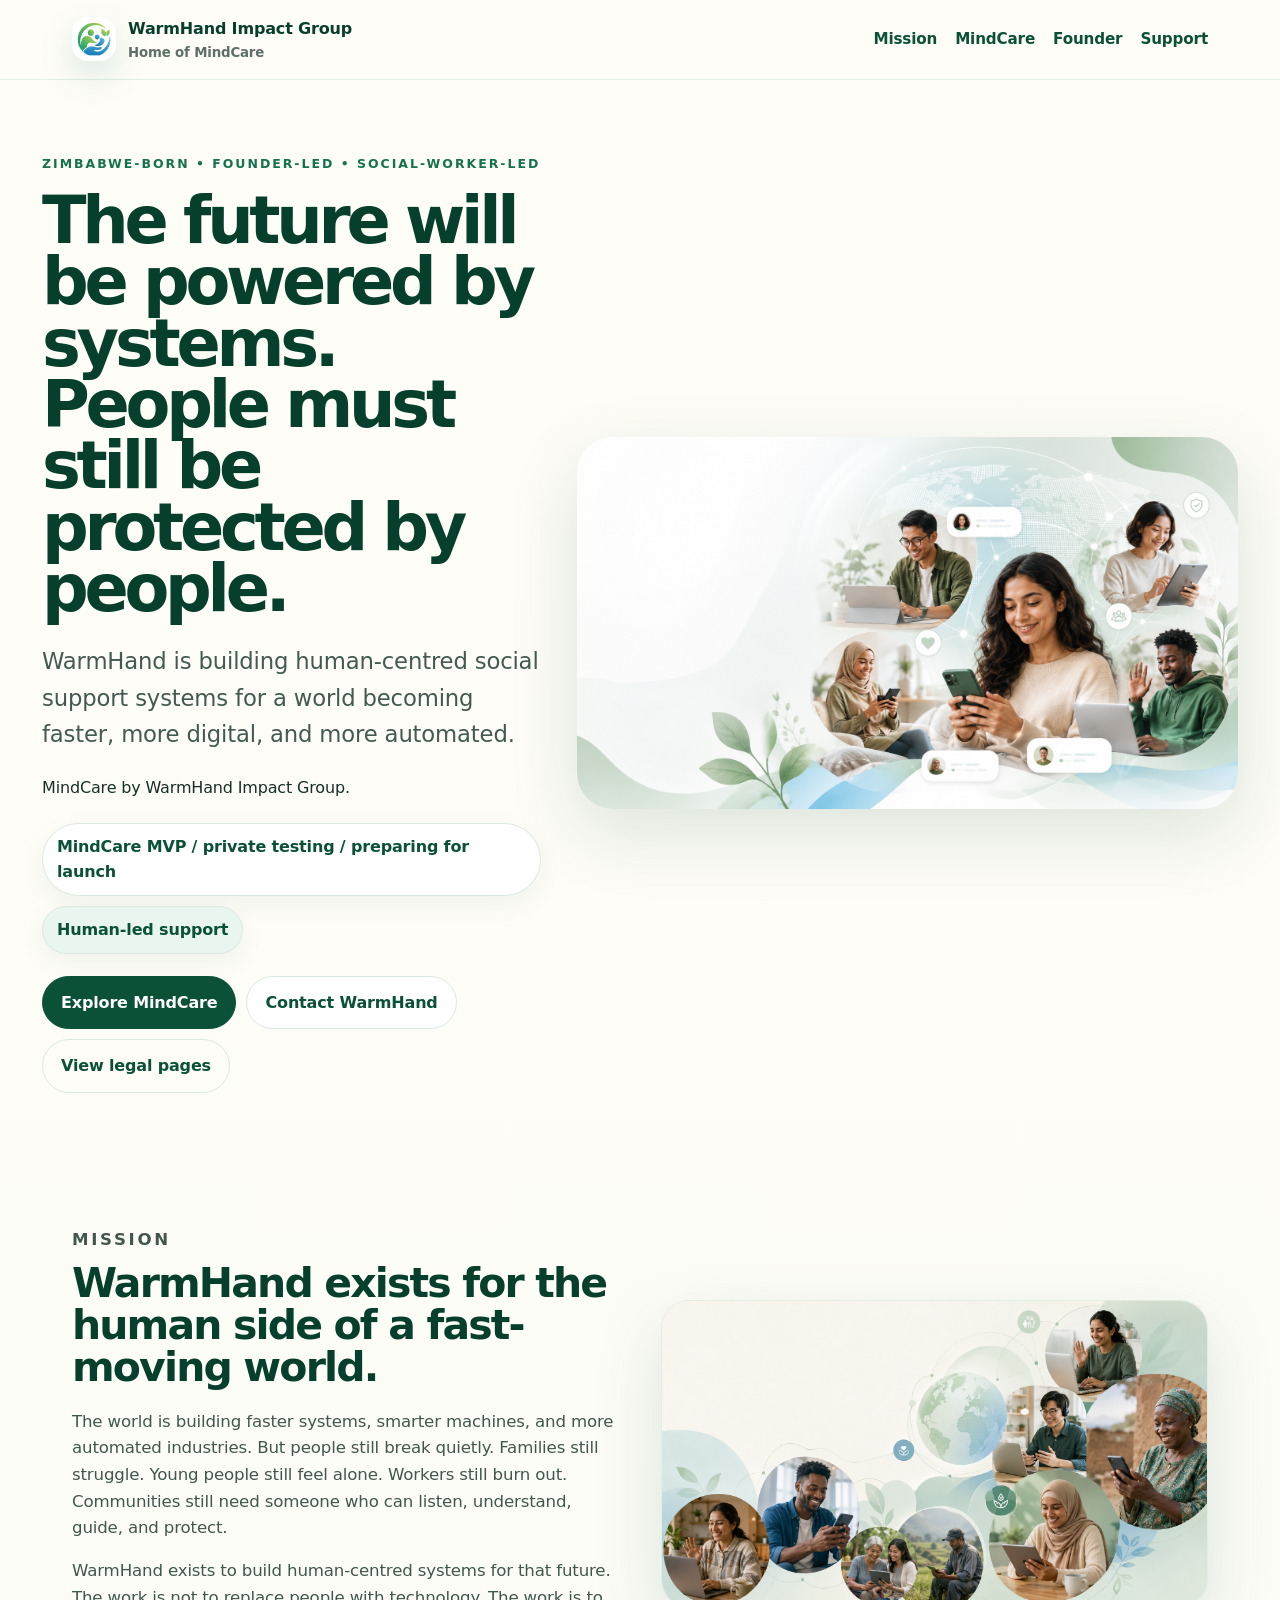
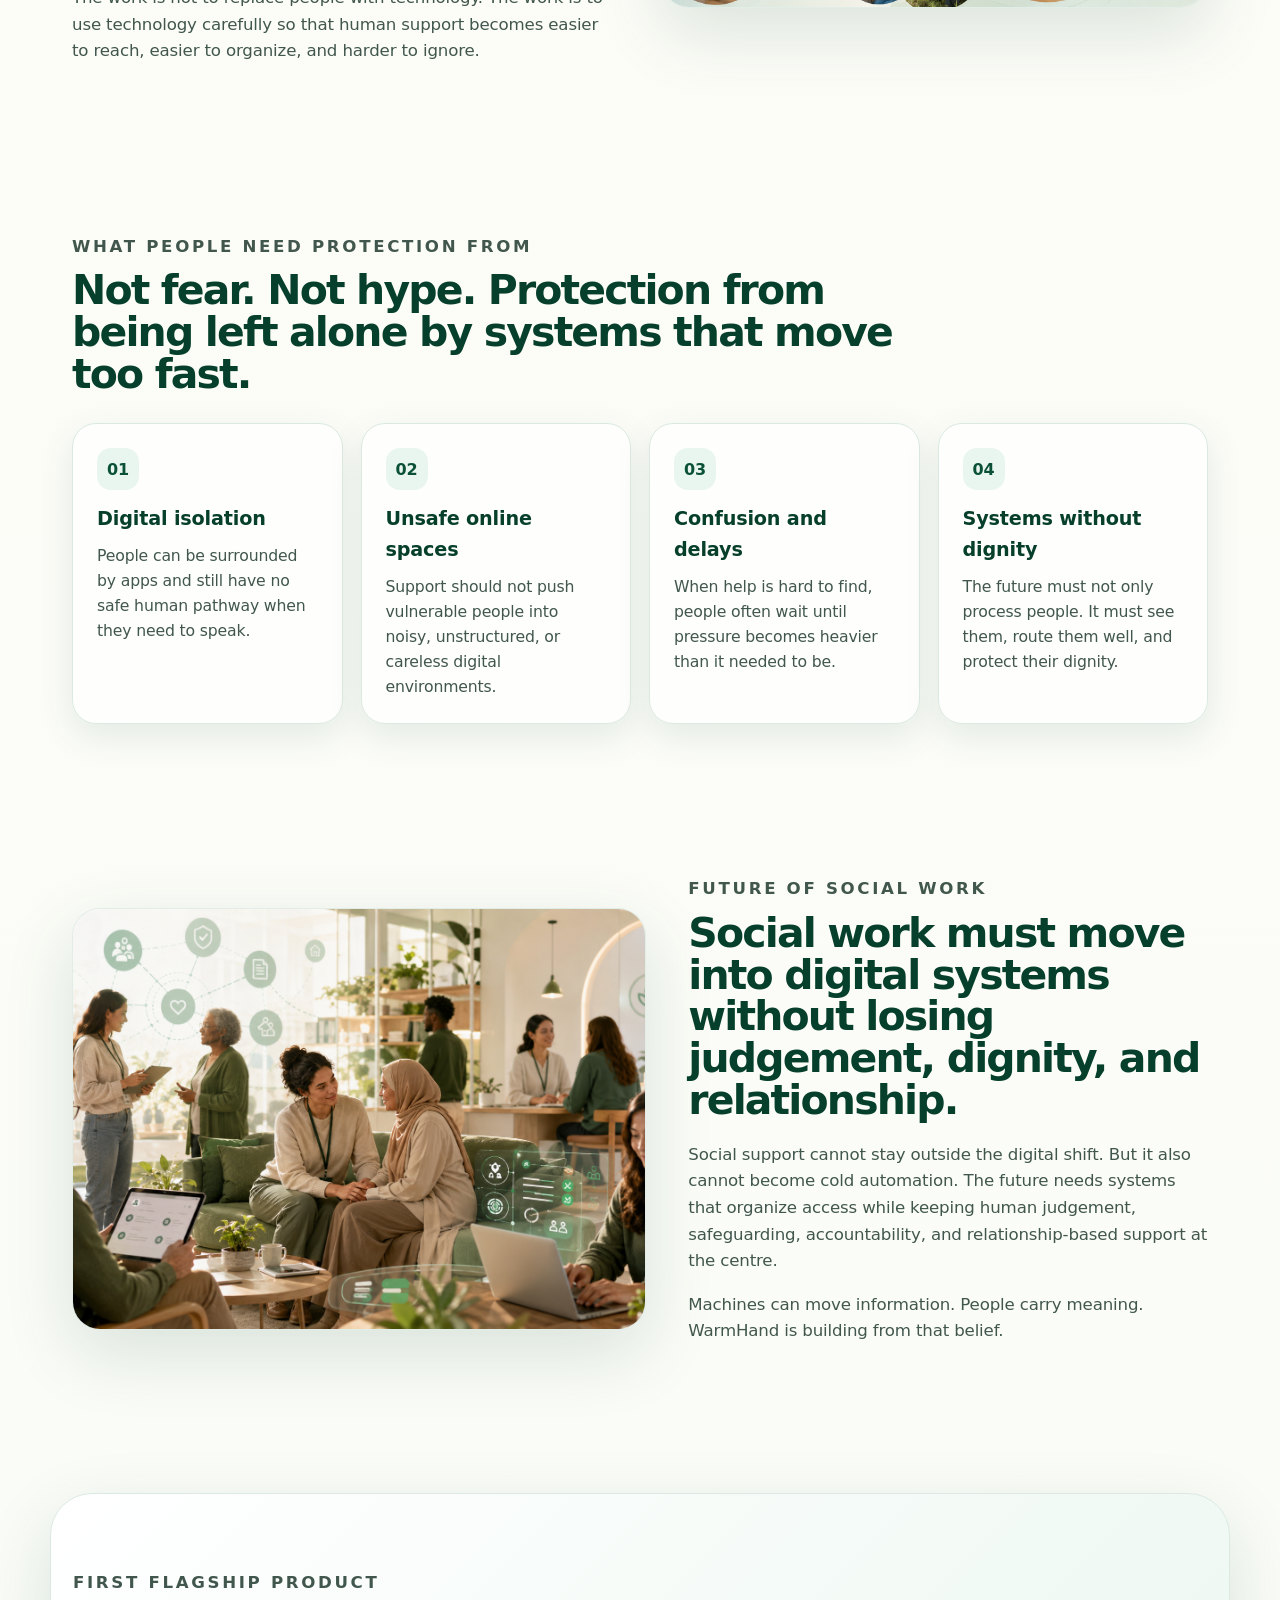
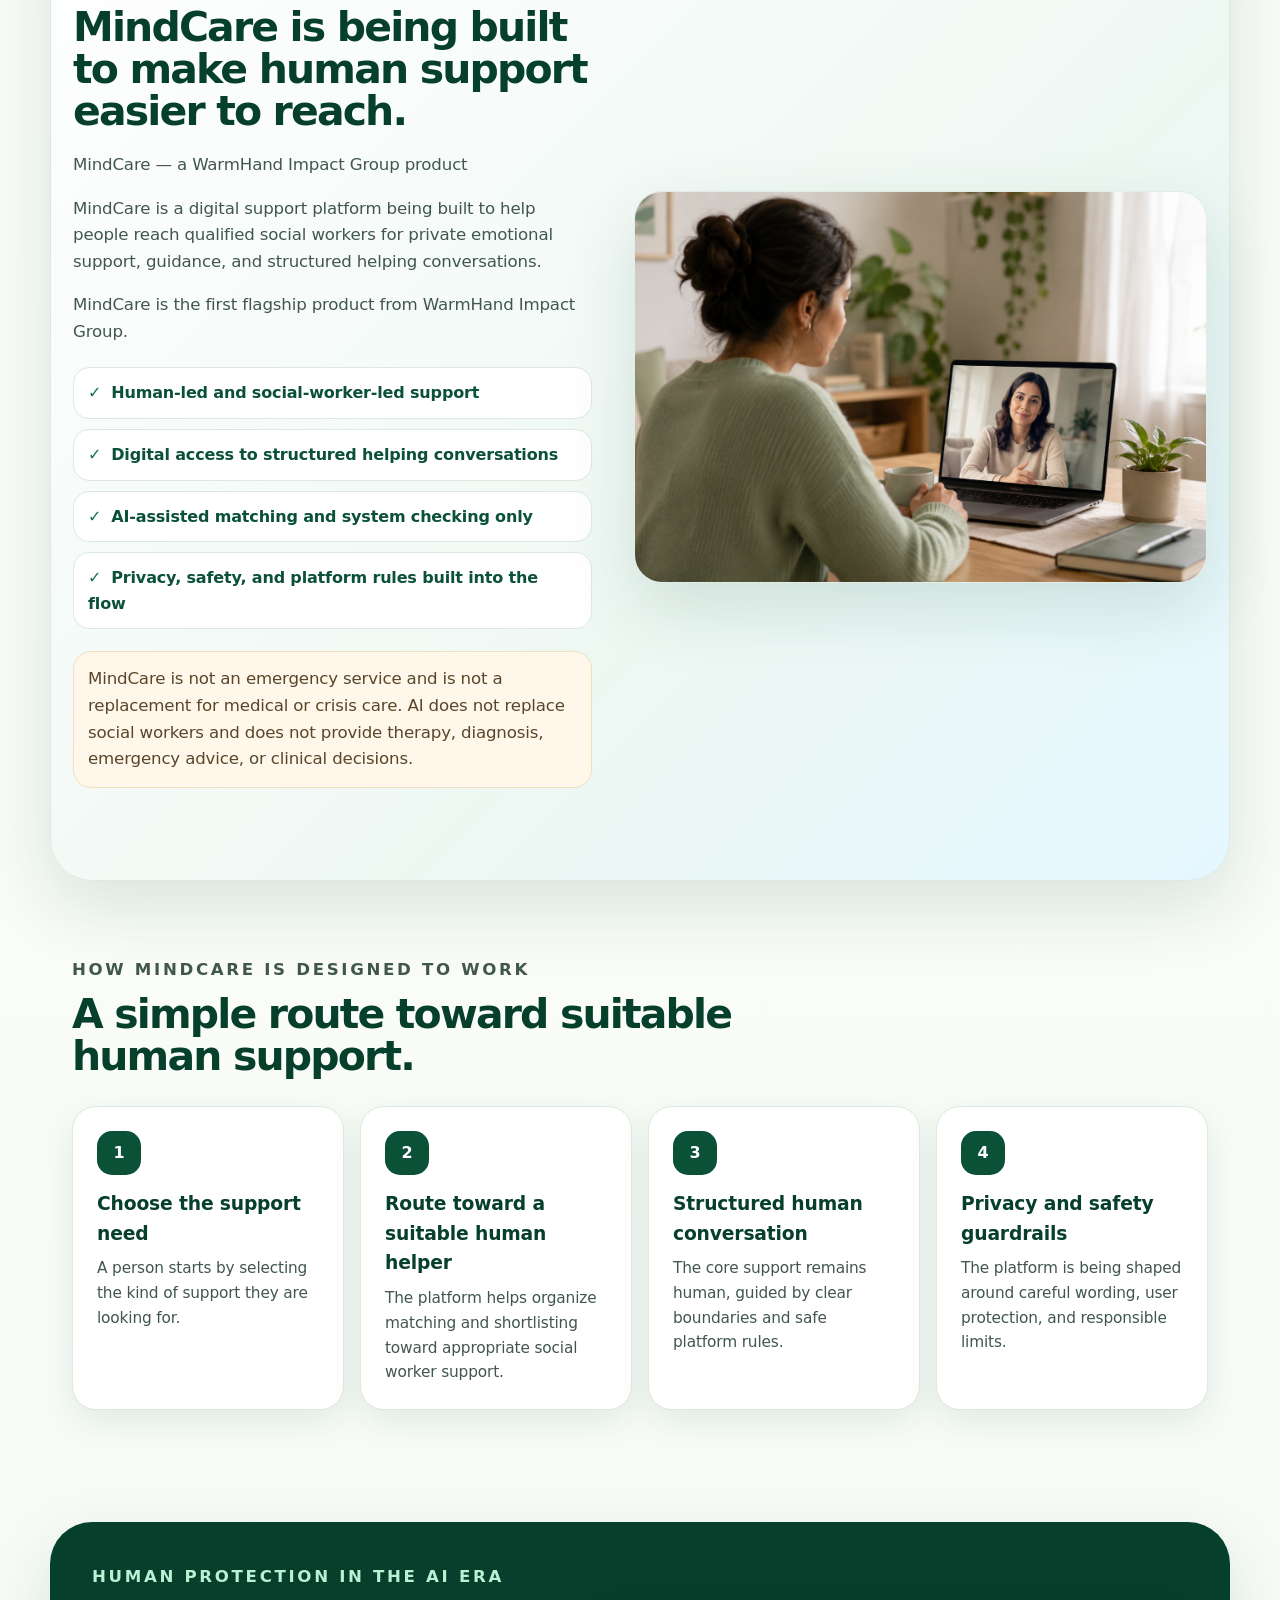
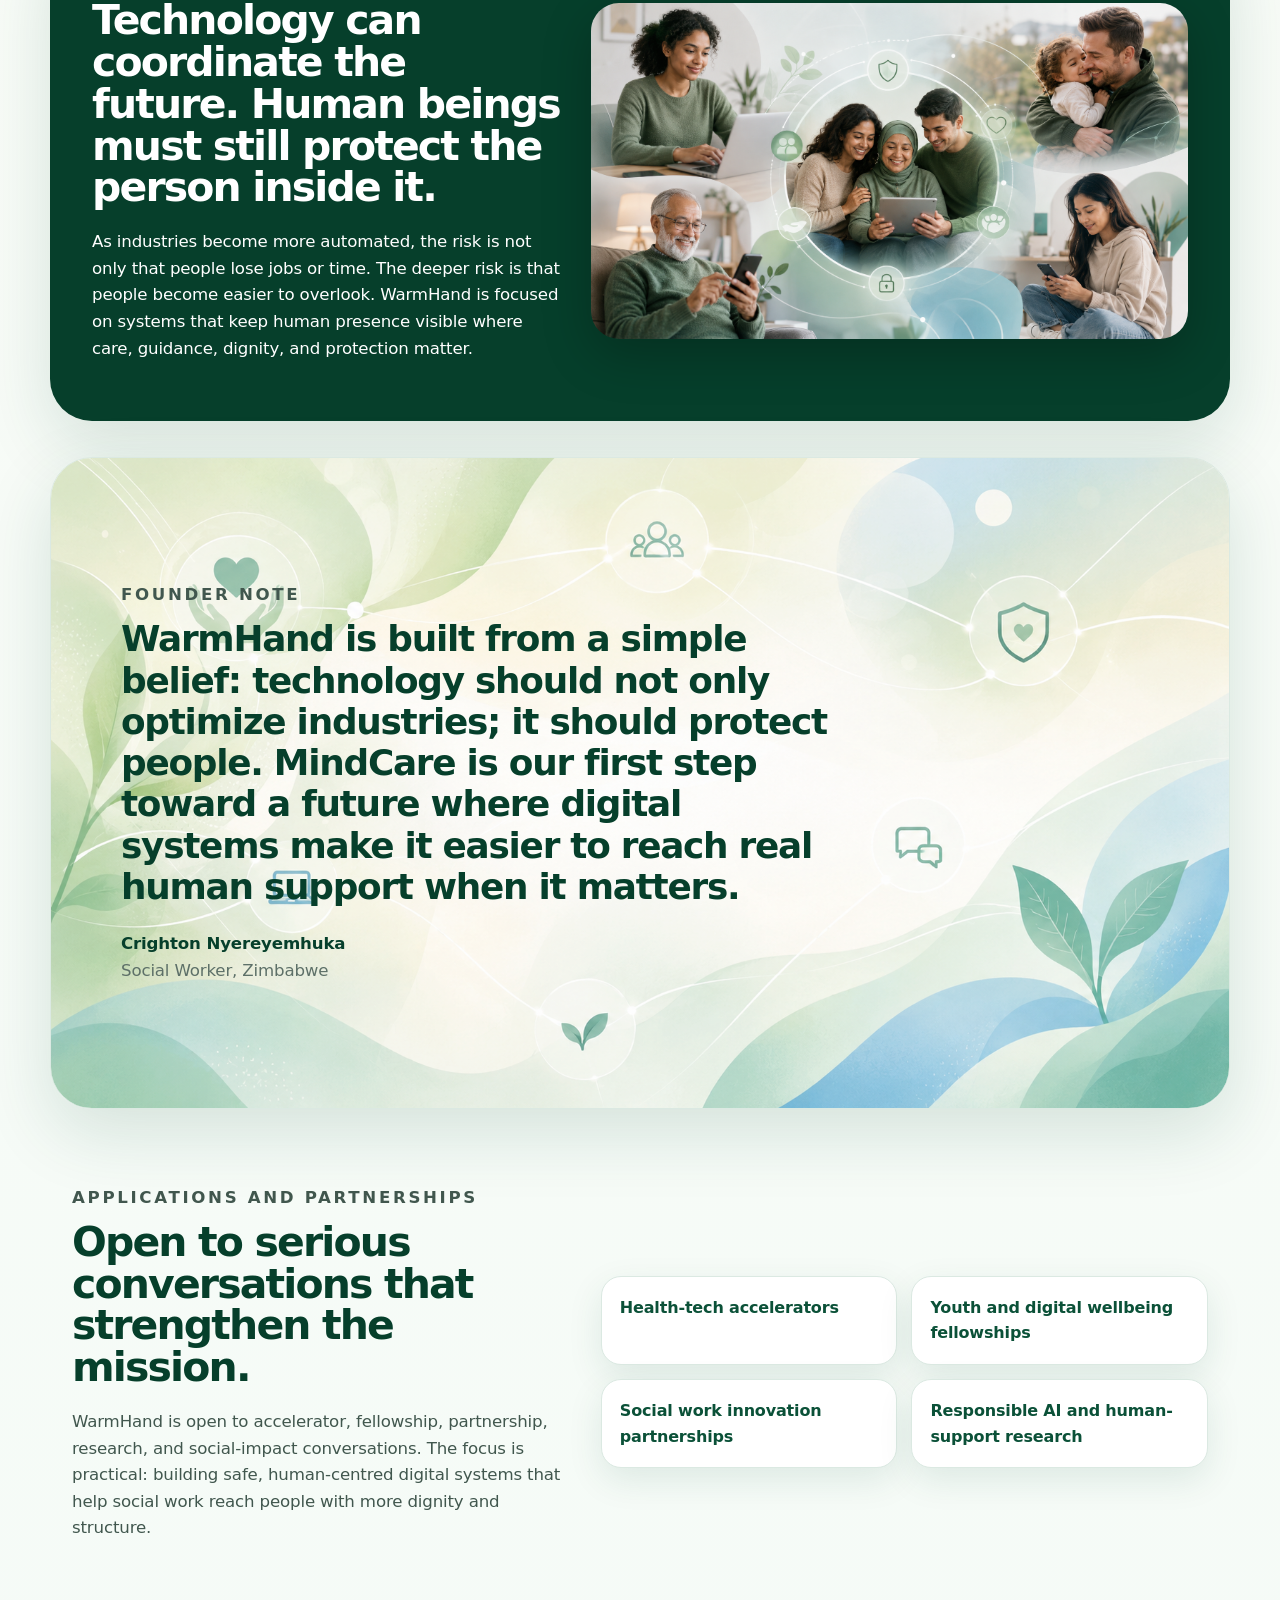
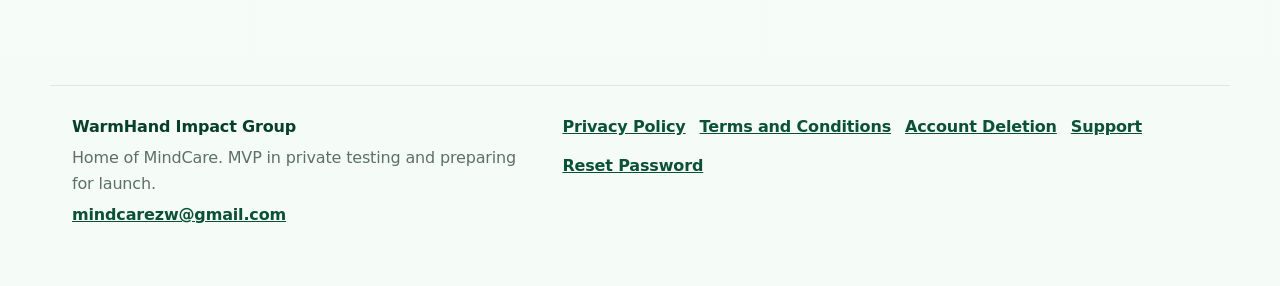
==== index.html @ 27d3b157 "StageWEB_18 logo font mojibake website fix" ====
<!doctype html>
<html lang="en">
<head>
  <meta charset="utf-8">
  <meta name="viewport" content="width=device-width, initial-scale=1">
  <meta name="description" content="WarmHand Impact Group is the mission brand and home of MindCare, its first flagship digital support product. MindCare is an MVP in private testing and preparing for launch.">
  <title>WarmHand Impact Group | Home of MindCare</title>
  <link rel="stylesheet" href="assets/styles.css">
</head>
<body>
  <a class="skip-link" href="#main">Skip to content</a>
  <header class="site-header">
    <nav class="nav-shell" aria-label="Primary navigation">
      <a class="brand" href="index.html" aria-label="WarmHand Impact Group home">
        <img class="brand-logo" src="assets/images/warmhand-logo-mark.png" alt="WarmHand Impact Group logo" />
        <span>
          <strong>WarmHand Impact Group</strong>
          <small>Home of MindCare</small>
        </span>
      </a>
      <div class="nav-links">
        <a href="#mission">Mission</a>
        <a href="#mindcare">MindCare</a>
        <a href="#founder">Founder</a>
        <a href="support.html">Support</a>
      </div>
    </nav>
  </header>

  <main id="main">
    <section class="hero-section">
      <div class="hero-copy">
        <p class="eyebrow">Zimbabwe-born &bull; founder-led &bull; social-worker-led</p>
        <h1>The future will be powered by systems. People must still be protected by people.</h1>
        <p class="hero-lead">WarmHand is building human-centred social support systems for a world becoming faster, more digital, and more automated.</p>
        <p class="brand-product-line">MindCare by WarmHand Impact Group.</p>
        <div class="badge-row">
          <span class="status-badge">MindCare MVP / private testing / preparing for launch</span>
          <span class="soft-badge">Human-led support</span>
        </div>
        <div class="cta-row">
          <a class="button primary" href="#mindcare">Explore MindCare</a>
          <a class="button secondary" href="mailto:mindcarezw@gmail.com">Contact WarmHand</a>
          <a class="button ghost" href="#legal">View legal pages</a>
        </div>
      </div>
      <div class="hero-visual" aria-label="People using digital support tools">
        <img src="assets/images/hero-human-systems.png" alt="Diverse people connecting through digital support systems">
      </div>
    </section>

    <section id="mission" class="section split-section">
      <div>
        <p class="eyebrow">Mission</p>
        <h2>WarmHand exists for the human side of a fast-moving world.</h2>
        <p>The world is building faster systems, smarter machines, and more automated industries. But people still break quietly. Families still struggle. Young people still feel alone. Workers still burn out. Communities still need someone who can listen, understand, guide, and protect.</p>
        <p>WarmHand exists to build human-centred systems for that future. The work is not to replace people with technology. The work is to use technology carefully so that human support becomes easier to reach, easier to organize, and harder to ignore.</p>
      </div>
      <div class="image-card">
        <img src="assets/images/global-support-network.png" alt="Global digital support network connecting people in everyday settings">
      </div>
    </section>

    <section class="section card-grid-section">
      <div class="section-heading">
        <p class="eyebrow">What people need protection from</p>
        <h2>Not fear. Not hype. Protection from being left alone by systems that move too fast.</h2>
      </div>
      <div class="cards four">
        <article class="info-card"><span>01</span><h3>Digital isolation</h3><p>People can be surrounded by apps and still have no safe human pathway when they need to speak.</p></article>
        <article class="info-card"><span>02</span><h3>Unsafe online spaces</h3><p>Support should not push vulnerable people into noisy, unstructured, or careless digital environments.</p></article>
        <article class="info-card"><span>03</span><h3>Confusion and delays</h3><p>When help is hard to find, people often wait until pressure becomes heavier than it needed to be.</p></article>
        <article class="info-card"><span>04</span><h3>Systems without dignity</h3><p>The future must not only process people. It must see them, route them well, and protect their dignity.</p></article>
      </div>
    </section>

    <section class="section split-section reverse">
      <div class="image-card tall">
        <img src="assets/images/future-social-work.png" alt="Future social work supported by digital systems and human judgement">
      </div>
      <div>
        <p class="eyebrow">Future of social work</p>
        <h2>Social work must move into digital systems without losing judgement, dignity, and relationship.</h2>
        <p>Social support cannot stay outside the digital shift. But it also cannot become cold automation. The future needs systems that organize access while keeping human judgement, safeguarding, accountability, and relationship-based support at the centre.</p>
        <p>Machines can move information. People carry meaning. WarmHand is building from that belief.</p>
      </div>
    </section>

    <section id="mindcare" class="section product-spotlight">
      <div class="spotlight-copy">
        <p class="eyebrow">First flagship product</p>
        <h2>MindCare is being built to make human support easier to reach.</h2>
        <p class="product-line">MindCare — a WarmHand Impact Group product</p>
        <p>MindCare is a digital support platform being built to help people reach qualified social workers for private emotional support, guidance, and structured helping conversations.</p>
        <p class="brand-explainer">MindCare is the first flagship product from WarmHand Impact Group.</p>
        <ul class="check-list">
          <li>Human-led and social-worker-led support</li>
          <li>Digital access to structured helping conversations</li>
          <li>AI-assisted matching and system checking only</li>
          <li>Privacy, safety, and platform rules built into the flow</li>
        </ul>
        <p class="safe-note">MindCare is not an emergency service and is not a replacement for medical or crisis care. AI does not replace social workers and does not provide therapy, diagnosis, emergency advice, or clinical decisions.</p>
      </div>
      <div class="image-card product-image">
        <img src="assets/images/mindcare-human-support.png" alt="Adult receiving human-led online support through a laptop">
      </div>
    </section>

    <section class="section timeline-section">
      <div class="section-heading">
        <p class="eyebrow">How MindCare is designed to work</p>
        <h2>A simple route toward suitable human support.</h2>
      </div>
      <div class="steps">
        <article><strong>1</strong><h3>Choose the support need</h3><p>A person starts by selecting the kind of support they are looking for.</p></article>
        <article><strong>2</strong><h3>Route toward a suitable human helper</h3><p>The platform helps organize matching and shortlisting toward appropriate social worker support.</p></article>
        <article><strong>3</strong><h3>Structured human conversation</h3><p>The core support remains human, guided by clear boundaries and safe platform rules.</p></article>
        <article><strong>4</strong><h3>Privacy and safety guardrails</h3><p>The platform is being shaped around careful wording, user protection, and responsible limits.</p></article>
      </div>
    </section>

    <section class="section full-bleed-card">
      <div>
        <p class="eyebrow">Human protection in the AI era</p>
        <h2>Technology can coordinate the future. Human beings must still protect the person inside it.</h2>
        <p>As industries become more automated, the risk is not only that people lose jobs or time. The deeper risk is that people become easier to overlook. WarmHand is focused on systems that keep human presence visible where care, guidance, dignity, and protection matter.</p>
      </div>
      <img src="assets/images/protection-and-dignity.png" alt="Everyday people connected by safe digital support systems">
    </section>

    <section id="founder" class="section founder-note">
      <div class="founder-bg" aria-hidden="true"></div>
      <div class="founder-content">
        <p class="eyebrow">Founder note</p>
        <blockquote>WarmHand is built from a simple belief: technology should not only optimize industries; it should protect people. MindCare is our first step toward a future where digital systems make it easier to reach real human support when it matters.</blockquote>
        <p class="founder-name">Crighton Nyereyemhuka</p>
        <p class="founder-role">Social Worker, Zimbabwe</p>
      </div>
    </section>

    <section class="section partnership-section">
      <div>
        <p class="eyebrow">Applications and partnerships</p>
        <h2>Open to serious conversations that strengthen the mission.</h2>
        <p>WarmHand is open to accelerator, fellowship, partnership, research, and social-impact conversations. The focus is practical: building safe, human-centred digital systems that help social work reach people with more dignity and structure.</p>
      </div>
      <div class="partner-cards">
        <span>Health-tech accelerators</span>
        <span>Youth and digital wellbeing fellowships</span>
        <span>Social work innovation partnerships</span>
        <span>Responsible AI and human-support research</span>
      </div>
    </section>
  </main>

  <footer id="legal" class="site-footer">
    <div>
      <strong>WarmHand Impact Group</strong>
      <p>Home of MindCare. MVP in private testing and preparing for launch.</p>
      <p><a href="mailto:mindcarezw@gmail.com">mindcarezw@gmail.com</a></p>
    </div>
    <nav aria-label="Legal and support links">
      <a href="privacy.html">Privacy Policy</a>
      <a href="terms.html">Terms and Conditions</a>
      <a href="delete-account.html">Account Deletion</a>
      <a href="support.html">Support</a>
      <a href="reset-password.html">Reset Password</a>
    </nav>
  </footer>
</body>
</html>
---- assets/styles.css ----
:root{
  --green-950:#063f2b; --green-900:#0b5138; --green-700:#14724e; --green-100:#e9f6ef; --green-50:#f5fbf7;
  --sky:#dff4ff; --sky-deep:#3e9ac4; --cream:#fffdf7; --ink:#163027; --muted:#5d7068; --line:#dbe9e2;
  --shadow:0 24px 70px rgba(11,81,56,.14); --soft-shadow:0 12px 35px rgba(11,81,56,.10); --radius:28px;
}
*{box-sizing:border-box} html{scroll-behavior:smooth} body{margin:0;font-family:Inter,ui-sans-serif,system-ui,-apple-system,BlinkMacSystemFont,"Segoe UI",Arial,sans-serif;color:var(--ink);background:linear-gradient(180deg,var(--cream),var(--green-50));line-height:1.6} img{max-width:100%;display:block} a{color:inherit}.skip-link{position:absolute;left:-999px;top:0;background:#fff;padding:10px 14px;z-index:20}.skip-link:focus{left:12px}.site-header{position:sticky;top:0;z-index:10;background:rgba(255,253,247,.84);backdrop-filter:blur(18px);border-bottom:1px solid rgba(219,233,226,.75)}.nav-shell{max-width:1180px;margin:auto;padding:16px 22px;display:flex;align-items:center;justify-content:space-between;gap:18px}.brand{display:flex;align-items:center;gap:12px;text-decoration:none}.brand-mark{width:48px;height:48px;border-radius:16px;background:linear-gradient(135deg,var(--green-900),var(--green-700));color:white;display:grid;place-items:center;font-weight:900;letter-spacing:-1px;box-shadow:var(--soft-shadow)}.brand strong{display:block;color:var(--green-950);font-size:1rem}.brand small{display:block;color:var(--muted);font-weight:650}.nav-links{display:flex;gap:18px;align-items:center}.nav-links a{text-decoration:none;font-weight:750;color:var(--green-900);font-size:.95rem}.hero-section{max-width:1240px;margin:0 auto;padding:74px 22px 58px;display:grid;grid-template-columns:minmax(0,0.86fr) minmax(320px,1.14fr);gap:36px;align-items:center}.hero-copy h1{font-size:clamp(2.45rem,5.1vw,5.8rem);line-height:.94;margin:16px 0 24px;letter-spacing:-.065em;color:var(--green-950)}.hero-lead{font-size:clamp(1.08rem,2vw,1.42rem);color:#425a51;max-width:650px}.eyebrow{text-transform:uppercase;letter-spacing:.16em;color:var(--green-700);font-size:.78rem;font-weight:900;margin:0 0 10px}.badge-row,.cta-row{display:flex;flex-wrap:wrap;gap:10px;margin-top:22px}.status-badge,.soft-badge{border:1px solid var(--line);background:white;border-radius:999px;padding:10px 14px;font-weight:850;color:var(--green-900);box-shadow:0 8px 24px rgba(11,81,56,.06)}.soft-badge{background:var(--green-100)}.button{display:inline-flex;align-items:center;justify-content:center;border-radius:999px;padding:13px 18px;text-decoration:none;font-weight:900;border:1px solid var(--line);transition:.2s ease}.button.primary{background:var(--green-900);color:white;border-color:var(--green-900)}.button.secondary{background:white;color:var(--green-900)}.button.ghost{background:transparent;color:var(--green-900)}.button:hover{transform:translateY(-2px);box-shadow:var(--soft-shadow)}.hero-visual{border-radius:36px;overflow:hidden;box-shadow:var(--shadow);background:white}.hero-visual img{width:100%;height:100%;object-fit:cover}.section{max-width:1180px;margin:0 auto;padding:76px 22px}.split-section{display:grid;grid-template-columns:1fr 1fr;gap:42px;align-items:center}.split-section.reverse{grid-template-columns:1.05fr .95fr}.section h2{font-size:clamp(2rem,3.2vw,3.75rem);line-height:1.02;letter-spacing:-.045em;color:var(--green-950);margin:0 0 20px}.section p{font-size:1.04rem;color:#41574e}.image-card{border-radius:var(--radius);overflow:hidden;background:#fff;box-shadow:var(--shadow);border:1px solid rgba(219,233,226,.8)}.image-card img{width:100%;height:100%;object-fit:cover}.image-card.tall img{min-height:420px}.section-heading{max-width:820px;margin-bottom:28px}.cards{display:grid;gap:18px}.cards.four{grid-template-columns:repeat(4,1fr)}.info-card{background:rgba(255,255,255,.82);border:1px solid var(--line);border-radius:24px;padding:24px;box-shadow:var(--soft-shadow)}.info-card span{display:inline-grid;place-items:center;width:42px;height:42px;border-radius:14px;background:var(--green-100);color:var(--green-900);font-weight:900;margin-bottom:14px}.info-card h3{margin:0 0 8px;color:var(--green-950);font-size:1.2rem}.info-card p{font-size:.98rem;margin:0}.product-spotlight{display:grid;grid-template-columns:.95fr 1.05fr;gap:42px;align-items:center;background:linear-gradient(135deg,#ffffff,#eef8f3 62%,#e5f7ff);border:1px solid var(--line);border-radius:42px;margin-top:56px;box-shadow:var(--shadow)}.check-list{list-style:none;padding:0;margin:22px 0;display:grid;gap:10px}.check-list li{background:white;border:1px solid var(--line);border-radius:16px;padding:12px 14px;font-weight:800;color:var(--green-900)}.check-list li:before{content:"✓";display:inline-block;margin-right:10px;color:var(--green-700)}.safe-note{font-size:.95rem;background:#fff7e9;border:1px solid #f1dfbd;border-radius:18px;padding:14px;color:#59462b!important}.product-image img{min-height:390px}.steps{display:grid;grid-template-columns:repeat(4,1fr);gap:16px}.steps article{background:white;border:1px solid var(--line);border-radius:24px;padding:24px;box-shadow:var(--soft-shadow)}.steps strong{display:grid;place-items:center;width:44px;height:44px;border-radius:15px;background:var(--green-900);color:white;margin-bottom:14px}.steps h3{margin:0 0 8px;color:var(--green-950)}.steps p{font-size:.96rem;margin:0}.full-bleed-card{background:var(--green-950);color:white;border-radius:42px;display:grid;grid-template-columns:.88fr 1.12fr;gap:30px;align-items:center;box-shadow:var(--shadow);padding:42px;margin-top:36px}.full-bleed-card .eyebrow{color:#b8f1d4}.full-bleed-card h2,.full-bleed-card p{color:white}.full-bleed-card img{border-radius:28px;box-shadow:0 16px 50px rgba(0,0,0,.24)}.founder-note{position:relative;border-radius:42px;overflow:hidden;margin-top:36px;border:1px solid var(--line);box-shadow:var(--shadow);min-height:360px;display:grid;align-items:center}.founder-bg{position:absolute;inset:0;background:url('images/founder-mission-abstract.png') center/cover no-repeat;opacity:.9}.founder-content{position:relative;max-width:820px;padding:48px}.founder-content blockquote{font-size:clamp(1.45rem,2.8vw,2.55rem);line-height:1.15;letter-spacing:-.035em;color:var(--green-950);margin:0 0 24px;font-weight:900}.founder-name{font-weight:900;color:var(--green-950)!important;margin:0}.founder-role{margin:0;color:var(--muted)!important}.partnership-section{display:grid;grid-template-columns:.9fr 1.1fr;gap:32px;align-items:center}.partner-cards{display:grid;grid-template-columns:1fr 1fr;gap:14px}.partner-cards span{background:white;border:1px solid var(--line);border-radius:20px;padding:18px;font-weight:850;color:var(--green-900);box-shadow:var(--soft-shadow)}.site-footer{max-width:1180px;margin:50px auto 24px;padding:28px 22px;border-top:1px solid var(--line);display:flex;justify-content:space-between;gap:22px;align-items:flex-start}.site-footer strong{color:var(--green-950)}.site-footer p{margin:6px 0;color:var(--muted)}.site-footer nav{display:flex;flex-wrap:wrap;gap:14px}.site-footer a{font-weight:800;color:var(--green-900)}.legal-main{max-width:920px;margin:0 auto;padding:70px 22px}.legal-card{background:white;border:1px solid var(--line);box-shadow:var(--shadow);border-radius:32px;padding:34px}.legal-card h1{color:var(--green-950);font-size:clamp(2rem,4vw,3.3rem);line-height:1;margin-top:0}.legal-card h2{color:var(--green-900);margin-top:30px}.legal-card p,.legal-card li{color:#41574e}.legal-pill{display:inline-flex;border:1px solid var(--line);background:var(--green-100);border-radius:999px;padding:8px 12px;font-weight:850;color:var(--green-900);margin-bottom:16px}
@media(max-width:940px){.nav-shell{align-items:flex-start}.nav-links{display:none}.hero-section,.split-section,.split-section.reverse,.product-spotlight,.full-bleed-card,.partnership-section{grid-template-columns:1fr}.hero-section{padding-top:44px}.cards.four,.steps{grid-template-columns:1fr 1fr}.product-spotlight,.full-bleed-card{border-radius:30px;margin-left:14px;margin-right:14px}.site-footer{flex-direction:column}.founder-content{padding:34px}}
@media(max-width:620px){.hero-copy h1{font-size:2.7rem}.cards.four,.steps,.partner-cards{grid-template-columns:1fr}.section{padding:54px 18px}.hero-section{padding-left:18px;padding-right:18px}.full-bleed-card{padding:24px}.brand small{display:none}.hero-visual,.image-card{border-radius:24px}}

/* StageWEB_18_R8 typography and logo fix */
html {
  -webkit-font-smoothing: antialiased;
  -moz-osx-font-smoothing: grayscale;
  text-rendering: optimizeLegibility;
}

body {
  font-family: Inter, ui-sans-serif, system-ui, -apple-system, BlinkMacSystemFont, "Segoe UI", Arial, sans-serif;
  letter-spacing: -0.01em;
}

.brand-logo {
  width: 44px;
  height: 44px;
  border-radius: 16px;
  object-fit: contain;
  display: block;
  background: #ffffff;
  padding: 4px;
  box-shadow: 0 14px 34px rgba(15, 118, 110, 0.16);
}

@media (max-width: 640px) {
  .brand-logo {
    width: 40px;
    height: 40px;
    border-radius: 14px;
  }
}
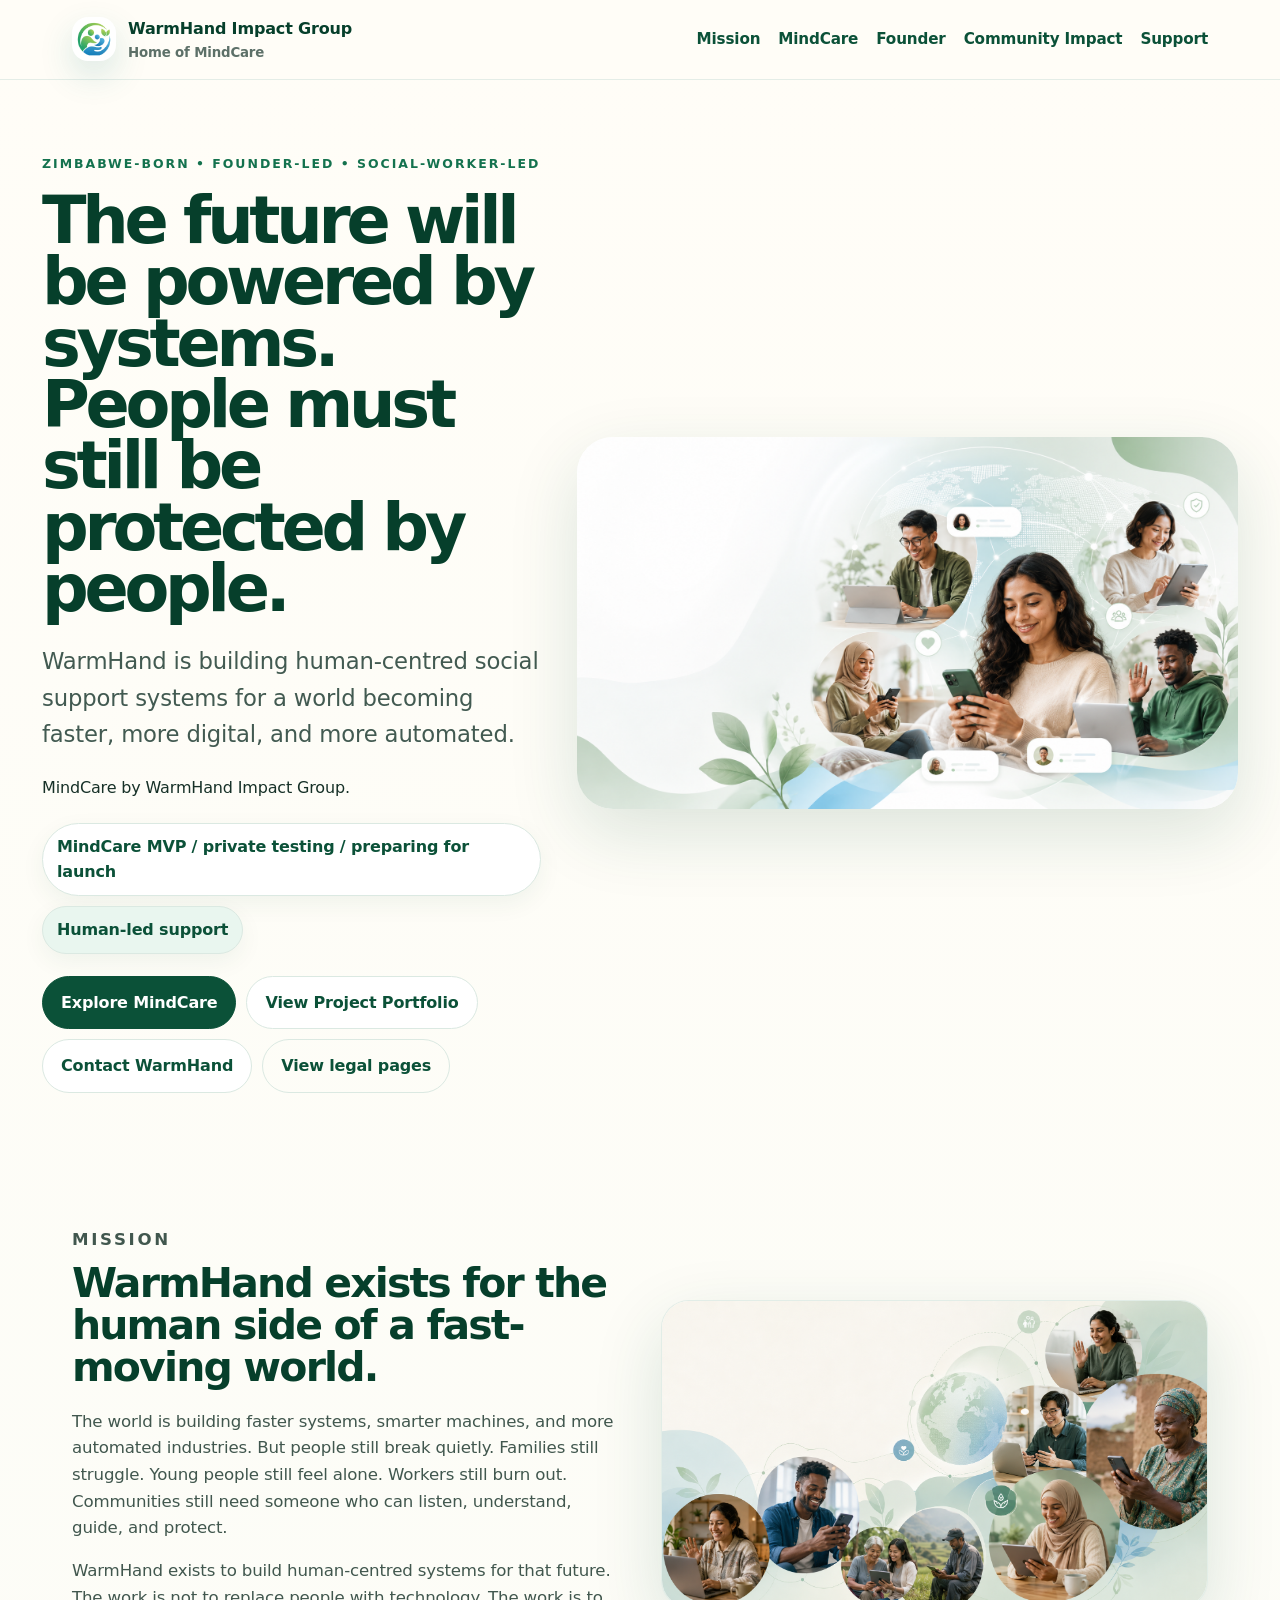
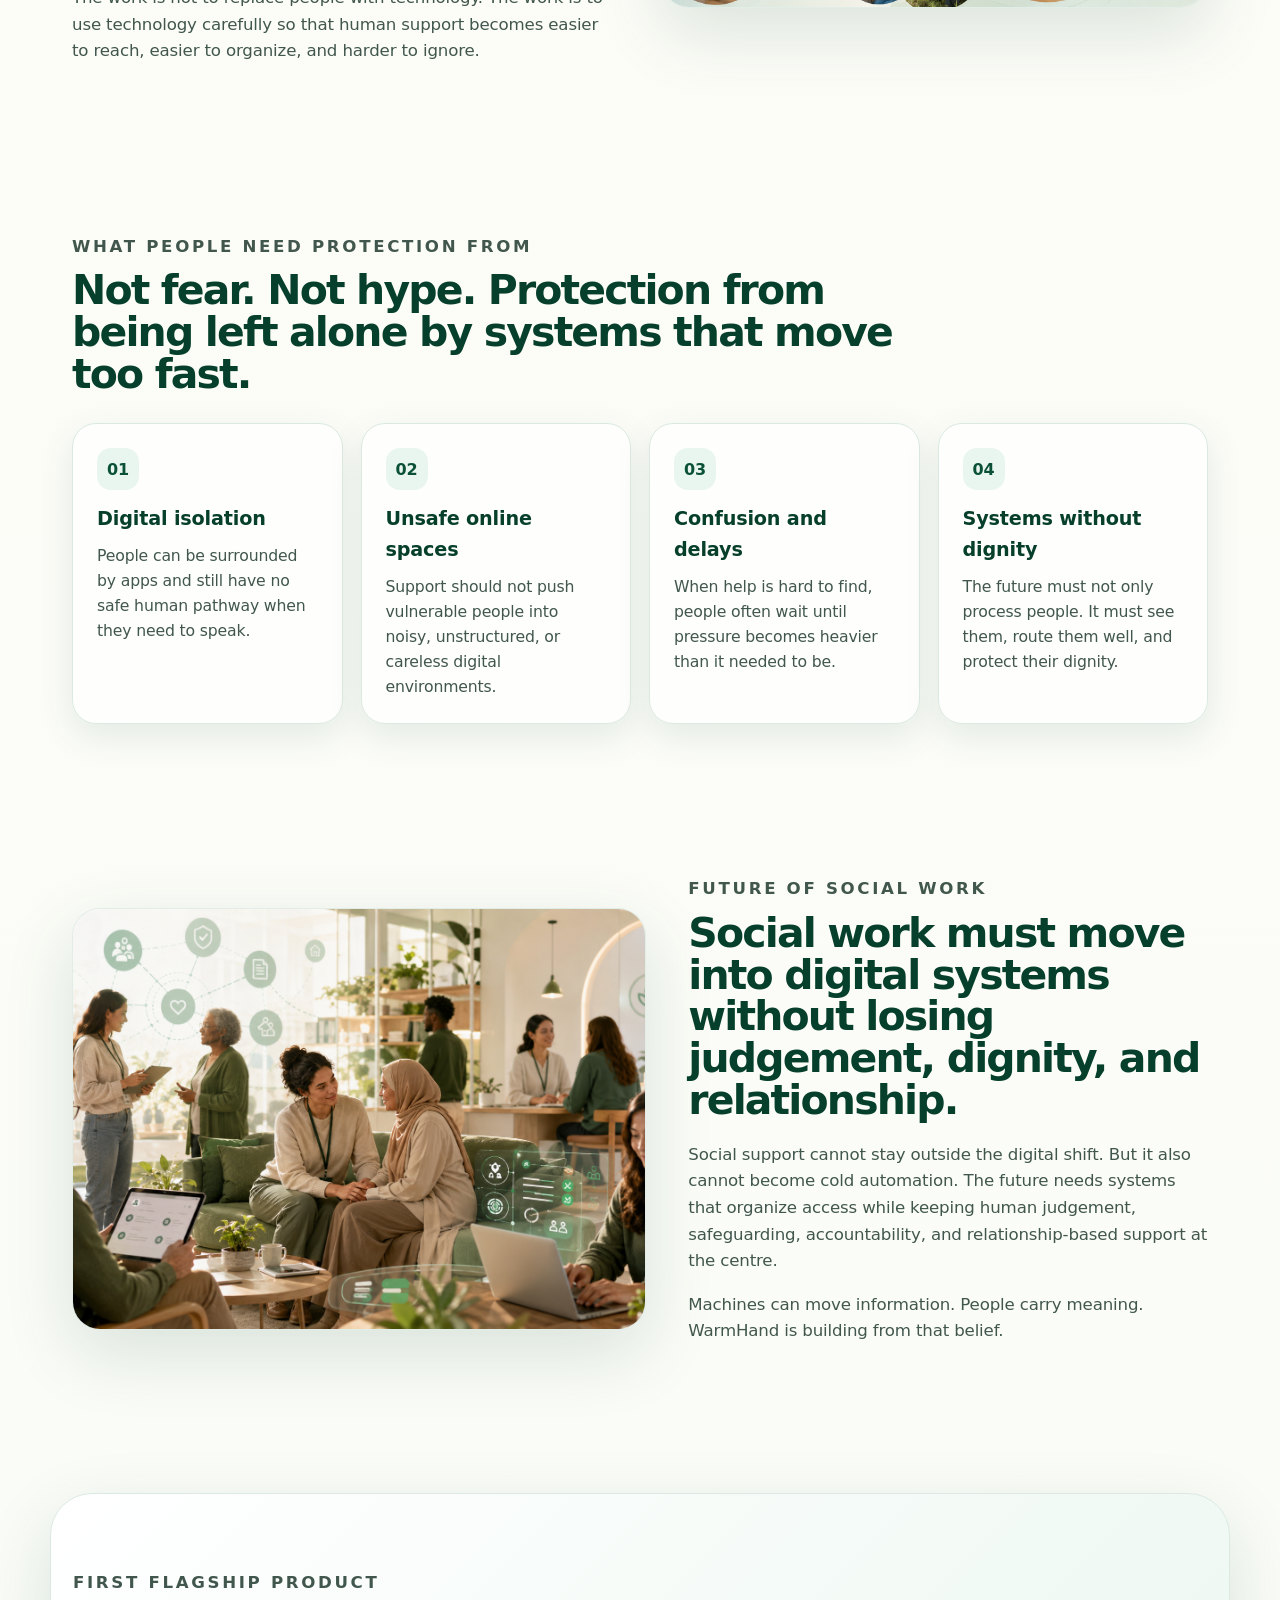
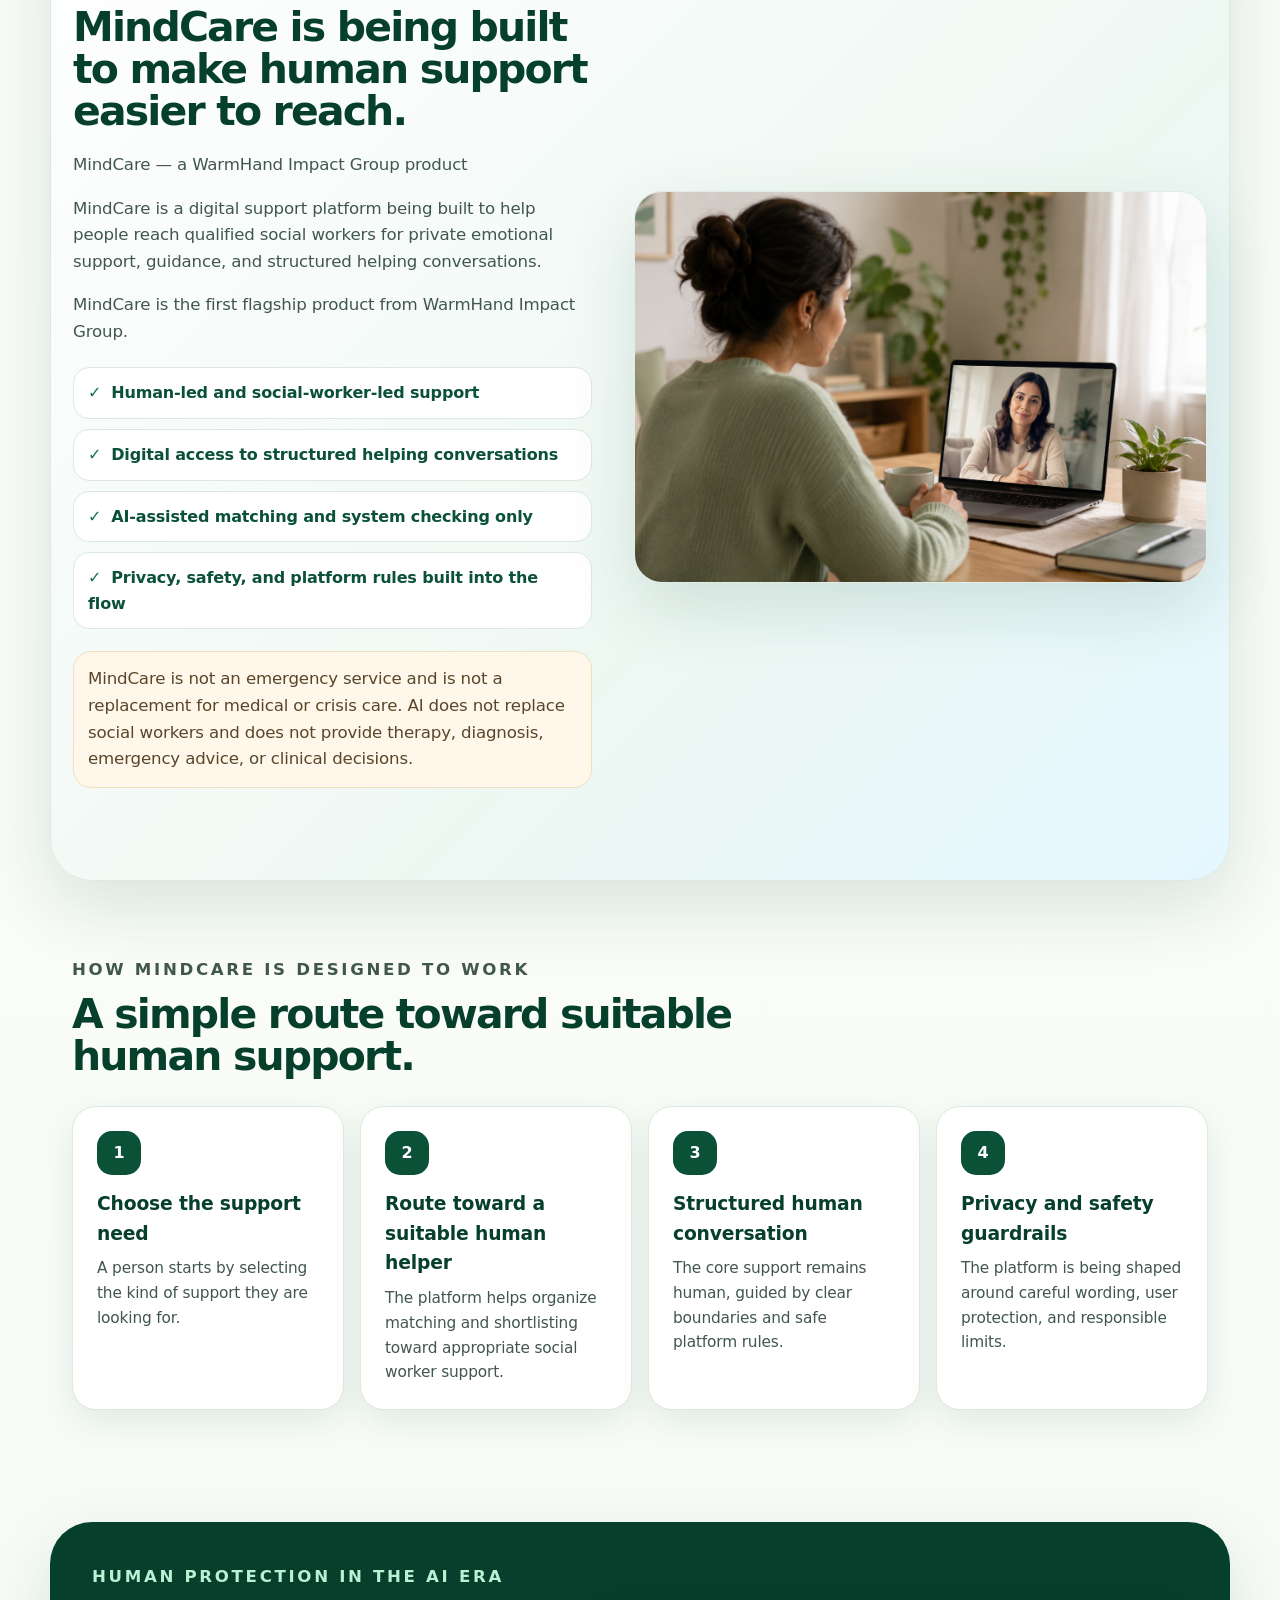
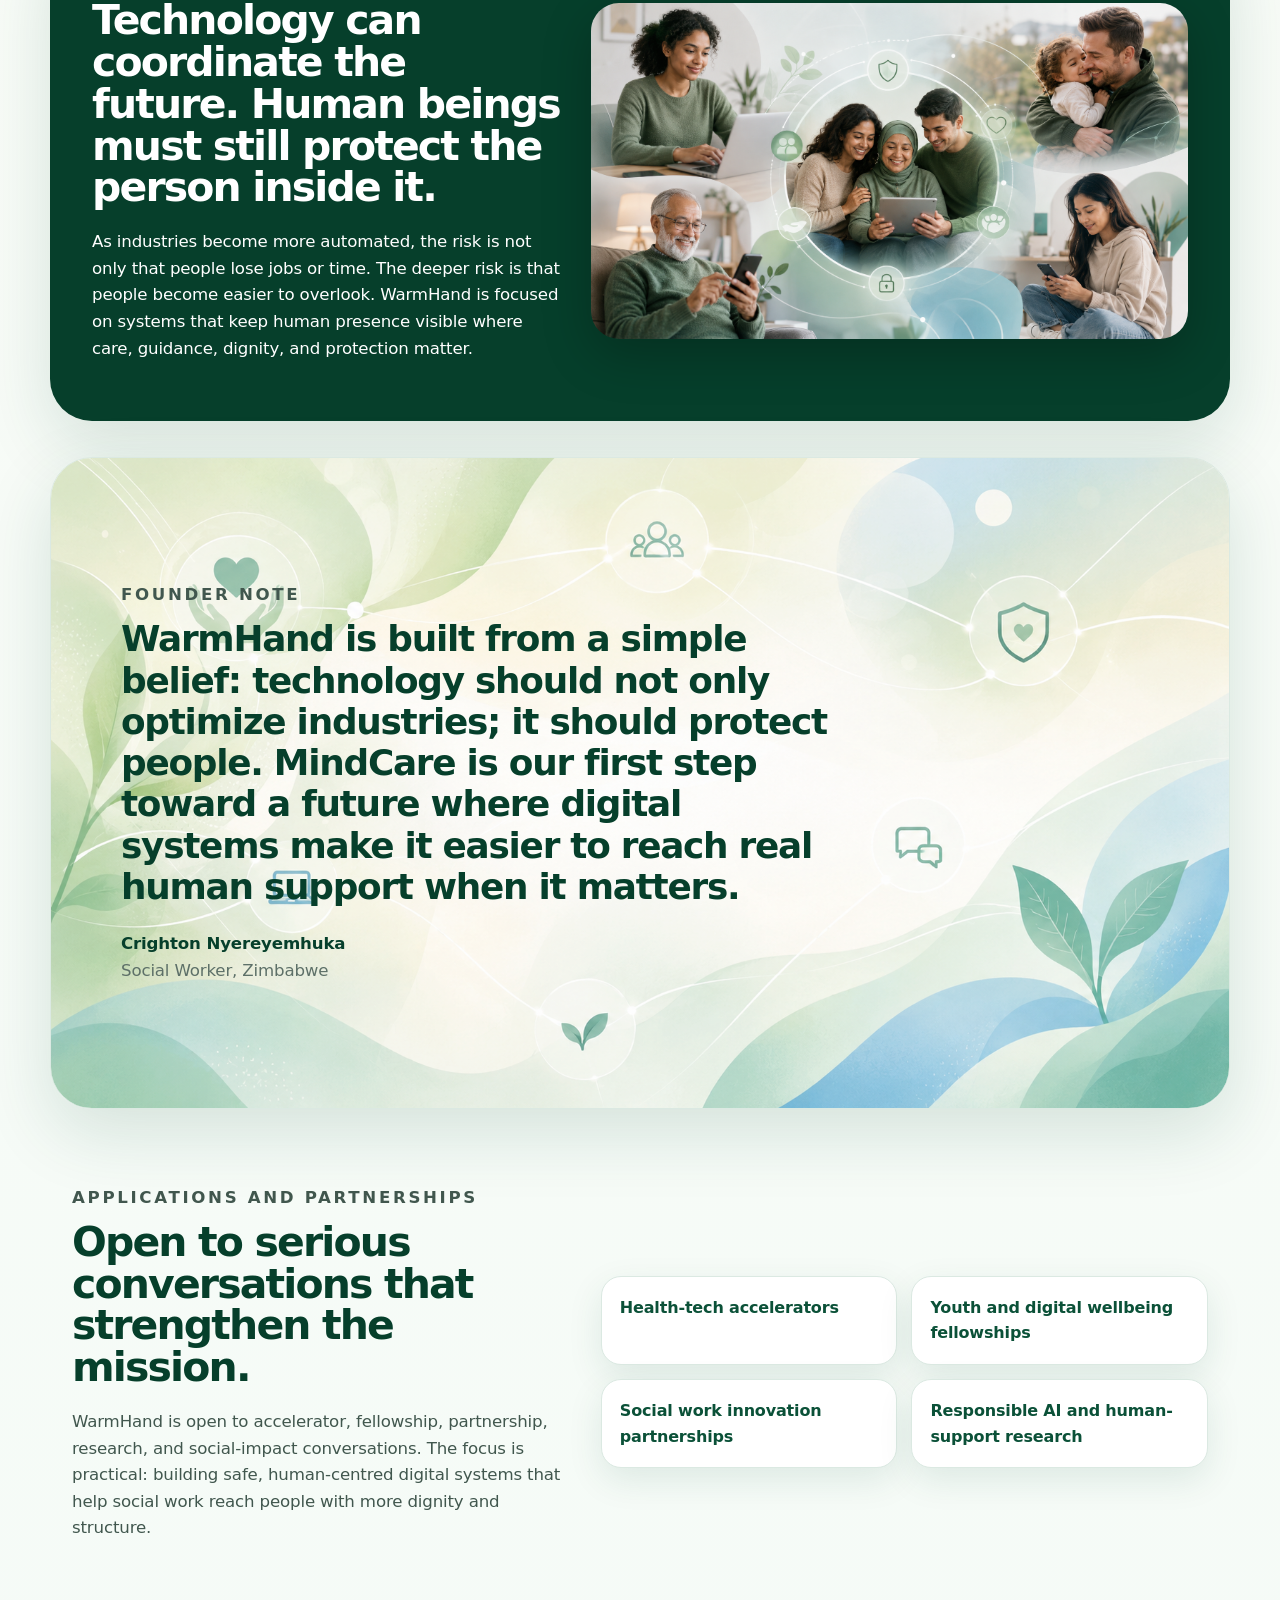
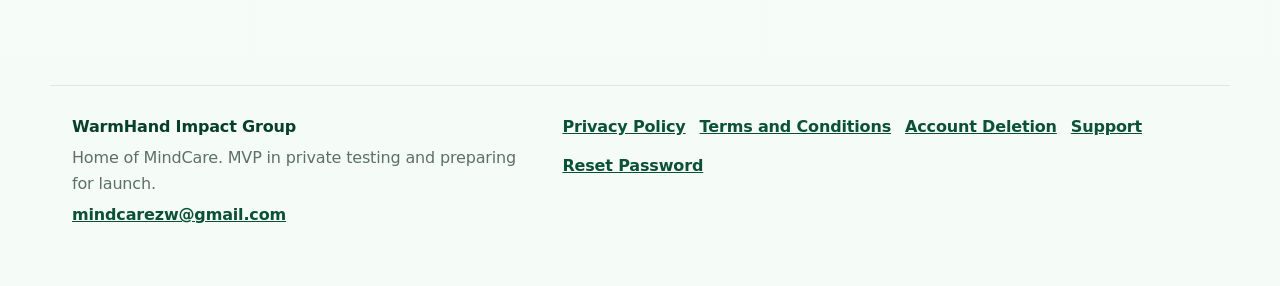
==== commit f1062319: "Link community impact portfolio from home navigation" ====
--- a/index.html
+++ b/index.html
@@ -22,6 +22,7 @@
         <a href="#mission">Mission</a>
         <a href="#mindcare">MindCare</a>
         <a href="#founder">Founder</a>
+        <a href="community-impact.html">Community Impact</a>
         <a href="support.html">Support</a>
       </div>
     </nav>
@@ -40,6 +41,7 @@
         </div>
         <div class="cta-row">
           <a class="button primary" href="#mindcare">Explore MindCare</a>
+          <a class="button secondary" href="community-impact.html">View Project Portfolio</a>
           <a class="button secondary" href="mailto:mindcarezw@gmail.com">Contact WarmHand</a>
           <a class="button ghost" href="#legal">View legal pages</a>
         </div>
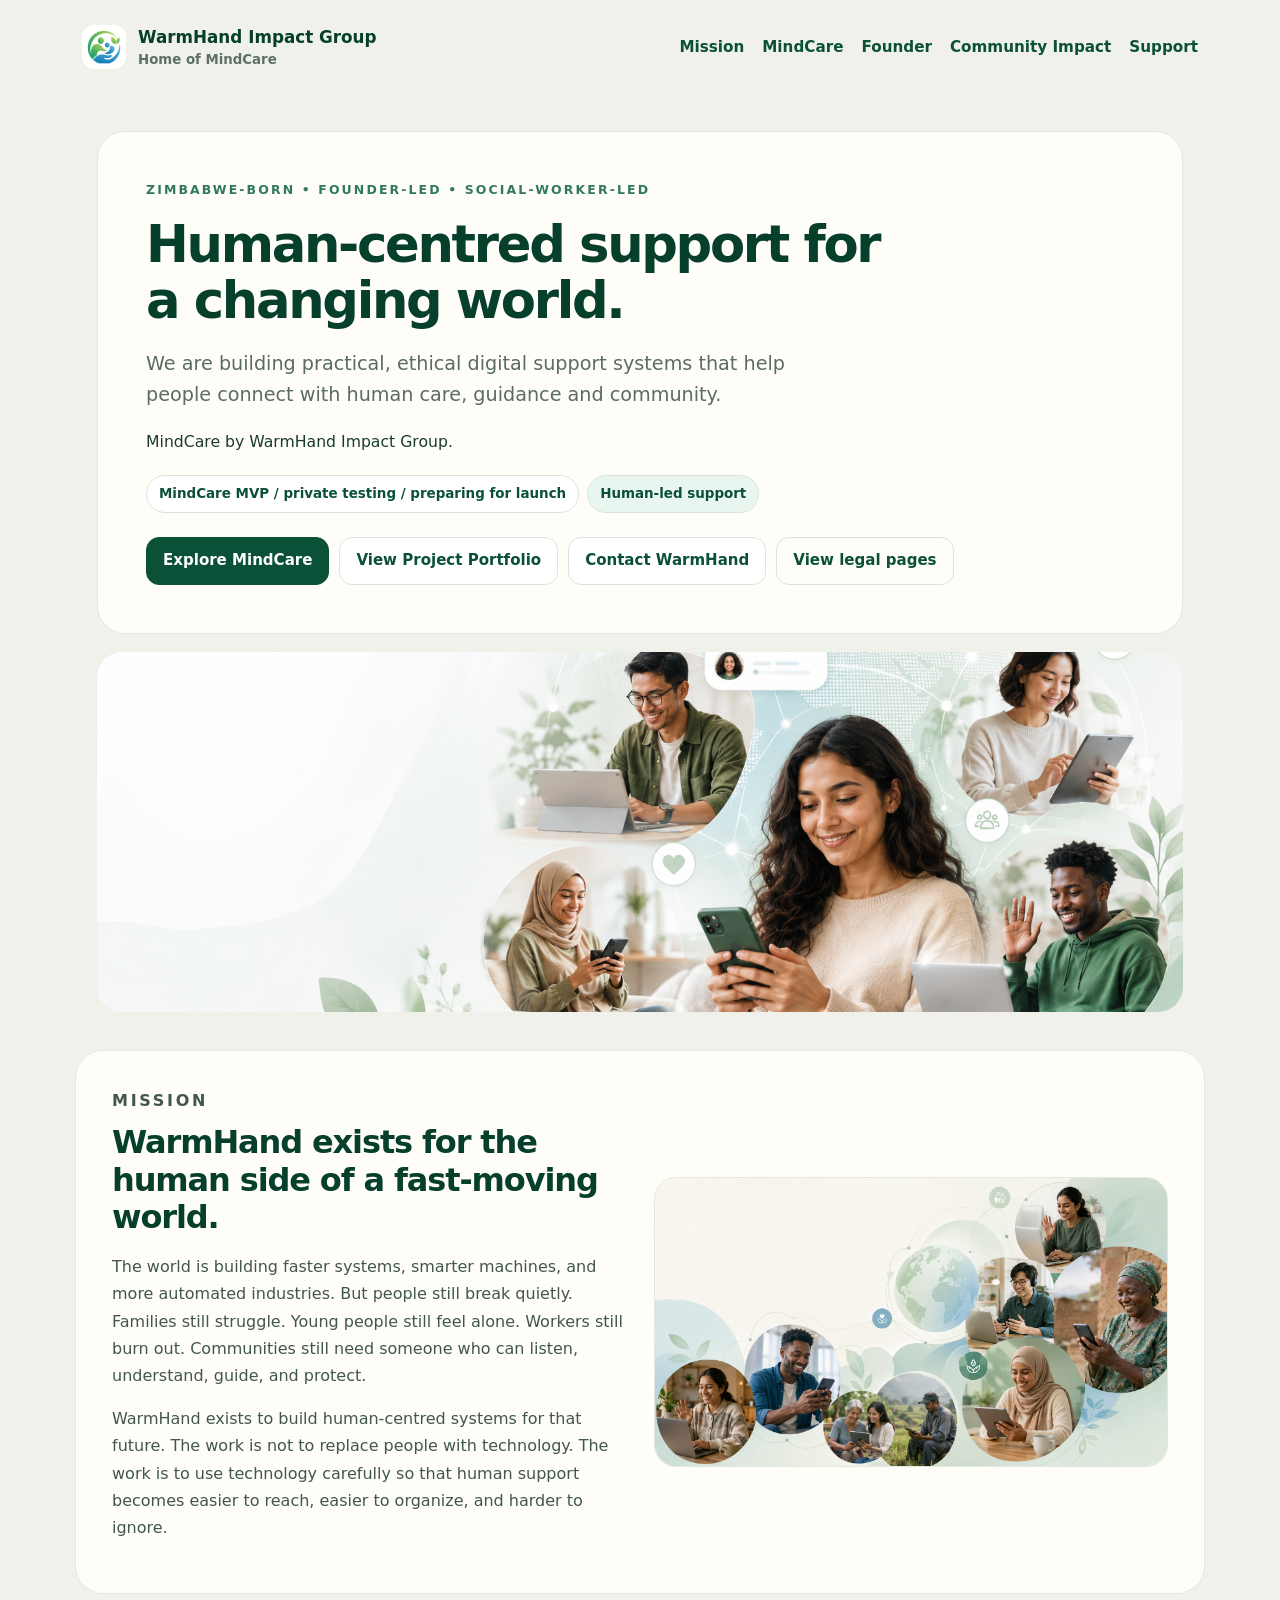
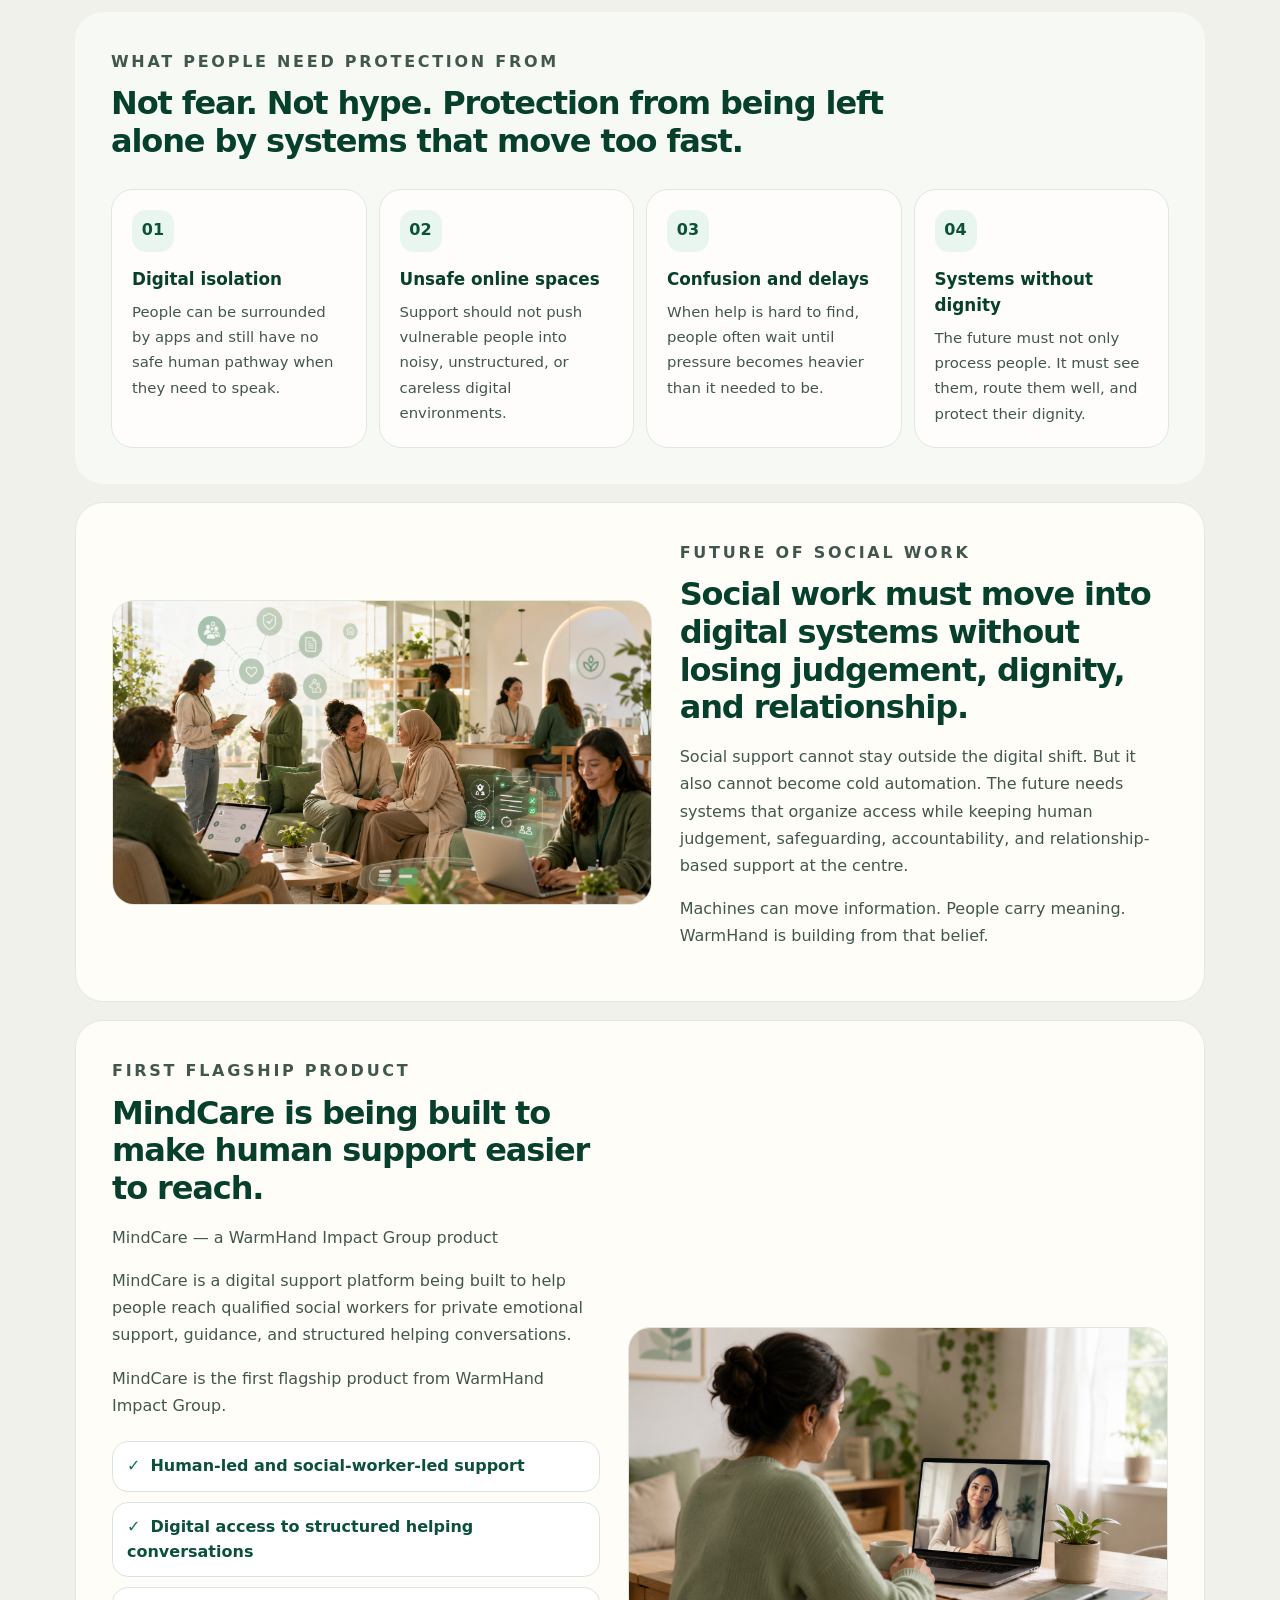
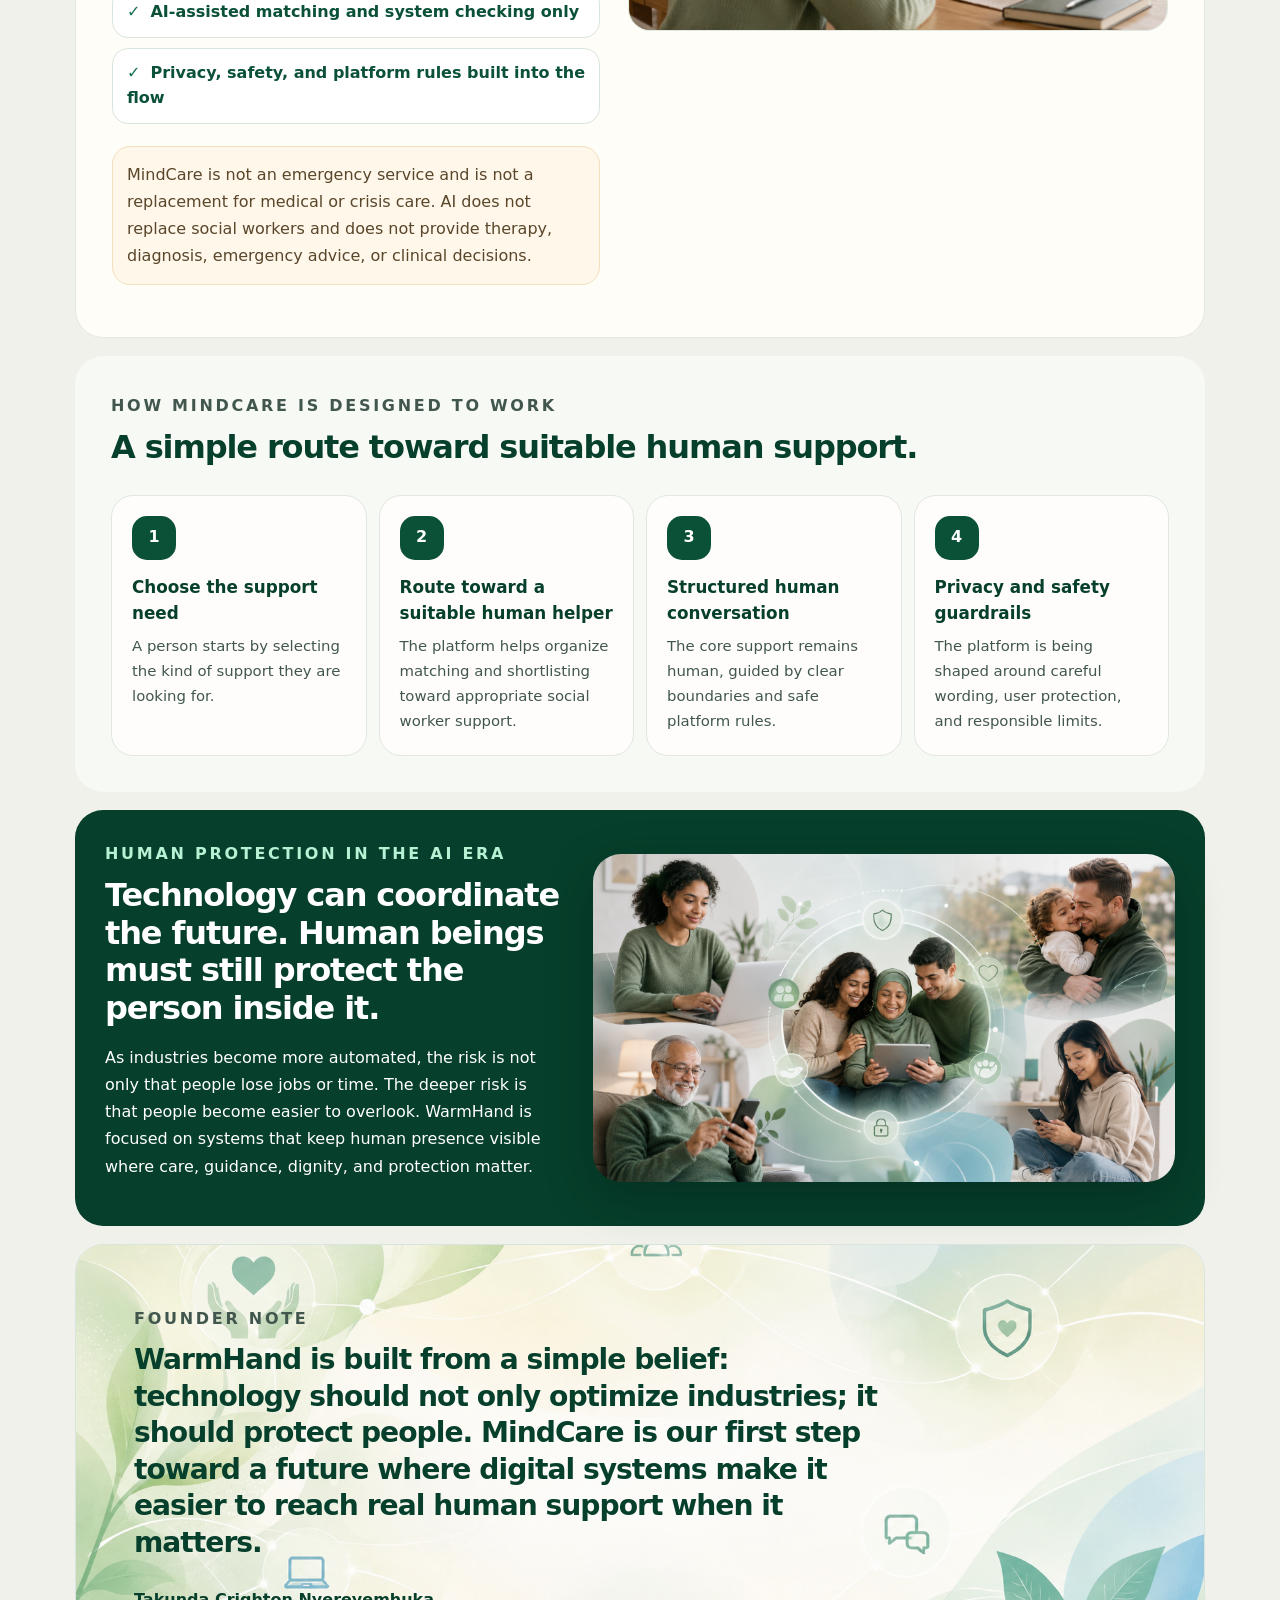
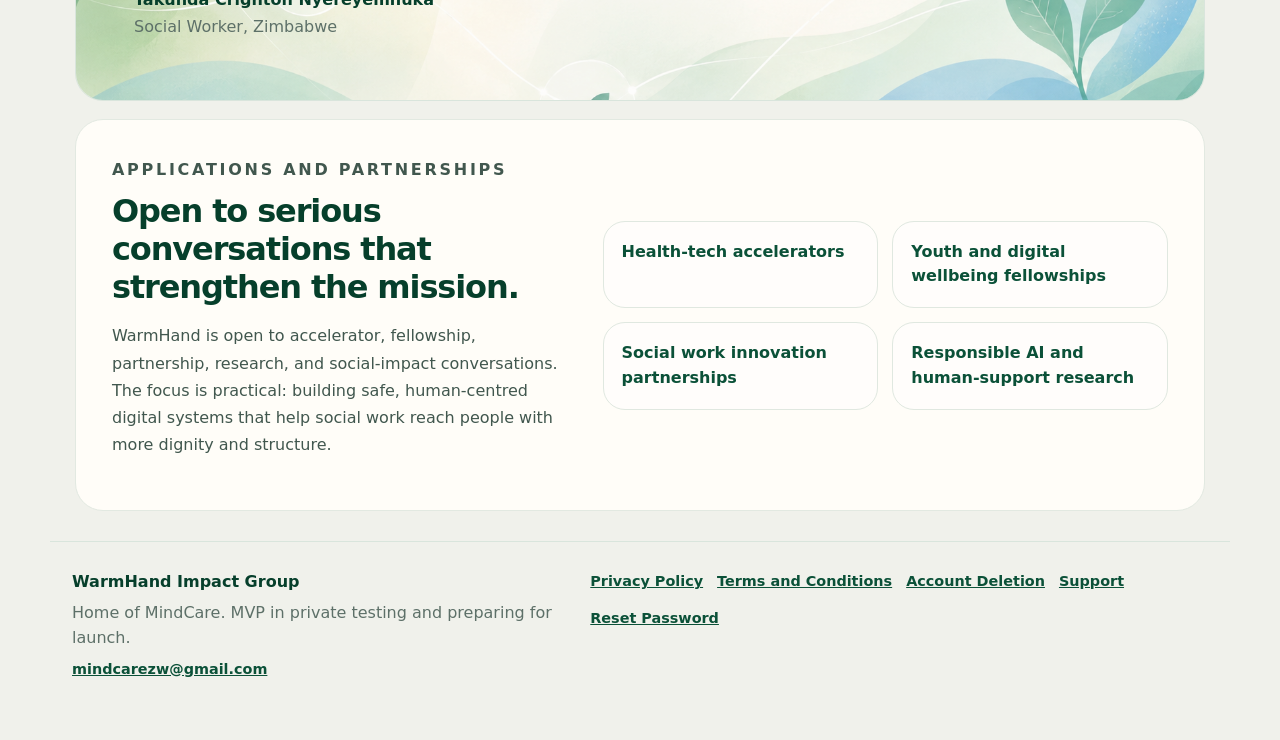
==== commit 78deeb63: "Apply editorial layout and improve mobile navigation" ====
--- a/index.html
+++ b/index.html
@@ -5,7 +5,7 @@
   <meta name="viewport" content="width=device-width, initial-scale=1">
   <meta name="description" content="WarmHand Impact Group is the mission brand and home of MindCare, its first flagship digital support product. MindCare is an MVP in private testing and preparing for launch.">
   <title>WarmHand Impact Group | Home of MindCare</title>
-  <link rel="stylesheet" href="assets/styles.css">
+  <link rel="stylesheet" href="assets/styles.css"><link rel="stylesheet" href="assets/editorial-layout.css">
 </head>
 <body>
   <a class="skip-link" href="#main">Skip to content</a>
@@ -25,6 +25,7 @@
         <a href="community-impact.html">Community Impact</a>
         <a href="support.html">Support</a>
       </div>
+      <details class="mobile-nav"><summary>Menu ☰</summary><div class="mobile-nav-links"><a href="#mission">Mission</a><a href="#mindcare">MindCare</a><a href="#founder">Founder</a><a href="community-impact.html">Portfolio</a><a href="support.html">Support</a></div></details>
     </nav>
   </header>
 
@@ -32,8 +33,8 @@
     <section class="hero-section">
       <div class="hero-copy">
         <p class="eyebrow">Zimbabwe-born &bull; founder-led &bull; social-worker-led</p>
-        <h1>The future will be powered by systems. People must still be protected by people.</h1>
-        <p class="hero-lead">WarmHand is building human-centred social support systems for a world becoming faster, more digital, and more automated.</p>
+        <h1>Human-centred support for a changing world.</h1>
+        <p class="hero-lead">We are building practical, ethical digital support systems that help people connect with human care, guidance and community.</p>
         <p class="brand-product-line">MindCare by WarmHand Impact Group.</p>
         <div class="badge-row">
           <span class="status-badge">MindCare MVP / private testing / preparing for launch</span>
@@ -135,7 +136,7 @@
       <div class="founder-content">
         <p class="eyebrow">Founder note</p>
         <blockquote>WarmHand is built from a simple belief: technology should not only optimize industries; it should protect people. MindCare is our first step toward a future where digital systems make it easier to reach real human support when it matters.</blockquote>
-        <p class="founder-name">Crighton Nyereyemhuka</p>
+        <p class="founder-name">Takunda Crighton Nyereyemhuka</p>
         <p class="founder-role">Social Worker, Zimbabwe</p>
       </div>
     </section>
--- a/assets/editorial-layout.css
+++ b/assets/editorial-layout.css
@@ -0,0 +1,43 @@
+/* WarmHand editorial card layout — informed by the supplied Jue's screenshot, with original WarmHand branding. */
+:root{--cream:#f0f1eb;--line:#d9e5dc;--shadow:0 12px 34px rgba(6,63,43,.055);--soft-shadow:0 7px 20px rgba(6,63,43,.045);--radius:24px}
+body{background:#f0f1eb;color:#193c30;line-height:1.55;letter-spacing:0}
+.site-header{position:relative;background:#f0f1eb;border-bottom:0;backdrop-filter:none}
+.nav-shell{max-width:1160px;padding:24px 22px}
+.brand strong{font-size:1.05rem}.brand-logo{box-shadow:none;border-radius:12px}
+.hero-section{max-width:1130px;display:block;padding:36px 22px 20px}
+.hero-copy{background:#fffdf8;border:1px solid #e2e9e1;border-radius:28px;padding:clamp(24px,4vw,48px);box-shadow:none}
+.hero-copy h1{max-width:760px;font-size:clamp(2.05rem,4vw,3.7rem);line-height:1.09;letter-spacing:-.045em;margin:18px 0}
+.hero-lead{font-size:clamp(1rem,1.6vw,1.2rem);line-height:1.65;color:#5a6c63;max-width:680px}
+.eyebrow{font-size:.78rem;letter-spacing:.17em;font-weight:800;color:#31795c}
+.brand-product-line{margin:14px 0 0;font-size:.98rem}
+.badge-row{gap:8px;margin-top:20px}.status-badge,.soft-badge{font-size:.84rem;font-weight:700;padding:8px 12px;box-shadow:none}
+.cta-row{gap:10px;margin-top:24px}.button{border-radius:13px;padding:11px 16px;font-size:.94rem;font-weight:750;box-shadow:none}
+.hero-visual{max-width:1130px;margin:18px auto 0;border-radius:25px;max-height:360px;box-shadow:none}
+.hero-visual img{width:100%;max-height:360px;object-fit:cover}
+.section{max-width:1130px;padding:24px 22px}
+.section h2{font-size:clamp(1.55rem,2.5vw,2.45rem);line-height:1.18;letter-spacing:-.035em;margin:0 0 14px}
+.section p{font-size:1rem;line-height:1.7}
+.split-section,.split-section.reverse,.partnership-section{background:#fffdf8;border:1px solid #e2e9e1;border-radius:28px;padding:clamp(22px,3vw,36px);gap:28px;margin-top:18px;margin-bottom:18px}
+.image-card,.info-card,.steps article,.partner-cards span{border:1px solid #e0e8e0;border-radius:22px;box-shadow:none;background:#fffdfb}
+.image-card.tall img,.product-image img{min-height:0}
+.card-grid-section,.timeline-section{background:#f7f9f4;border-radius:28px;margin-top:18px;margin-bottom:18px;padding:clamp(22px,3vw,36px)}
+.cards,.steps{gap:12px}.info-card,.steps article{padding:20px}
+.info-card h3,.steps h3{font-size:1.05rem}.info-card p,.steps p{font-size:.93rem}
+.product-spotlight{background:#fffdf8;border:1px solid #e2e9e1;border-radius:28px;margin-top:18px;margin-bottom:18px;box-shadow:none;padding:clamp(22px,3vw,36px);gap:28px}
+.full-bleed-card{border-radius:28px;box-shadow:none;margin-top:18px;margin-bottom:18px;padding:30px}
+.founder-note{min-height:0;border-radius:28px;box-shadow:none;margin-top:18px;margin-bottom:18px}
+.founder-content{padding:36px}.founder-content blockquote{font-size:clamp(1.3rem,2.2vw,2rem);line-height:1.3}
+.site-footer{margin-top:30px}.site-footer a{font-size:.9rem}
+.mobile-nav{display:none}
+@media(max-width:940px){.mobile-nav{display:block;position:relative;margin-left:auto}.mobile-nav summary{cursor:pointer;list-style:none;border:1px solid #d8e5db;border-radius:12px;padding:9px 13px;background:#fffdf8;color:var(--green-900);font-weight:750}.mobile-nav summary::-webkit-details-marker{display:none}.mobile-nav[open] .mobile-nav-links{display:flex;position:absolute;right:0;top:calc(100% + 8px);flex-direction:column;min-width:190px;background:#fffdf8;border:1px solid #d8e5db;border-radius:16px;padding:10px;box-shadow:var(--soft-shadow);z-index:50}.mobile-nav-links a{padding:10px;color:var(--green-900);font-weight:700;text-decoration:none}.nav-shell{align-items:center}.hero-section{padding-top:16px}.split-section,.split-section.reverse,.product-spotlight,.full-bleed-card,.partnership-section{grid-template-columns:1fr}}
+@media(max-width:620px){.nav-shell{padding:16px 18px}.hero-section{padding:10px 14px 14px}.hero-copy{padding:24px 20px;border-radius:24px}.hero-copy h1{font-size:clamp(2rem,8vw,2.6rem);line-height:1.12}.hero-lead{font-size:1rem}.hero-visual{margin:12px 14px 0}.hero-visual img{max-height:230px}.section{padding:20px 14px}.split-section,.split-section.reverse,.partnership-section,.product-spotlight,.card-grid-section,.timeline-section{padding:22px 20px;margin-top:10px;margin-bottom:10px}.section h2{font-size:1.7rem}.section p{font-size:.97rem}.cards.four,.steps,.partner-cards{grid-template-columns:1fr}.info-card,.steps article{padding:18px}.cta-row{gap:8px}.button{padding:11px 13px;font-size:.9rem}.founder-content{padding:24px}.full-bleed-card{margin-left:14px;margin-right:14px;padding:22px}}
+/* Community Impact page: same contained-panel language */
+.portfolio-wrap{max-width:1130px!important;padding:0 14px!important}
+.portfolio-hero{background:#fffdf8;border:1px solid #e2e9e1;border-radius:26px;padding:clamp(24px,4vw,44px)!important;margin:14px 0 18px}
+.portfolio-hero h1{font-size:clamp(2rem,4vw,3.4rem)!important;line-height:1.12!important;letter-spacing:-.045em!important}
+.portfolio-wrap .section{padding:24px!important;margin:12px 0!important;background:#fffdf8;border:1px solid #e2e9e1;border-radius:26px}
+.portfolio-wrap .section h2{font-size:clamp(1.55rem,2.5vw,2.4rem)!important;line-height:1.2}
+.portfolio-panel{border-radius:18px!important;box-shadow:none!important;padding:18px!important}
+.portfolio-grid{gap:12px!important;margin:16px 0!important}
+.portfolio-note{font-size:.9rem}.portfolio-dashboard{display:grid;grid-template-columns:repeat(3,minmax(0,1fr));gap:10px;margin:14px 0}.portfolio-dashboard .portfolio-panel{padding:12px!important}.portfolio-dashboard strong{display:block;color:var(--green-950);font-size:1.3rem}.portfolio-dashboard small{font-size:.8rem;color:var(--muted)}
+@media(max-width:620px){.portfolio-wrap .section{padding:20px!important}.portfolio-hero{margin-top:8px}.portfolio-hero h1{font-size:2.15rem!important}}
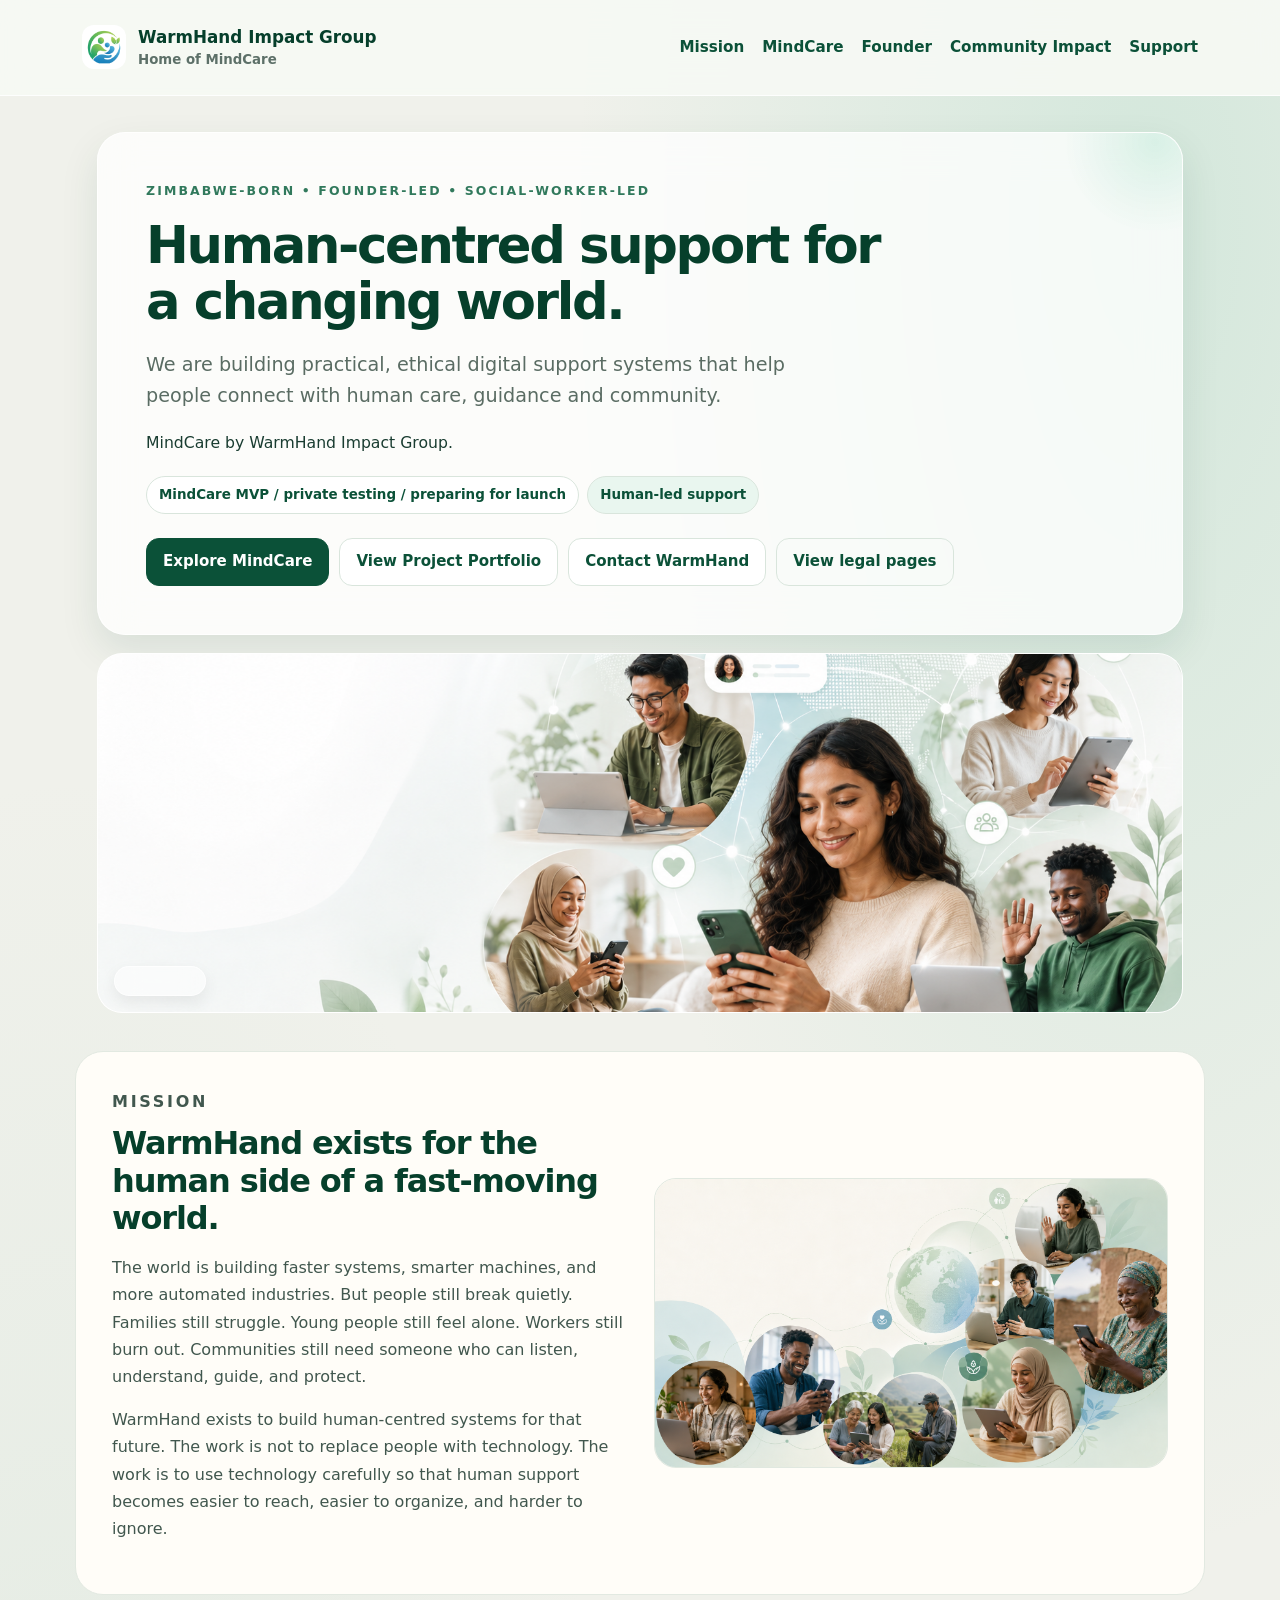
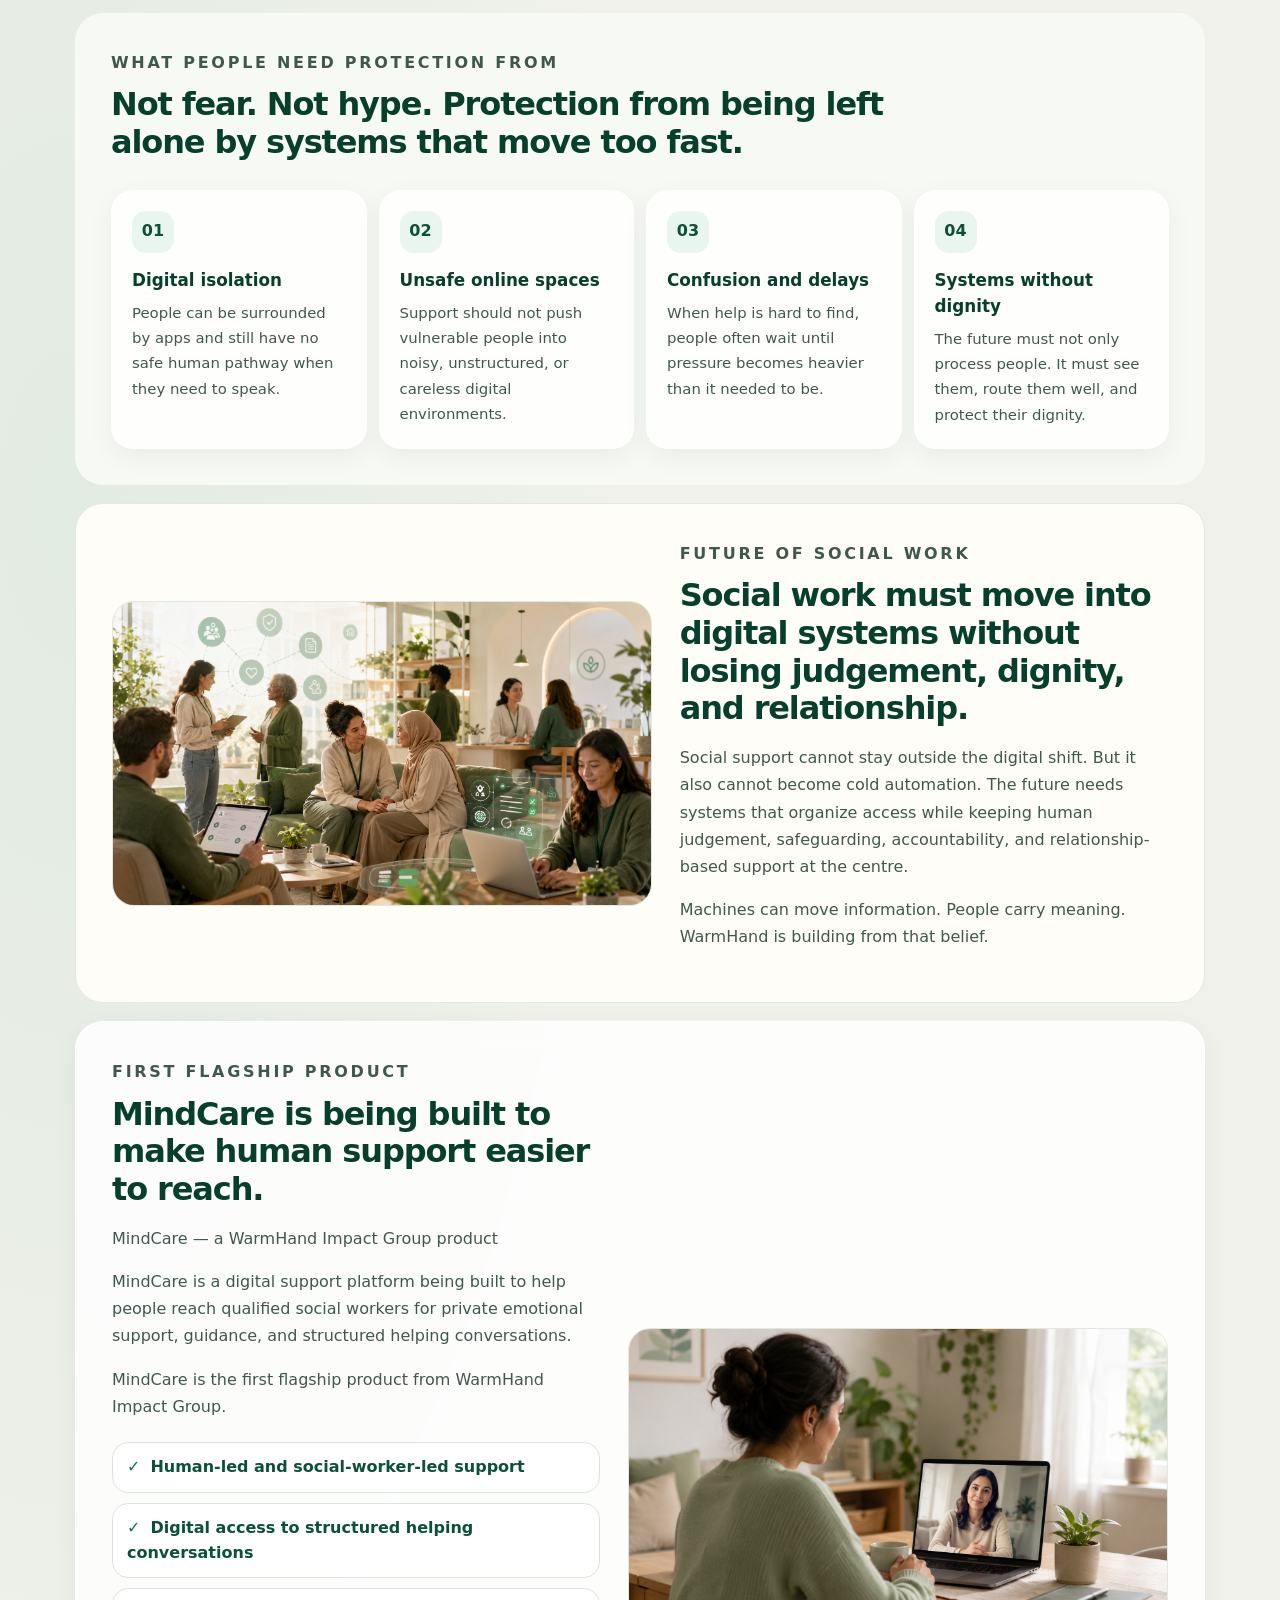
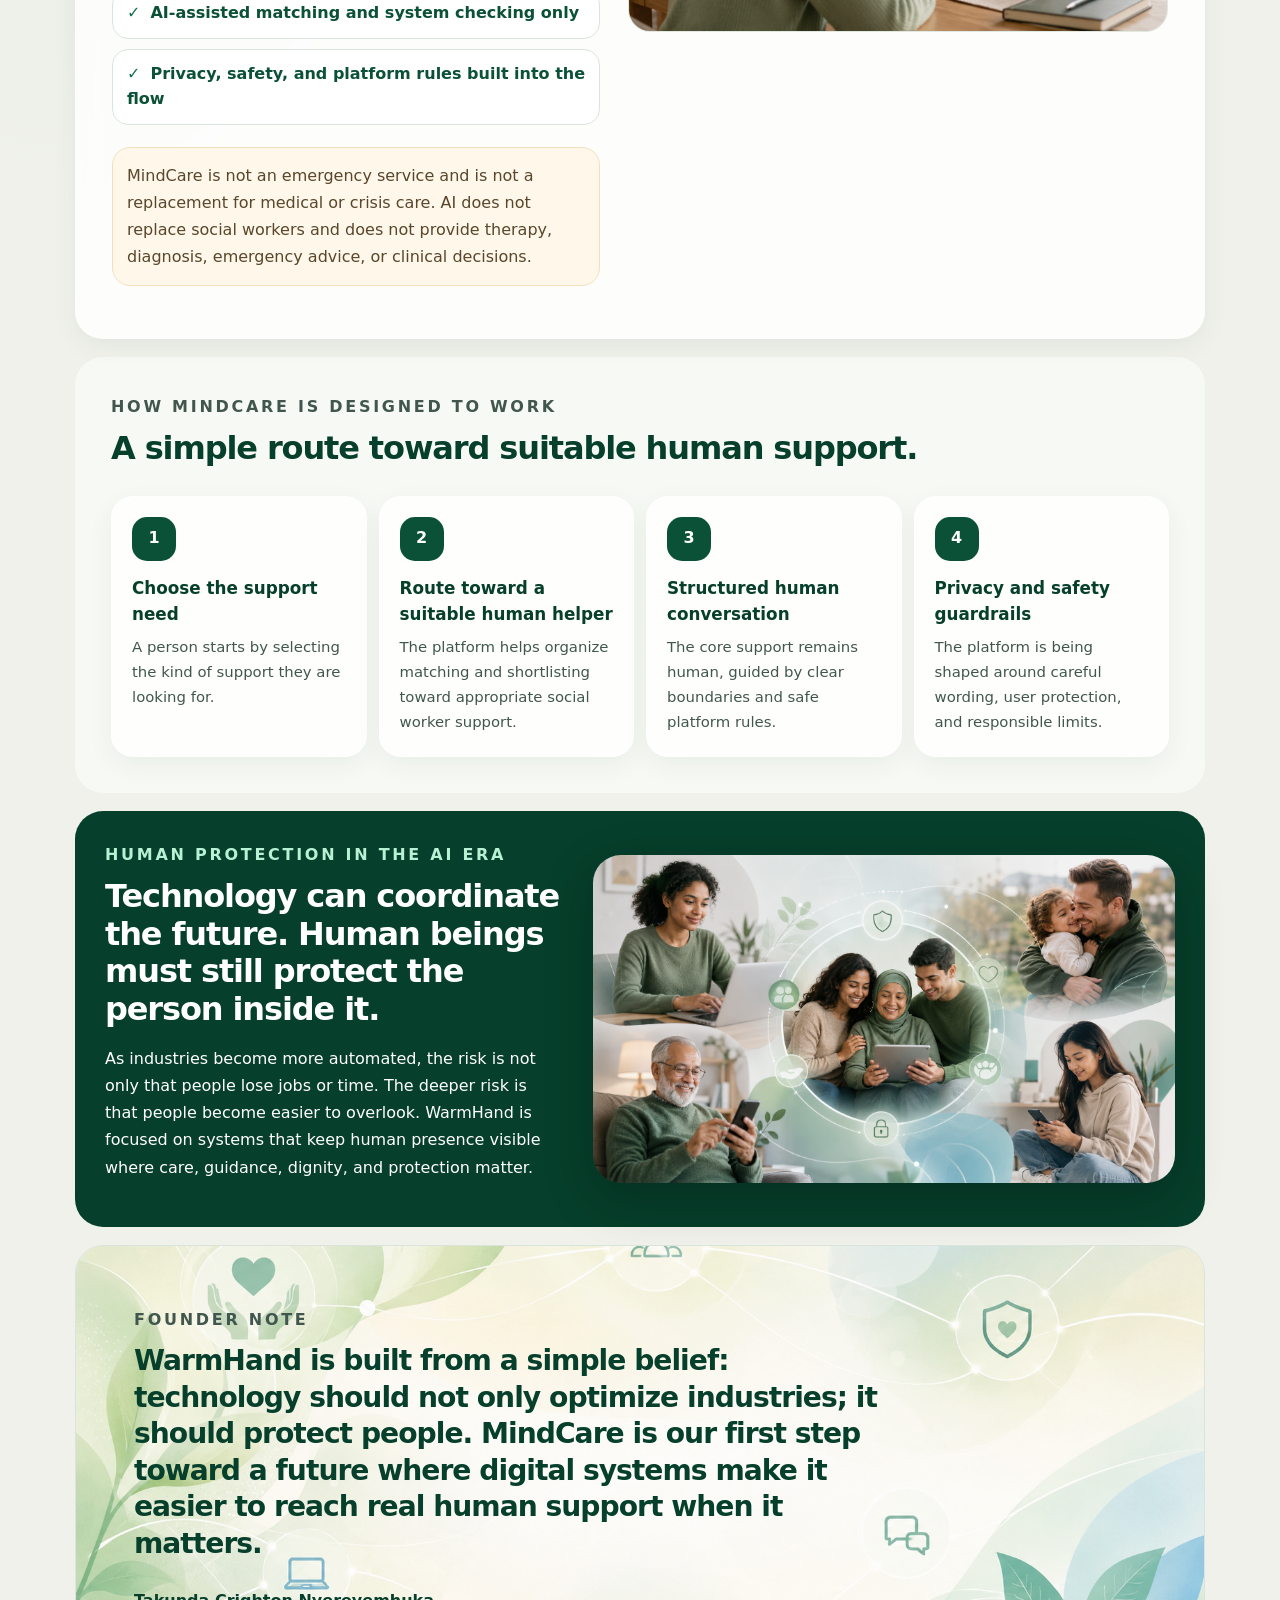
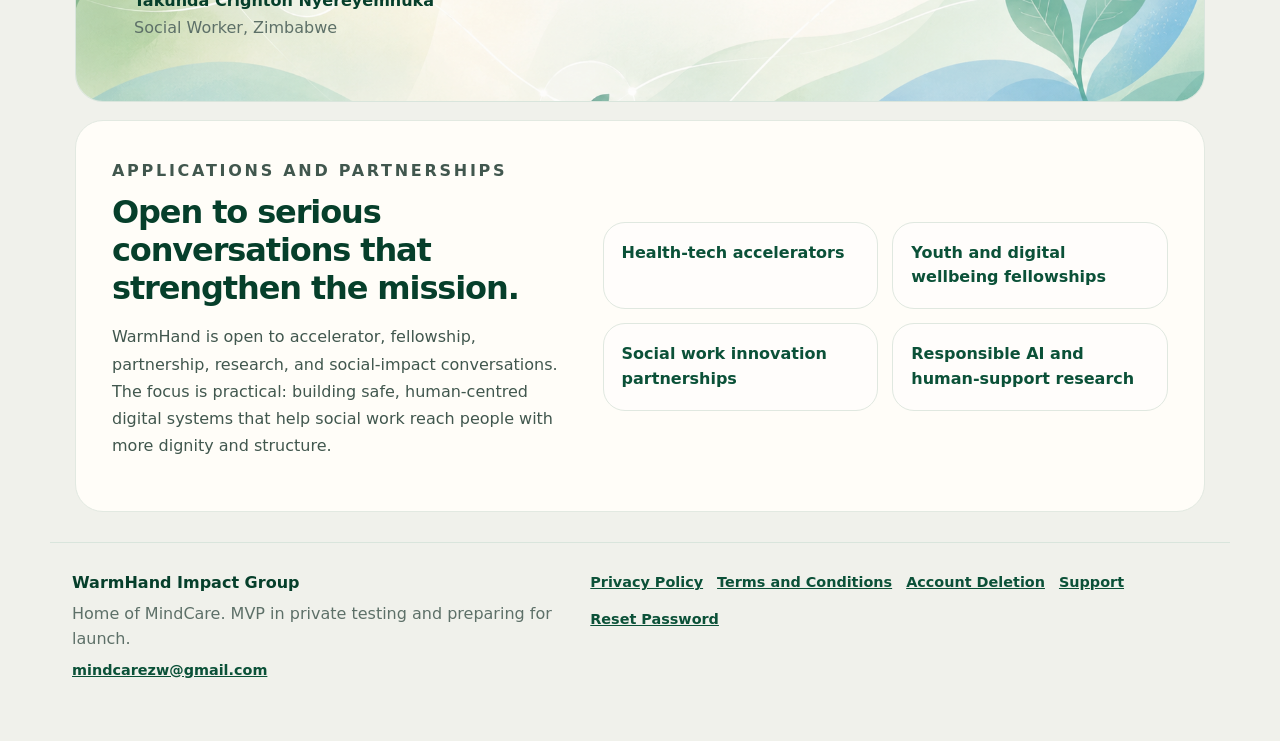
==== commit 11c38689: "Load subtle glass effects" ====
--- a/index.html
+++ b/index.html
@@ -5,7 +5,7 @@
   <meta name="viewport" content="width=device-width, initial-scale=1">
   <meta name="description" content="WarmHand Impact Group is the mission brand and home of MindCare, its first flagship digital support product. MindCare is an MVP in private testing and preparing for launch.">
   <title>WarmHand Impact Group | Home of MindCare</title>
-  <link rel="stylesheet" href="assets/styles.css"><link rel="stylesheet" href="assets/editorial-layout.css">
+  <link rel="stylesheet" href="assets/styles.css"><link rel="stylesheet" href="assets/editorial-layout.css"><link rel="stylesheet" href="assets/glass-effects.css">
 </head>
 <body>
   <a class="skip-link" href="#main">Skip to content</a>
--- a/assets/glass-effects.css
+++ b/assets/glass-effects.css
@@ -0,0 +1,14 @@
+/* Subtle WarmHand glass surfaces, with readable solid fallbacks. */
+:root{--glass-stroke:rgba(255,255,255,.78);--glass-shadow:0 16px 38px rgba(13,66,47,.10)}
+body{background:radial-gradient(ellipse 60% 32% at 90% 4%,rgba(126,202,173,.25),transparent 75%),radial-gradient(ellipse 55% 30% at 5% 38%,rgba(181,215,198,.24),transparent 80%),#f0f1eb}
+.site-header{background:rgba(246,249,244,.94);border-bottom:1px solid rgba(255,255,255,.8)}
+.hero-copy{background:rgba(255,255,255,.90);border:1px solid var(--glass-stroke);box-shadow:var(--glass-shadow);position:relative;overflow:hidden}
+.hero-copy::before{content:"";position:absolute;inset:0 0 auto auto;width:180px;height:180px;transform:translate(35%,-45%);background:radial-gradient(circle,rgba(123,209,173,.23),transparent 72%);pointer-events:none}
+.hero-copy>*{position:relative}
+.hero-visual{position:relative;overflow:hidden;border:1px solid rgba(255,255,255,.85)}
+.hero-visual::after{content:"";position:absolute;left:16px;bottom:16px;width:90px;height:28px;border-radius:15px;background:rgba(255,255,255,.5);border:1px solid rgba(255,255,255,.7);box-shadow:0 6px 16px rgba(0,0,0,.07);pointer-events:none}
+.info-card,.steps article,.product-spotlight{background:rgba(255,255,255,.91);border:1px solid rgba(255,255,255,.82);box-shadow:0 8px 26px rgba(13,66,47,.06)}
+.mobile-nav[open] .mobile-nav-links{background:rgba(255,255,255,.96);border-color:rgba(255,255,255,.85)}
+@supports ((-webkit-backdrop-filter:blur(14px)) or (backdrop-filter:blur(14px))){.site-header{-webkit-backdrop-filter:blur(16px);backdrop-filter:blur(16px)}.hero-copy{-webkit-backdrop-filter:blur(20px);backdrop-filter:blur(20px);background:rgba(255,255,255,.76)}.hero-visual::after{-webkit-backdrop-filter:blur(12px);backdrop-filter:blur(12px)}.info-card,.steps article,.product-spotlight{-webkit-backdrop-filter:blur(12px);backdrop-filter:blur(12px);background:rgba(255,255,255,.82)}.mobile-nav[open] .mobile-nav-links{-webkit-backdrop-filter:blur(18px);backdrop-filter:blur(18px);background:rgba(255,255,255,.86)}}
+@media(prefers-reduced-transparency:reduce){.site-header,.hero-copy,.info-card,.steps article,.product-spotlight,.mobile-nav[open] .mobile-nav-links{background:#fffdf8;-webkit-backdrop-filter:none;backdrop-filter:none}.hero-visual::after{display:none}}
+@media(max-width:620px){.hero-visual::after{left:12px;bottom:12px;width:62px;height:22px}.hero-copy{box-shadow:0 8px 22px rgba(13,66,47,.07)}}
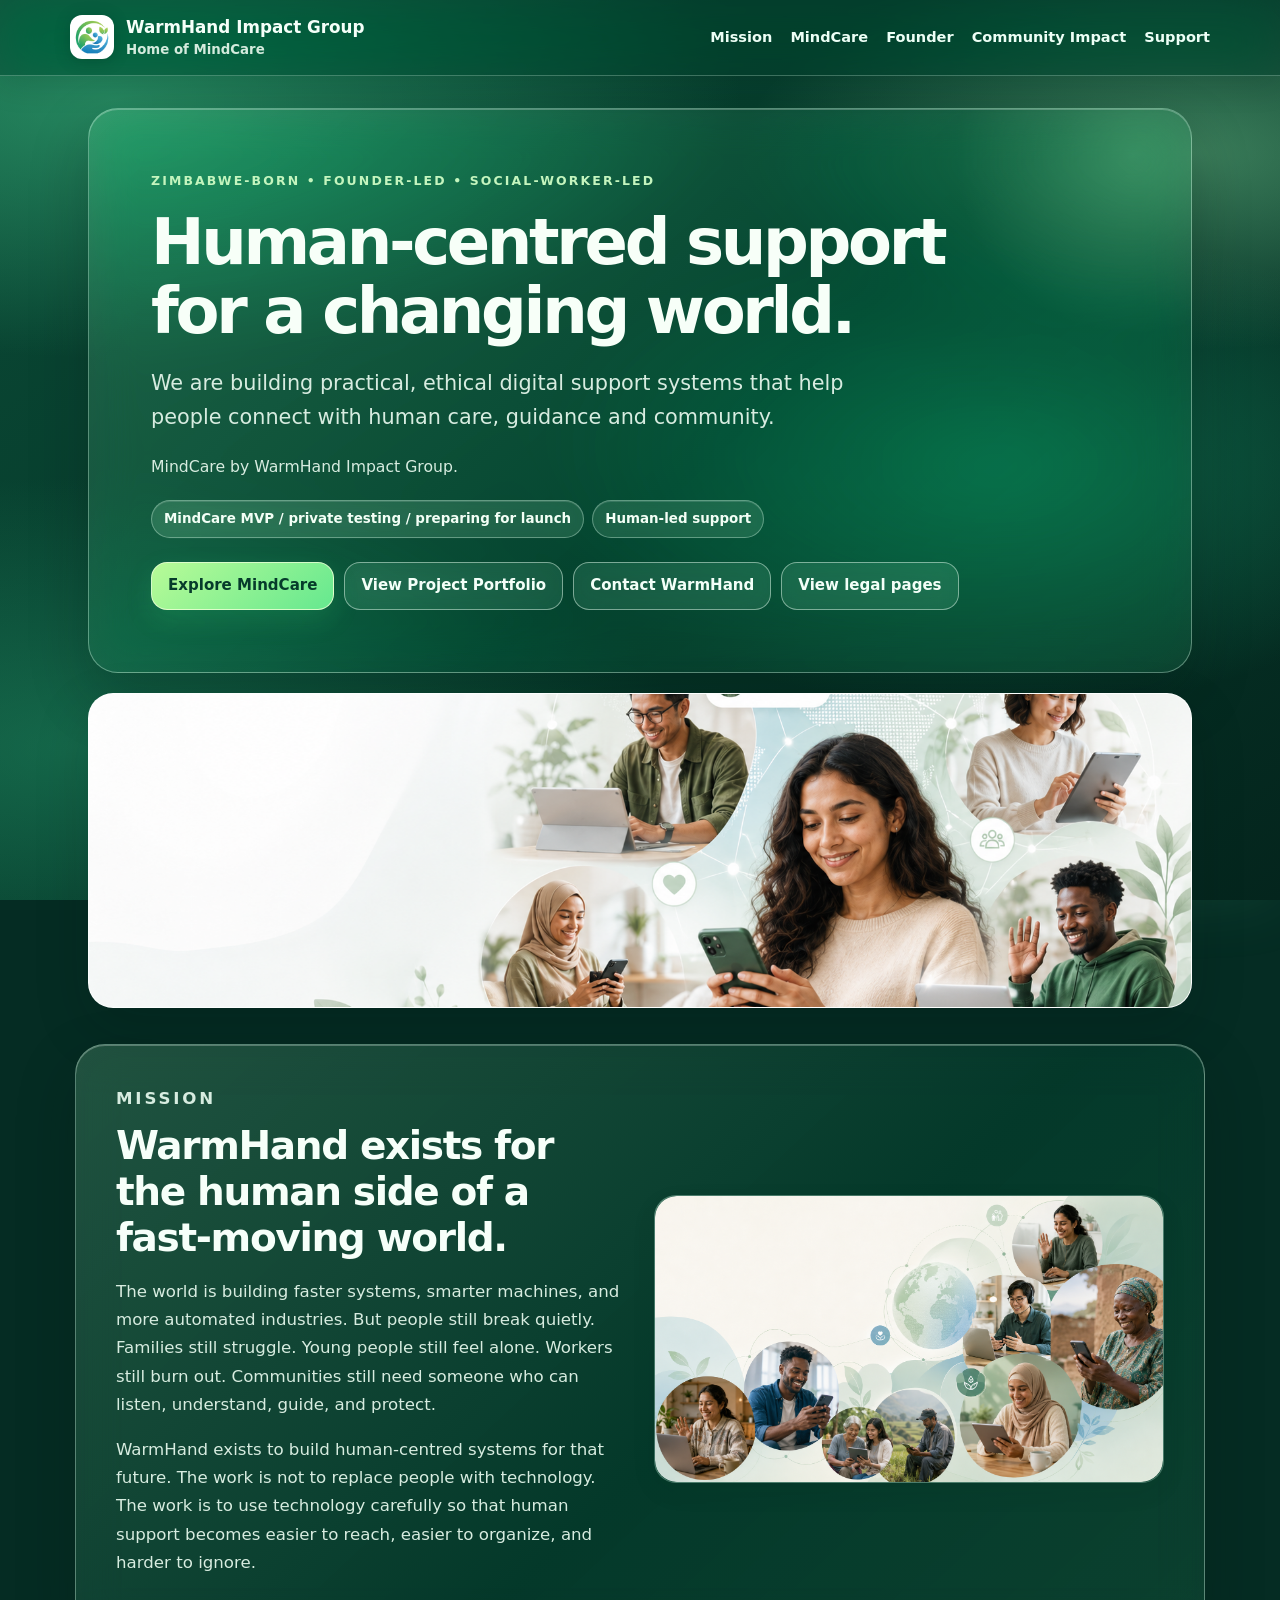
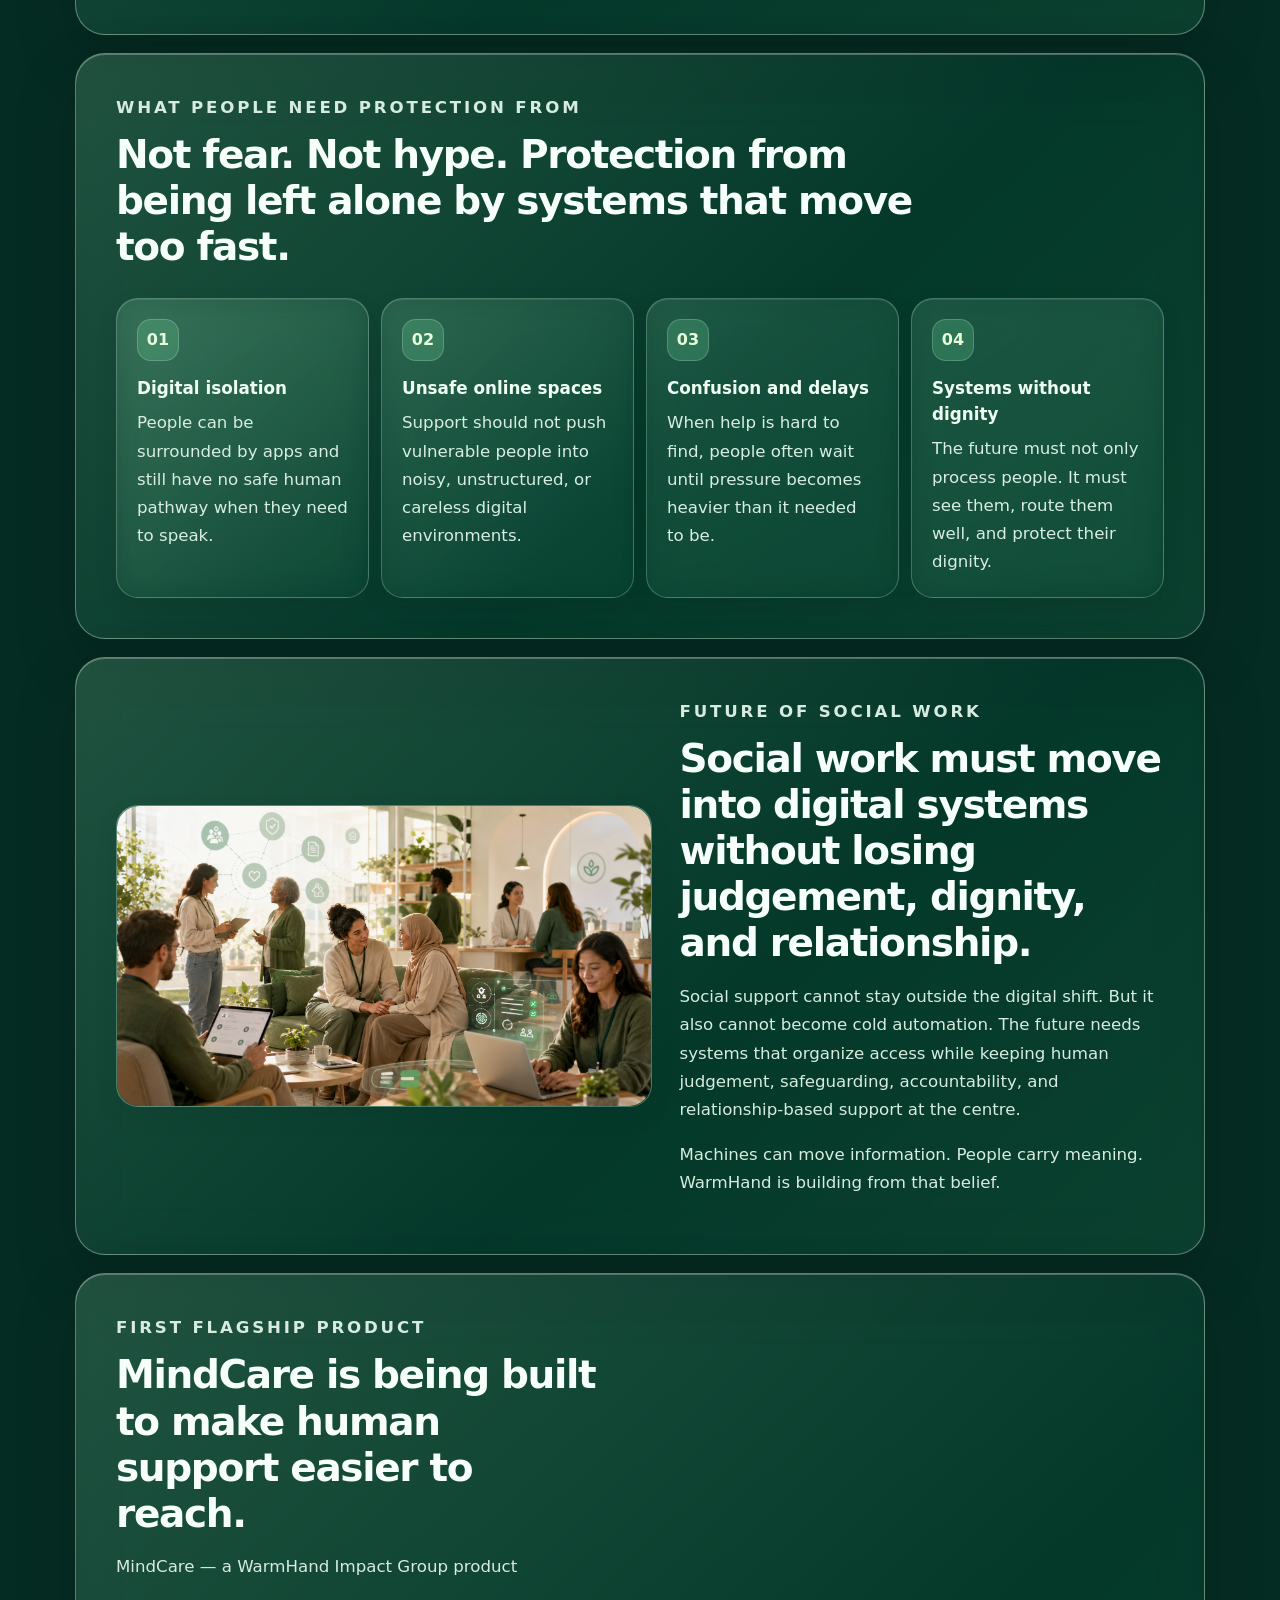
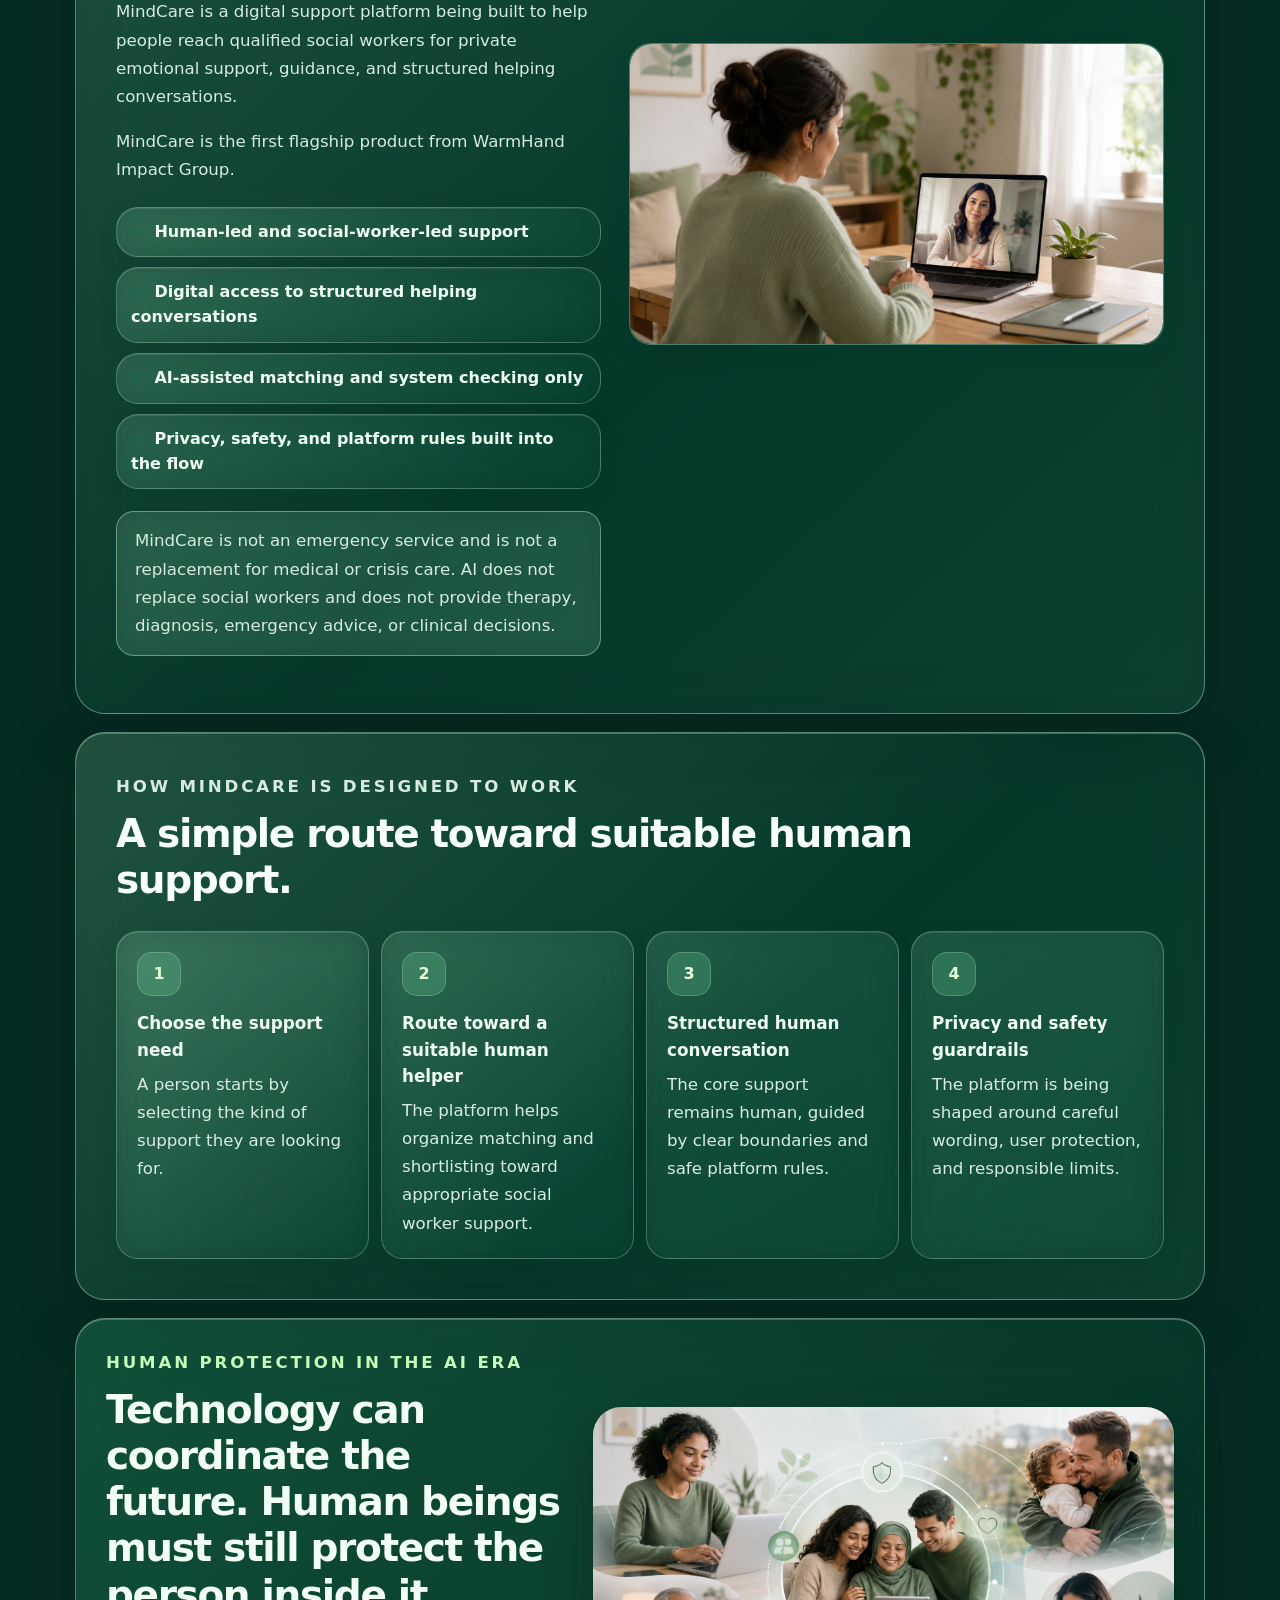
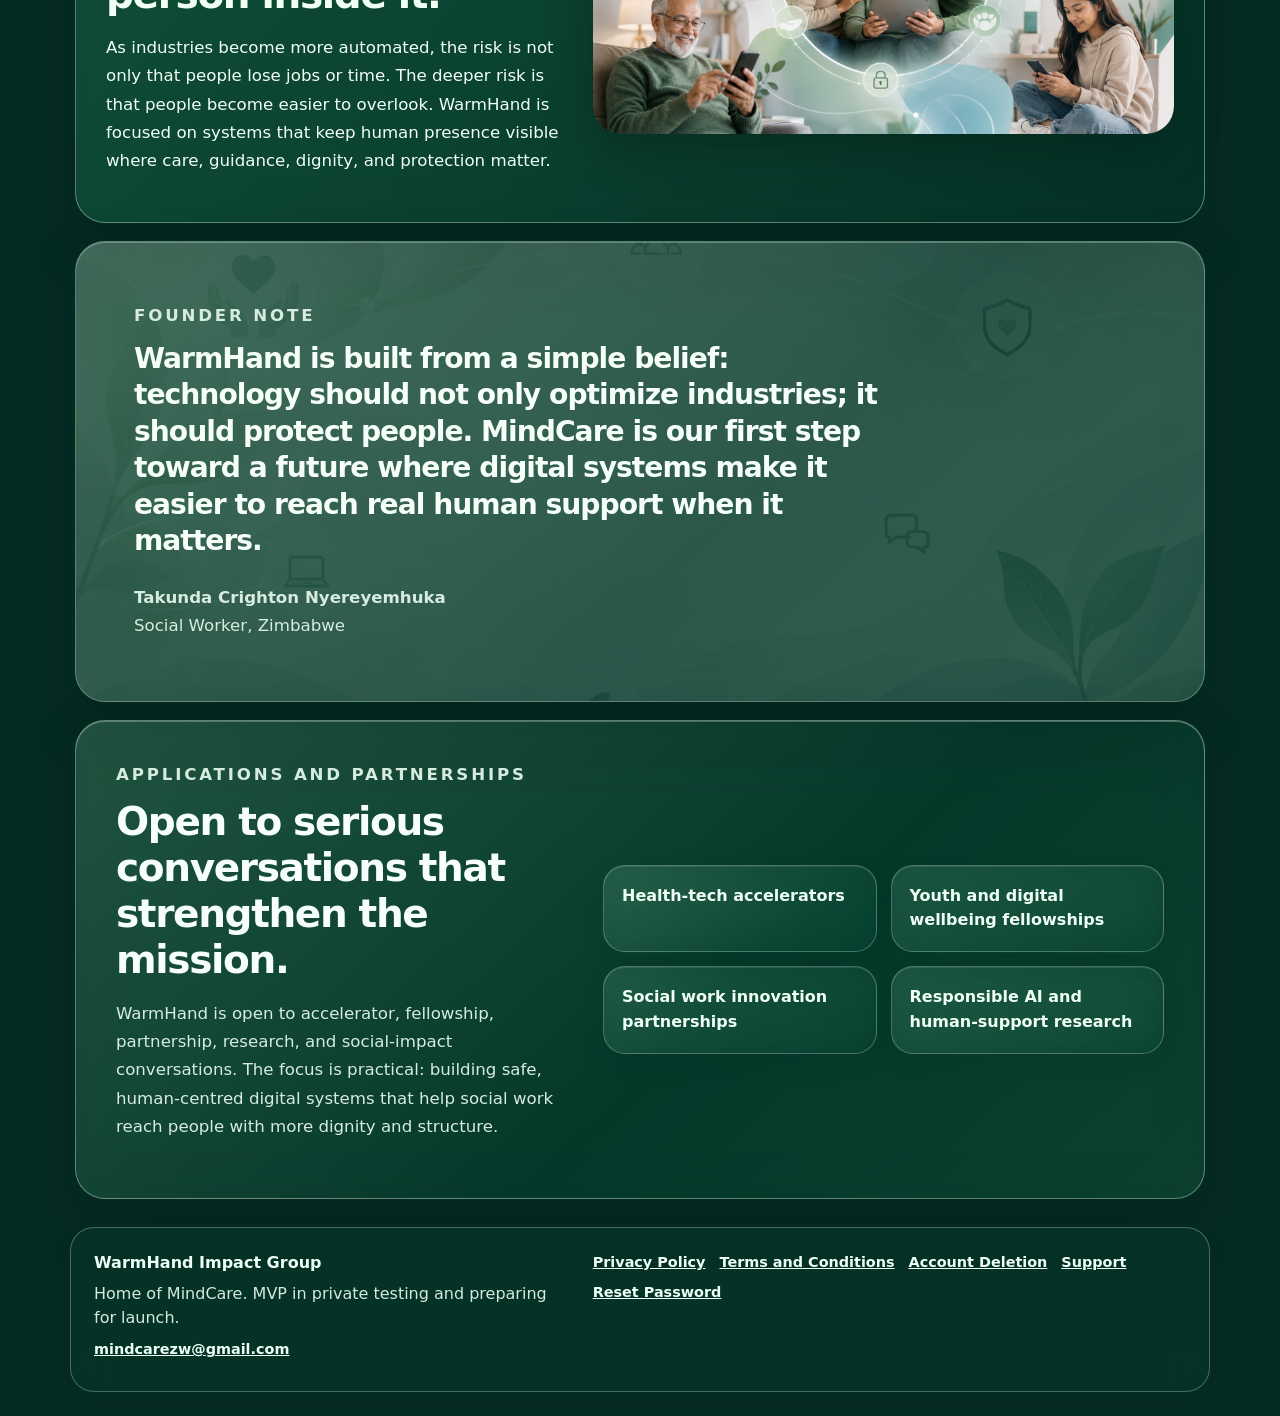
==== commit 1ff6bcba: "Apply sitewide emerald-glass theme to index.html" ====
--- a/index.html
+++ b/index.html
@@ -6,8 +6,10 @@
   <meta name="description" content="WarmHand Impact Group is the mission brand and home of MindCare, its first flagship digital support product. MindCare is an MVP in private testing and preparing for launch.">
   <title>WarmHand Impact Group | Home of MindCare</title>
   <link rel="stylesheet" href="assets/styles.css"><link rel="stylesheet" href="assets/editorial-layout.css"><link rel="stylesheet" href="assets/glass-effects.css">
+  <link rel="stylesheet" href="assets/glass-theme.css">
+  <meta name="theme-color" content="#063f2f">
 </head>
-<body>
+<body class="home-page">
   <a class="skip-link" href="#main">Skip to content</a>
   <header class="site-header">
     <nav class="nav-shell" aria-label="Primary navigation">
--- a/assets/glass-theme.css
+++ b/assets/glass-theme.css
@@ -0,0 +1,247 @@
+/* WarmHand Impact Group — Emerald Glass System v2
+   Transparent, readable green-tinted surfaces across ALL public pages.
+   Design only: this file does not change application or recovery logic. */
+:root{
+  --glass-ink:#f5fff9;
+  --glass-muted:#d7ece0;
+  --glass-edge:rgba(221,255,237,.37);
+  --glass-fill:rgba(42,121,90,.22);
+  --glass-fill-strong:rgba(27,101,77,.34);
+  --glass-shadow:0 24px 60px rgba(0,22,17,.24),inset 0 1px 0 rgba(255,255,255,.26);
+  --glass-glow:rgba(103,245,163,.36);
+}
+html{background:#052c23;scroll-behavior:smooth}
+body{
+  min-height:100vh;
+  color:var(--glass-ink);
+  background:
+    radial-gradient(ellipse 68% 40% at 9% 11%,rgba(55,176,123,.62),transparent 72%),
+    radial-gradient(ellipse 45% 28% at 93% 17%,rgba(133,223,159,.42),transparent 78%),
+    radial-gradient(ellipse 49% 36% at 78% 52%,rgba(22,139,99,.62),transparent 75%),
+    radial-gradient(ellipse 60% 38% at 6% 83%,rgba(43,169,119,.40),transparent 79%),
+    linear-gradient(145deg,#0b4a36 0%,#063c2c 45%,#04251d 100%);
+  background-attachment:fixed;
+  overflow-x:hidden;
+}
+body::before{
+  content:"";
+  position:fixed;
+  inset:0;
+  pointer-events:none;
+  z-index:-1;
+  background:
+    radial-gradient(circle at 80% 22%,rgba(175,255,190,.18) 0 4%,transparent 16%),
+    radial-gradient(circle at 13% 54%,rgba(143,235,174,.15) 0 6%,transparent 20%),
+    radial-gradient(circle at 90% 86%,rgba(94,207,152,.15) 0 7%,transparent 21%);
+  filter:blur(30px);
+}
+a{color:#ecfff1}
+a:hover{color:#c8ffb4}
+a:focus-visible,button:focus-visible,summary:focus-visible{outline:3px solid #c5ff8d;outline-offset:4px}
+.site-header{
+  position:sticky;top:0;z-index:90;
+  background:rgba(6,57,43,.42)!important;
+  -webkit-backdrop-filter:blur(24px) saturate(145%);
+  backdrop-filter:blur(24px) saturate(145%);
+  border-bottom:1px solid rgba(228,255,237,.26)!important;
+  box-shadow:0 10px 30px rgba(0,28,21,.13);
+}
+.nav-shell{max-width:1180px;margin:auto;align-items:center;padding:14px 20px;gap:12px}
+.brand{min-width:0}.brand strong,.brand small{color:#f5fff9!important}
+.brand strong{font-weight:800}.brand small{color:#d4ebdd!important}
+.brand-logo{flex-shrink:0;box-shadow:0 2px 16px rgba(0,31,21,.24)!important}
+.nav-links a{color:#edfff6!important;font-size:.91rem}
+.nav-links a:hover{color:#c7ff97!important}
+.mobile-nav summary{
+  color:#f4fff8!important;
+  background:rgba(145,229,184,.12)!important;
+  border:1px solid rgba(230,255,241,.42)!important;
+  border-radius:16px!important;
+  -webkit-backdrop-filter:blur(14px);backdrop-filter:blur(14px)
+}
+.mobile-nav[open] .mobile-nav-links{
+  background:rgba(9,66,49,.92)!important;
+  border:1px solid var(--glass-edge)!important;
+  box-shadow:var(--glass-shadow);
+  -webkit-backdrop-filter:blur(20px);backdrop-filter:blur(20px)
+}
+.mobile-nav-links a{color:#f3fff7!important}
+.mobile-nav-links a:hover{background:rgba(181,255,204,.14);border-radius:8px}
+/* The glass pane is truly translucent, showing the green layers behind it. */
+.hero-copy,.split-section,.split-section.reverse,.partnership-section,
+.card-grid-section,.timeline-section,.product-spotlight,
+.full-bleed-card,.founder-note,.portfolio-hero,.portfolio-wrap .section,
+.content-card,.hero-card{
+  background:linear-gradient(137deg,rgba(172,241,193,.19),rgba(16,87,66,.24) 58%,rgba(100,205,147,.11))!important;
+  border:1px solid var(--glass-edge)!important;
+  box-shadow:var(--glass-shadow)!important;
+  -webkit-backdrop-filter:blur(23px) saturate(140%);
+  backdrop-filter:blur(23px) saturate(140%);
+  border-radius:30px!important;
+}
+.hero-section{max-width:1140px;display:block;margin:0 auto;padding:32px 18px 18px!important;position:relative}
+.hero-copy{padding:clamp(28px,5vw,62px)!important;max-width:100%;isolation:isolate;overflow:hidden}
+.hero-copy::before{background:radial-gradient(circle,rgba(169,255,190,.19),transparent 70%)!important;width:360px!important;height:360px!important;transform:translate(34%,-37%)!important}
+.hero-copy h1{font-size:clamp(2.2rem,5vw,4.6rem)!important;line-height:1.07!important;letter-spacing:-.052em!important;color:#f7fff8!important;max-width:850px;text-wrap:balance}
+.hero-lead,.hero-copy p:not(.eyebrow){color:var(--glass-muted)!important}
+.hero-lead{font-size:clamp(1.07rem,1.85vw,1.3rem)!important;max-width:710px;line-height:1.65}
+.brand-product-line{color:#dbffe8!important}
+.eyebrow{color:#c4f5be!important;font-weight:800!important;letter-spacing:.17em}
+.hero-visual{margin:20px auto 0!important;border:1px solid rgba(245,255,250,.26)!important;box-shadow:0 20px 54px rgba(0,19,17,.17)!important;max-height:315px!important;overflow:hidden}
+.hero-visual img{max-height:315px!important}
+.hero-visual::after{display:none!important}
+.status-badge,.soft-badge,.legal-pill,.portfolio-summary span{
+  background:rgba(153,233,184,.14)!important;
+  border:1px solid rgba(226,255,238,.35)!important;
+  color:#f3fff6!important;
+  box-shadow:inset 0 1px 0 rgba(255,255,255,.13)!important;
+  -webkit-backdrop-filter:blur(15px);backdrop-filter:blur(15px)
+}
+.button,.action-row .button{
+  border-radius:16px!important;
+  font-weight:780!important;
+  transition:transform .18s ease,background .18s ease,box-shadow .18s ease;
+  text-decoration:none;
+}
+.button.primary,.button:not(.secondary):not(.ghost),.action-row .button:not(.secondary){
+  background:linear-gradient(140deg,#b8fb97,#65e88f)!important;
+  color:#063b2b!important;
+  border:1px solid rgba(235,255,214,.82)!important;
+  box-shadow:0 10px 27px rgba(56,239,128,.15)!important
+}
+.button.secondary,.button.ghost,.action-row .button.secondary{
+  background:rgba(140,239,184,.12)!important;
+  color:#f3fff8!important;
+  border:1px solid rgba(236,255,242,.48)!important;
+  -webkit-backdrop-filter:blur(15px);backdrop-filter:blur(15px)
+}
+.button:hover,.action-row .button:hover{transform:translateY(-2px)}
+.section h2,.portfolio-wrap .section h2,
+.content-card h1,.content-card h2,.hero-card h1{
+  color:#f6fff9!important;
+  letter-spacing:-.035em;
+}
+.section p,.section li,.section strong,.section blockquote,
+.portfolio-hero>p:not(.eyebrow),.portfolio-panel p,
+.content-card p,.content-card li,.hero-card p{
+  color:var(--glass-muted)!important
+}
+.section p a,.portfolio-wrap a:not(.button),.content-card a,.hero-card a:not(.button){
+  color:#d7ffc2;text-decoration-color:rgba(225,255,193,.55)
+}
+.section{scroll-margin-top:95px}
+.section h2{font-size:clamp(1.7rem,3.05vw,2.6rem)!important}
+.section p{font-size:clamp(.98rem,1.3vw,1.08rem)!important}
+.info-card,.steps article,.partner-cards span,.portfolio-panel,.check-list li,.image-card{
+  background:linear-gradient(145deg,rgba(174,245,203,.12),rgba(6,70,50,.18))!important;
+  border:1px solid rgba(226,255,241,.26)!important;
+  color:var(--glass-ink)!important;
+  box-shadow:inset 0 1px 0 rgba(255,255,255,.10),0 9px 25px rgba(0,25,18,.08)!important;
+  border-radius:22px!important;
+  -webkit-backdrop-filter:blur(17px);backdrop-filter:blur(17px)
+}
+.info-card h3,.steps h3,.portfolio-panel h3,
+.partner-cards span,.check-list li{color:#effff4!important}
+.info-card p,.steps p,.portfolio-panel p{color:#d8eee3!important}
+.info-card span,.steps strong{
+  color:#e8ffdc!important;
+  background:rgba(123,230,165,.21)!important;
+  border:1px solid rgba(213,255,222,.22)
+}
+.image-card img{border-radius:inherit}
+.split-section,.split-section.reverse,.partnership-section,
+.card-grid-section,.timeline-section,.product-spotlight{
+  margin-top:18px!important;margin-bottom:18px!important;
+  padding:clamp(22px,3.5vw,40px)!important
+}
+.full-bleed-card{background:linear-gradient(130deg,rgba(44,135,96,.38),rgba(7,50,40,.46))!important}
+.full-bleed-card h2,.full-bleed-card p{color:#f1fff5!important}
+.full-bleed-card .eyebrow{color:#c5fcb9!important}
+.founder-note{overflow:hidden}
+.founder-bg{opacity:.16!important;filter:grayscale(.7)}
+.founder-content{position:relative}.founder-content blockquote,.founder-name{color:#f5fff8!important}
+.founder-role{color:#d4ebdf!important}
+.product-line,.brand-explainer{color:#d6ffe5!important}
+.safe-note,.portfolio-note,.notice{
+  background:rgba(202,255,211,.11)!important;
+  border:1px solid rgba(239,255,220,.38)!important;
+  color:#f0fff0!important;
+  border-radius:18px;padding:15px 18px;
+  -webkit-backdrop-filter:blur(15px);backdrop-filter:blur(15px)
+}
+.portfolio-wrap{max-width:1140px!important;margin:0 auto!important}
+.portfolio-hero{margin:22px 0 15px!important;padding:clamp(24px,4vw,48px)!important}
+.portfolio-hero h1{font-size:clamp(2.1rem,4.3vw,3.8rem)!important;color:#f8fff9!important}
+.portfolio-wrap .section{padding:clamp(22px,3vw,36px)!important;margin:15px 0!important}
+.portfolio-wrap .section h2{font-size:clamp(1.65rem,2.65vw,2.35rem)!important}
+.portfolio-panel{padding:20px!important}
+.portfolio-wrap .portfolio-note{color:#edfff2!important}
+.portfolio-wrap .section .soft-badge{display:inline-block}
+.portfolio-grid{gap:14px!important}
+.portfolio-hero .cta-row{margin-top:24px}
+.site-footer{
+  max-width:1140px!important;
+  margin:28px auto 24px!important;
+  padding:23px!important;
+  border:1px solid rgba(232,255,242,.29)!important;
+  border-radius:24px;
+  background:rgba(13,75,56,.22)!important;
+  -webkit-backdrop-filter:blur(18px);backdrop-filter:blur(18px);
+  box-shadow:0 8px 26px rgba(0,19,14,.09)
+}
+.site-footer strong,.site-footer a{color:#edfff5!important}
+.site-footer p{color:#d4eadd!important}
+.site-footer nav{row-gap:8px}
+.info-page main.content-main{max-width:950px;margin:25px auto 32px;padding:0 18px!important}
+.info-page .content-card{padding:clamp(24px,5vw,52px)!important}
+.info-page .content-card h1{font-size:clamp(2rem,4vw,3.25rem);line-height:1.08;margin:12px 0 22px}
+.info-page .content-card h2{font-size:1.25rem;margin:26px 0 10px}
+.info-page .content-card p,.info-page .content-card li{font-size:1rem!important;line-height:1.75!important}
+.info-page .content-card .eyebrow{display:inline-block;margin-bottom:14px}
+.info-page .content-card ol,.info-page .content-card ul{padding-left:24px}
+.info-page .content-card li{margin-bottom:8px}
+.info-page .content-card .notice{margin-top:22px}
+.reset-page .page-shell{max-width:850px;margin:30px auto;padding:0 18px}
+.reset-page .hero-card{padding:clamp(25px,5vw,46px)}
+.reset-page .hero-card h1{font-size:clamp(2rem,4vw,3rem)}
+.reset-page .hero-card p{line-height:1.75;color:#dcf0e4!important}
+.reset-page .action-row{display:flex;gap:12px;flex-wrap:wrap;margin:24px 0}
+.reset-page .small-text{font-size:.94rem}
+.reset-page #reset-status{margin:22px 0}
+@media(max-width:940px){
+  .mobile-nav{display:block}
+  .nav-shell{align-items:center}
+}
+@media(max-width:620px){
+  body{background-attachment:scroll}
+  .nav-shell{padding:12px 16px}
+  .brand strong{font-size:.93rem}
+  .brand-logo{width:38px;height:38px}
+  .hero-section{padding:15px 13px 10px!important}
+  .hero-copy{padding:27px 23px!important;border-radius:26px!important}
+  .hero-copy h1{font-size:clamp(2.05rem,8.4vw,2.7rem)!important}
+  .hero-visual{margin:13px auto 0!important;max-height:210px!important}
+  .hero-visual img{max-height:210px!important}
+  .section{padding:18px 13px!important}
+  .split-section,.split-section.reverse,.partnership-section,
+  .card-grid-section,.timeline-section,.product-spotlight{padding:22px 19px!important}
+  .section h2{font-size:1.7rem!important}
+  .portfolio-hero{padding:26px 22px!important}
+  .portfolio-hero h1{font-size:2.08rem!important}
+  .portfolio-wrap .section{padding:22px 19px!important}
+  .portfolio-panel{padding:18px!important}
+  .portfolio-grid{grid-template-columns:1fr!important}
+  .site-footer{margin:20px 13px!important}
+  .cta-row{gap:9px}
+  .button{font-size:.91rem!important;min-height:44px}
+}
+@media(prefers-reduced-motion:reduce){
+  *,*::before,*::after{scroll-behavior:auto!important;transition:none!important}
+}
+@media(prefers-reduced-transparency:reduce){
+  .site-header,.hero-copy,.split-section,.split-section.reverse,.partnership-section,.card-grid-section,.timeline-section,.product-spotlight,.full-bleed-card,.founder-note,.portfolio-hero,.portfolio-wrap .section,.content-card,.hero-card,.info-card,.steps article,.partner-cards span,.portfolio-panel{background:#0a4635!important;-webkit-backdrop-filter:none!important;backdrop-filter:none!important}
+}
+@supports not ((-webkit-backdrop-filter:blur(1px)) or (backdrop-filter:blur(1px))){
+  .site-header,.hero-copy,.split-section,.split-section.reverse,.partnership-section,.card-grid-section,.timeline-section,.product-spotlight,.full-bleed-card,.founder-note,.portfolio-hero,.portfolio-wrap .section,.content-card,.hero-card{background:rgba(5,62,45,.92)!important}
+  .info-card,.steps article,.partner-cards span,.portfolio-panel{background:rgba(7,65,46,.93)!important}
+}
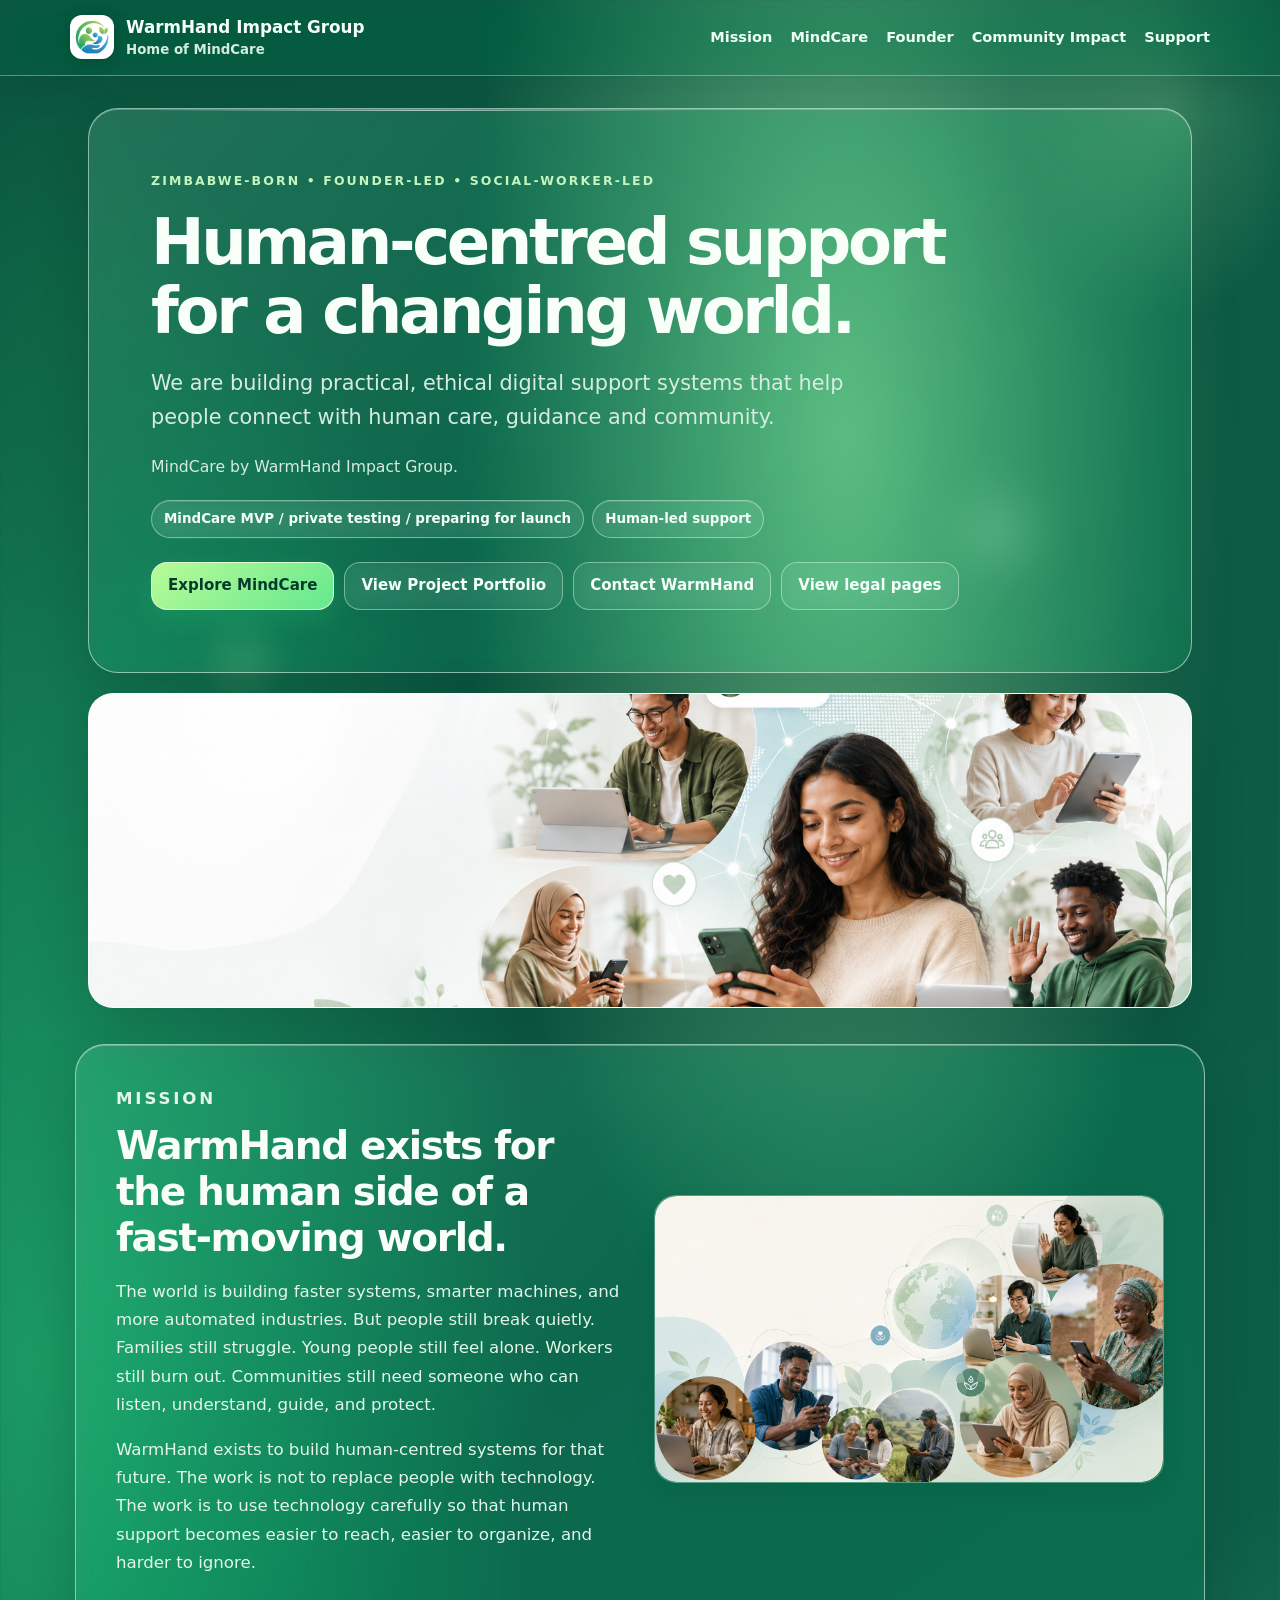
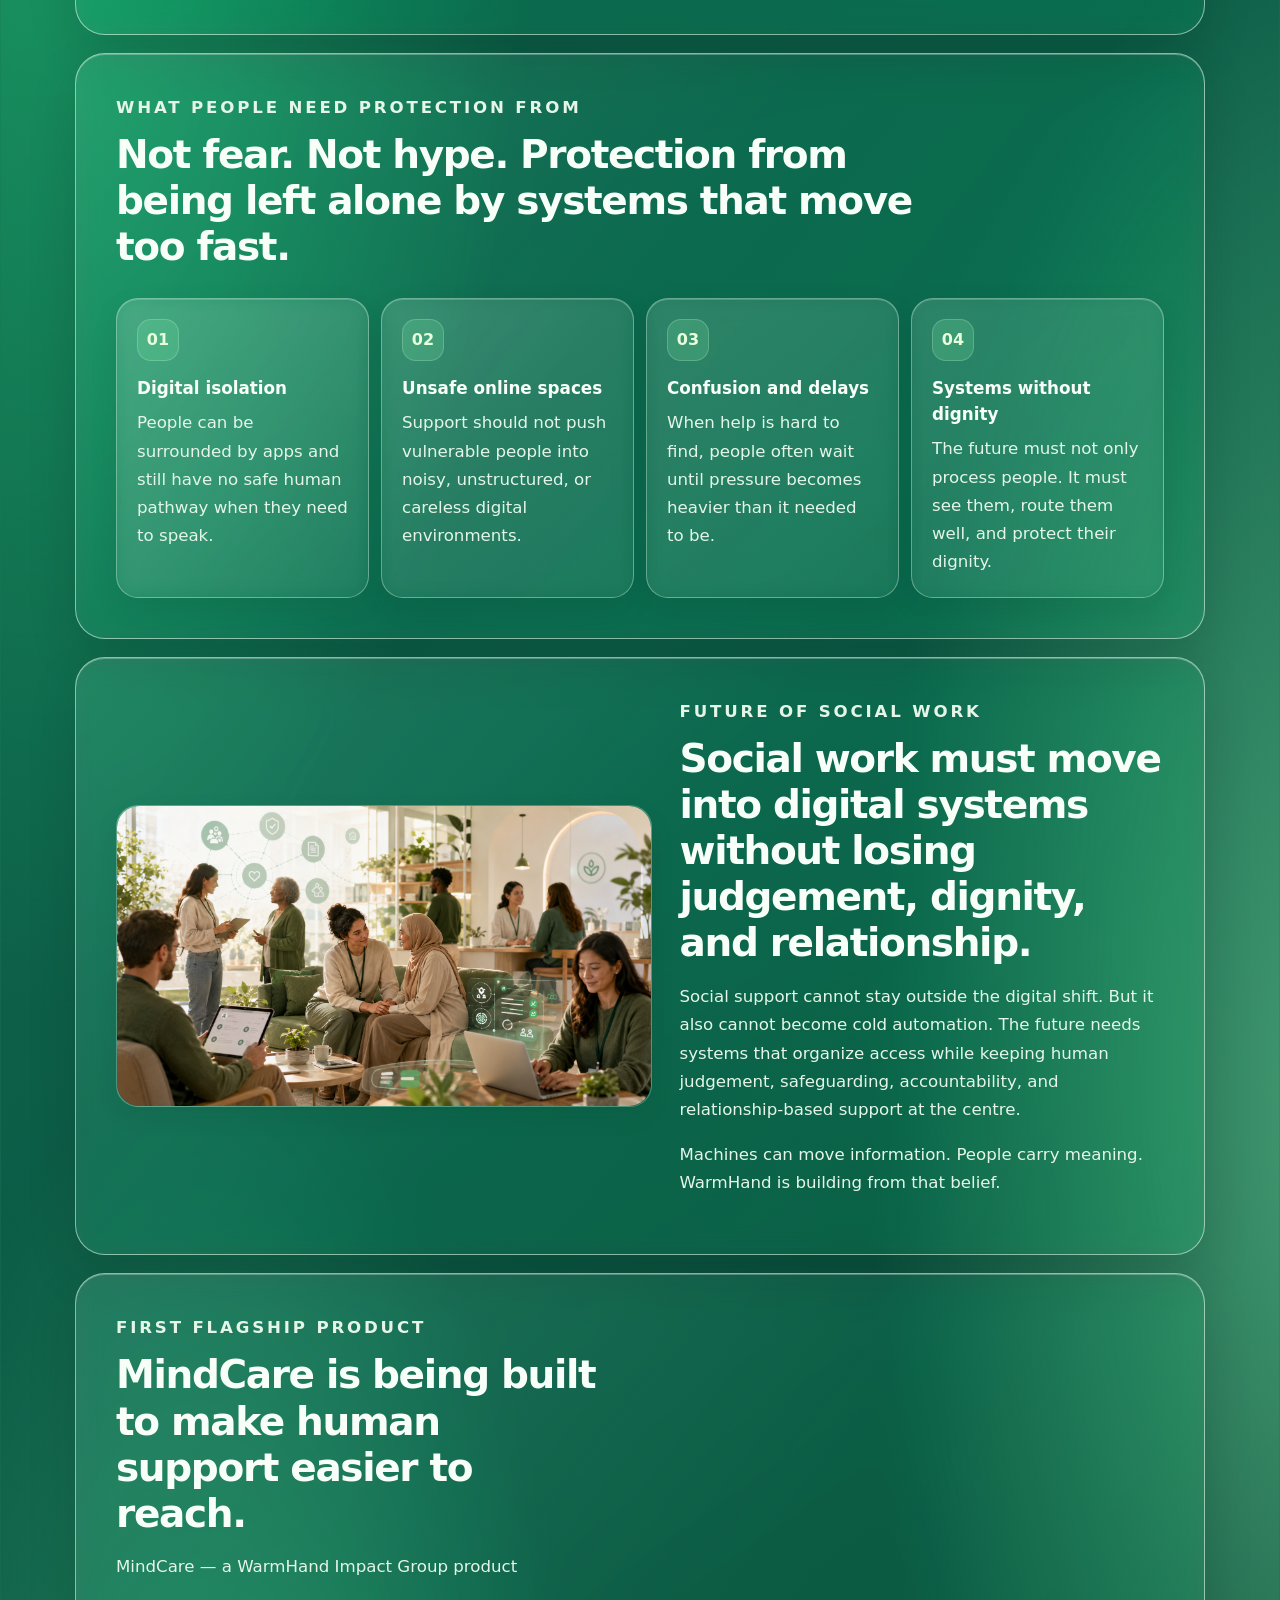
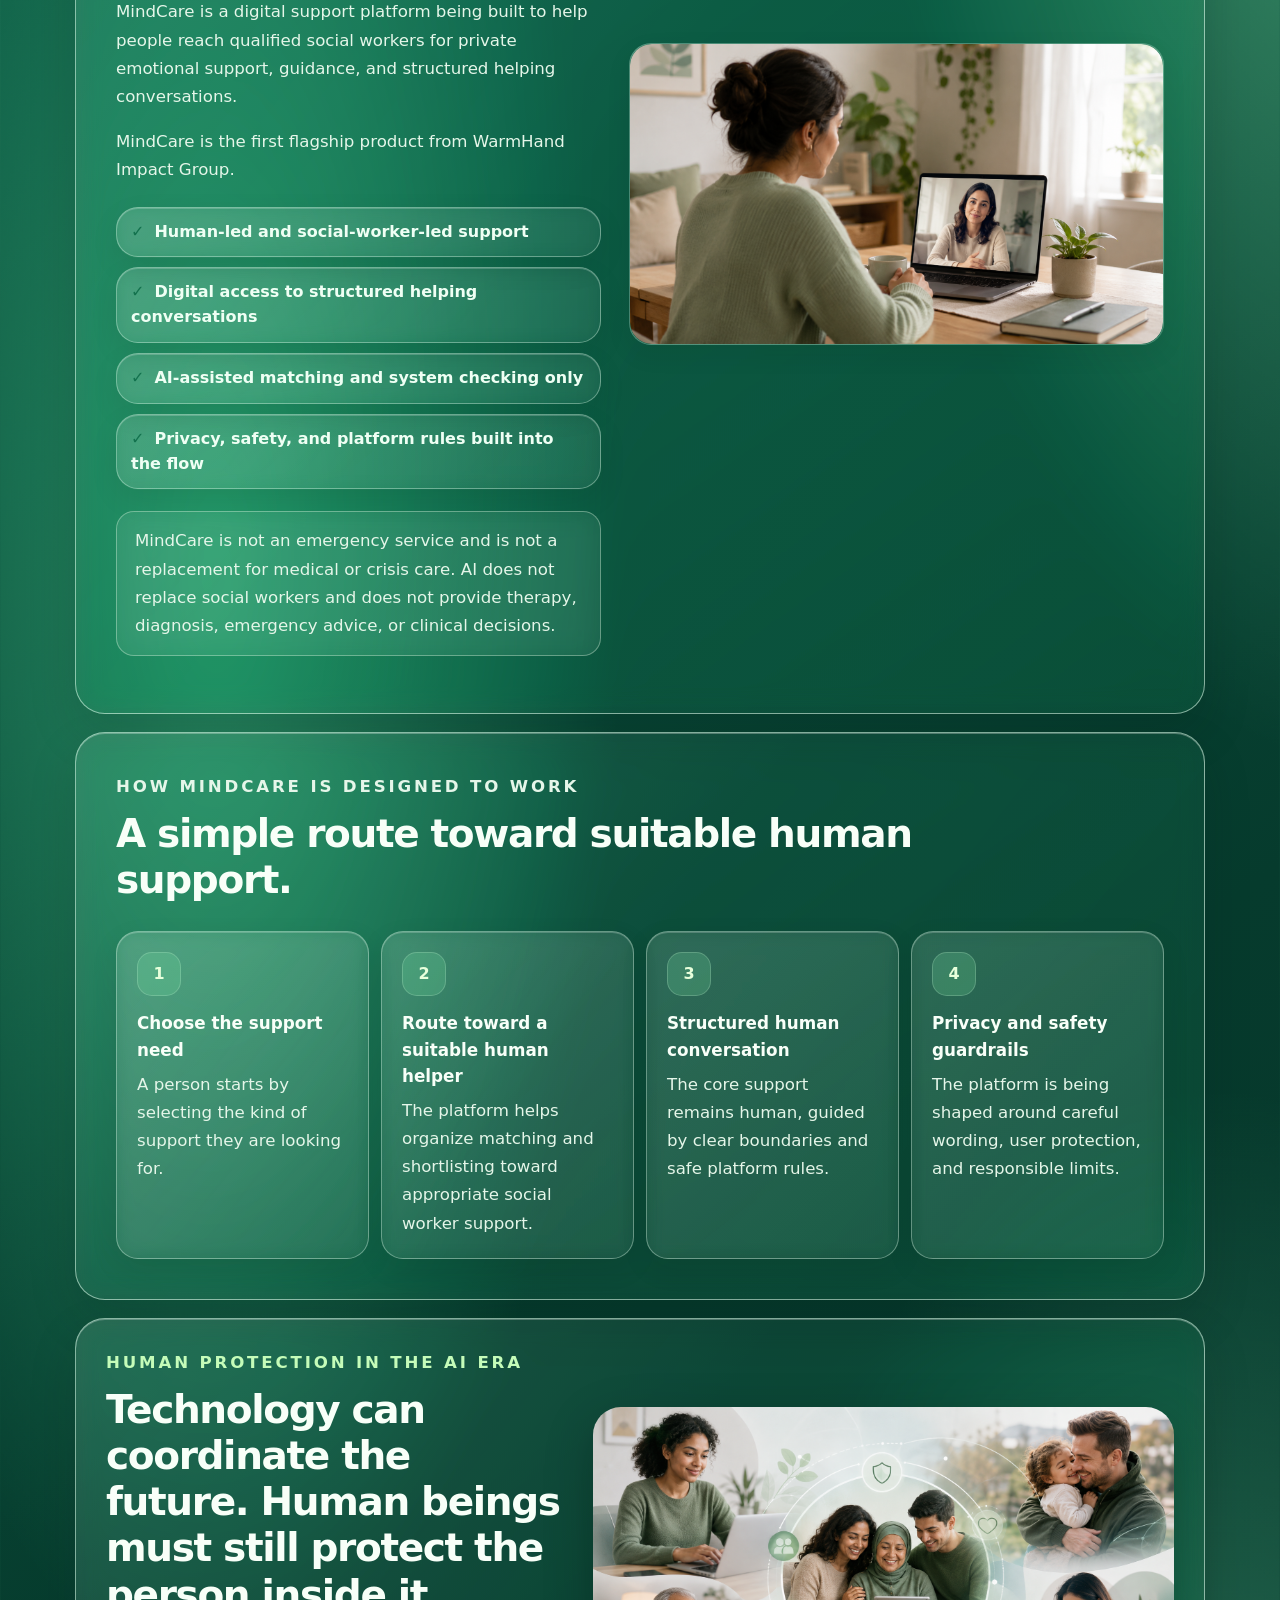
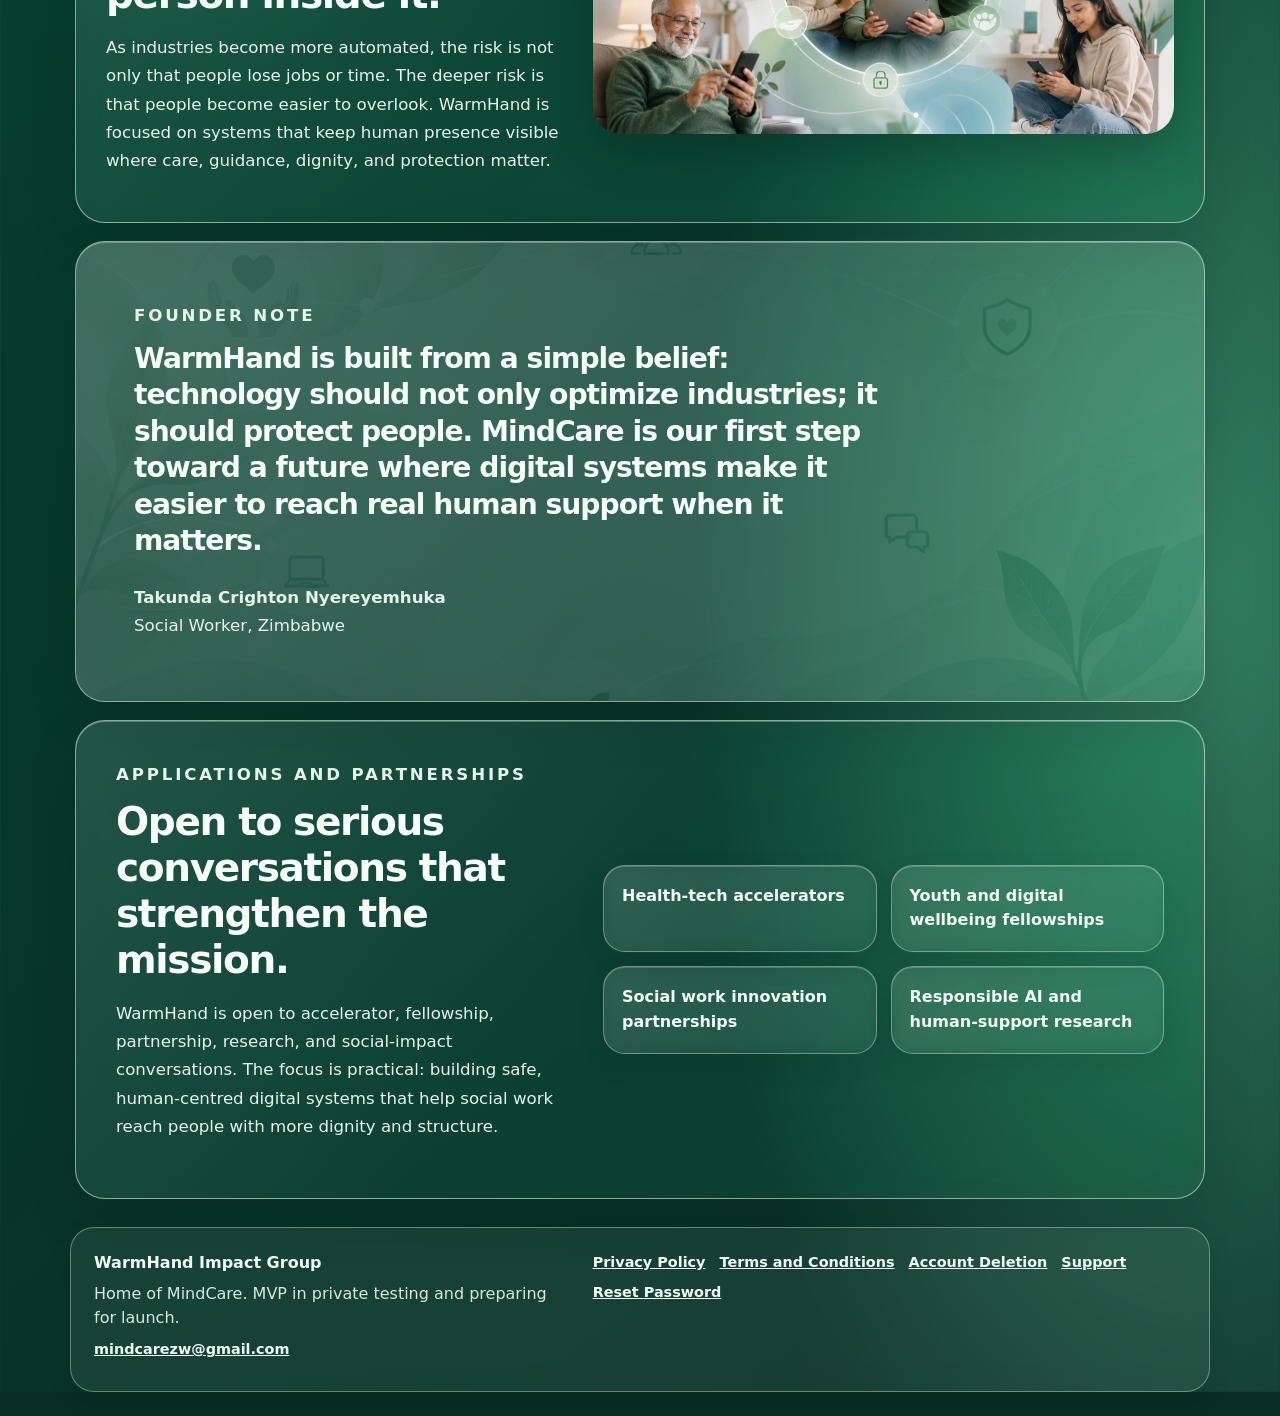
==== commit 3cb087ff: "Use transparent glass clarity layer on index.html" ====
--- a/index.html
+++ b/index.html
@@ -8,6 +8,7 @@
   <link rel="stylesheet" href="assets/styles.css"><link rel="stylesheet" href="assets/editorial-layout.css"><link rel="stylesheet" href="assets/glass-effects.css">
   <link rel="stylesheet" href="assets/glass-theme.css">
   <meta name="theme-color" content="#063f2f">
+  <link rel="stylesheet" href="assets/glass-clarity.css?v=3">
 </head>
 <body class="home-page">
   <a class="skip-link" href="#main">Skip to content</a>
--- a/assets/glass-clarity.css
+++ b/assets/glass-clarity.css
@@ -0,0 +1,118 @@
+/* WarmHand Clear Emerald Glass — corrective overlay v3.
+   Actual see-through liquid glass rather than dark green painted cards.
+   Last stylesheet after glass-theme.css, intentionally overrides opaque fills. */
+:root{
+  --clear-glass:rgba(208,255,226,.09);
+  --clear-edge:rgba(229,255,239,.55);
+  --clear-light:rgba(226,255,241,.21);
+  --clear-shadow:0 20px 48px rgba(0,23,18,.16),inset 0 1px 0 rgba(255,255,255,.28);
+}
+html{background:#072d24}
+body{
+  background:
+    radial-gradient(ellipse 42% 22% at 66% 7%,rgba(172,255,185,.55),transparent 72%),
+    radial-gradient(ellipse 52% 27% at 3% 22%,rgba(35,192,119,.62),transparent 75%),
+    radial-gradient(ellipse 50% 27% at 105% 44%,rgba(123,228,166,.52),transparent 74%),
+    radial-gradient(ellipse 42% 24% at 17% 61%,rgba(67,195,135,.54),transparent 75%),
+    radial-gradient(ellipse 56% 24% at 95% 87%,rgba(106,224,168,.43),transparent 74%),
+    linear-gradient(145deg,#0b5740,#0d5f48 38%,#063b2d 70%,#092d26)!important;
+  background-attachment:fixed;
+}
+body::before{
+  z-index:0!important;
+  filter:none!important;
+  opacity:1;
+  background:
+    radial-gradient(ellipse 220px 310px at 91% 12%,rgba(190,255,182,.22),transparent 70%),
+    radial-gradient(ellipse 180px 370px at 5% 38%,rgba(18,109,67,.30),transparent 74%),
+    radial-gradient(circle 90px at 78% 59%,rgba(195,255,218,.18),transparent 71%),
+    radial-gradient(circle 65px at 19% 73%,rgba(201,255,185,.15),transparent 75%);
+}
+body > header{position:sticky;z-index:90}
+body > main,body > footer{position:relative;z-index:1}
+/* Main hero and content: a bright translucent reflection over clearly visible green atmosphere. */
+.hero-copy,
+.split-section,.split-section.reverse,.partnership-section,
+.card-grid-section,.timeline-section,.product-spotlight,
+.full-bleed-card,.founder-note,
+.portfolio-hero,.portfolio-wrap .section,
+.content-card,.hero-card{
+  background:linear-gradient(128deg,rgba(231,255,240,.145) 0%,rgba(213,255,232,.055) 47%,rgba(126,239,169,.075) 100%)!important;
+  border:1px solid var(--clear-edge)!important;
+  box-shadow:var(--clear-shadow)!important;
+  -webkit-backdrop-filter:blur(12px) saturate(123%)!important;
+  backdrop-filter:blur(12px) saturate(123%)!important;
+}
+.info-card,.steps article,.partner-cards span,.portfolio-panel,.check-list li{
+  background:linear-gradient(142deg,rgba(228,255,235,.12),rgba(201,255,229,.045))!important;
+  border:1px solid rgba(231,255,238,.37)!important;
+  box-shadow:0 10px 28px rgba(0,20,16,.09),inset 0 1px 0 rgba(255,255,255,.20)!important;
+  -webkit-backdrop-filter:blur(9px) saturate(120%)!important;
+  backdrop-filter:blur(9px) saturate(120%)!important
+}
+/* Reflective highlight is a sheen, not opaque filler. */
+.hero-copy{position:relative;isolation:isolate}
+.hero-copy::before{
+  background:radial-gradient(ellipse at 86% 4%,rgba(230,255,229,.17),rgba(170,255,191,.04) 38%,transparent 68%)!important;
+  width:360px!important;height:320px!important;pointer-events:none
+}
+.site-header{
+  background:rgba(22,92,68,.20)!important;
+  border-bottom:1px solid rgba(238,255,241,.35)!important;
+  -webkit-backdrop-filter:blur(15px) saturate(123%)!important;
+  backdrop-filter:blur(15px) saturate(123%)!important
+}
+.mobile-nav summary{
+  background:rgba(215,255,232,.09)!important;
+  border:1px solid rgba(240,255,245,.47)!important
+}
+.mobile-nav[open] .mobile-nav-links{
+  background:rgba(8,69,49,.50)!important;
+  -webkit-backdrop-filter:blur(20px)!important;backdrop-filter:blur(20px)!important
+}
+.status-badge,.soft-badge,.legal-pill,.portfolio-summary span,.button.secondary,.button.ghost{
+  background:rgba(203,255,225,.075)!important;
+  border:1px solid rgba(235,255,237,.43)!important;
+  -webkit-backdrop-filter:blur(11px)!important;
+  backdrop-filter:blur(11px)!important
+}
+.safe-note,.portfolio-note,.notice{
+  background:rgba(203,255,226,.075)!important;
+  border:1px solid rgba(238,255,236,.35)!important
+}
+.site-footer{
+  background:rgba(207,255,229,.075)!important;
+  border:1px solid rgba(237,255,241,.36)!important;
+  -webkit-backdrop-filter:blur(12px)!important;
+  backdrop-filter:blur(12px)!important
+}
+/* A small edge reflection gives glass shape without blocking the image behind it. */
+.hero-copy::after,.portfolio-hero::after{
+  content:"";position:absolute;top:1px;left:6%;width:49%;height:1px;
+  background:linear-gradient(90deg,transparent,rgba(255,255,255,.65),transparent);
+  pointer-events:none
+}
+.portfolio-hero{position:relative}
+/* Glass only helps when text remains readable. */
+.hero-copy h1,.section h2,.portfolio-hero h1,
+.content-card h1,.content-card h2,.hero-card h1,
+.info-card h3,.steps h3,.portfolio-panel h3{color:#f8fff8!important}
+.hero-lead,.section p,.portfolio-hero p,.portfolio-panel p,
+.content-card p,.content-card li,.hero-card p{color:#e5f6e9!important}
+@media(max-width:620px){
+  body{background-attachment:scroll}
+  body::before{position:absolute;min-height:100%;background-size:100% 100%}
+  .hero-copy,.portfolio-hero,.content-card,.hero-card{box-shadow:0 13px 35px rgba(0,28,20,.16),inset 0 1px 0 rgba(255,255,255,.28)!important}
+}
+/* Accessibility overrides must come after the translucent declarations. */
+@media(prefers-reduced-transparency:reduce){
+  .site-header,.hero-copy,.split-section,.split-section.reverse,.partnership-section,.card-grid-section,.timeline-section,.product-spotlight,.full-bleed-card,.founder-note,.portfolio-hero,.portfolio-wrap .section,.content-card,.hero-card,.info-card,.steps article,.partner-cards span,.portfolio-panel{
+    background:#14543e!important;
+    -webkit-backdrop-filter:none!important;backdrop-filter:none!important
+  }
+}
+@supports not ((-webkit-backdrop-filter:blur(1px)) or (backdrop-filter:blur(1px))){
+  .site-header,.hero-copy,.split-section,.split-section.reverse,.partnership-section,.card-grid-section,.timeline-section,.product-spotlight,.full-bleed-card,.founder-note,.portfolio-hero,.portfolio-wrap .section,.content-card,.hero-card,.info-card,.steps article,.partner-cards span,.portfolio-panel{
+    background:rgba(11,72,51,.92)!important
+  }
+}
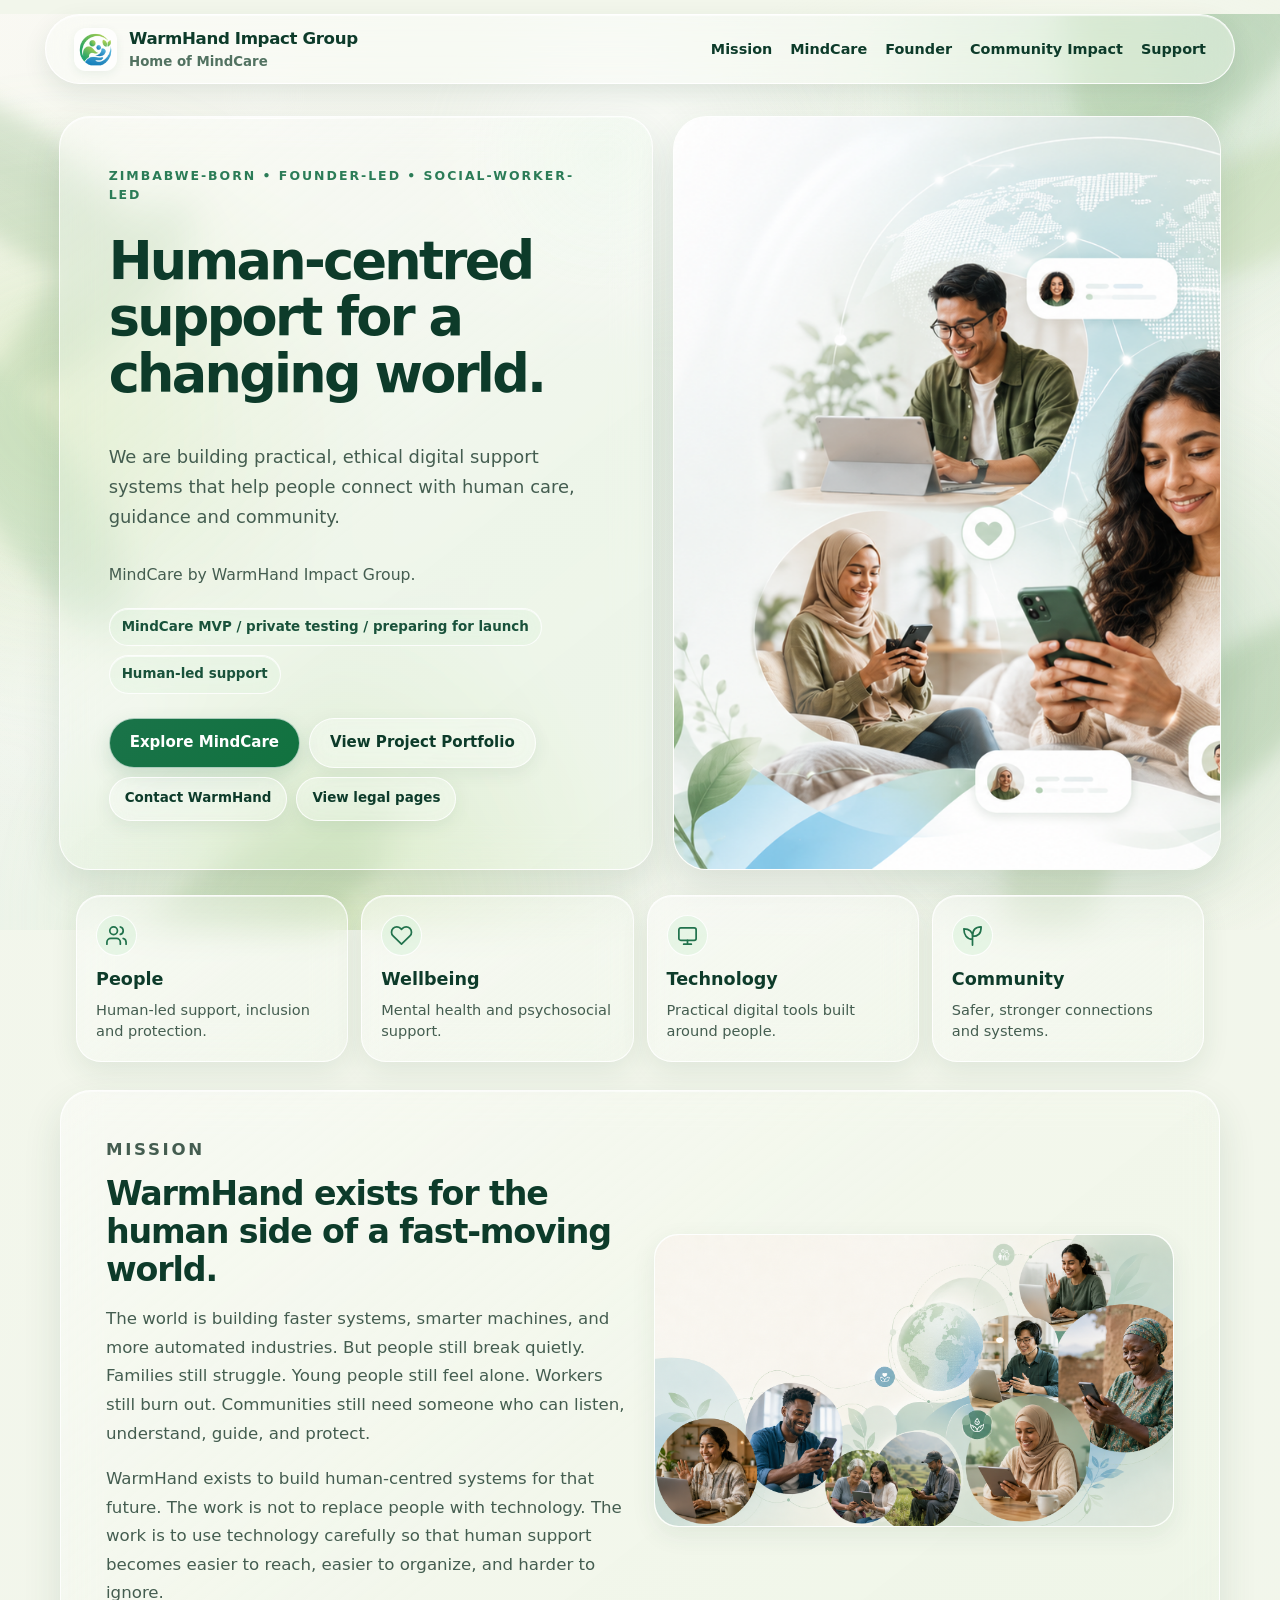
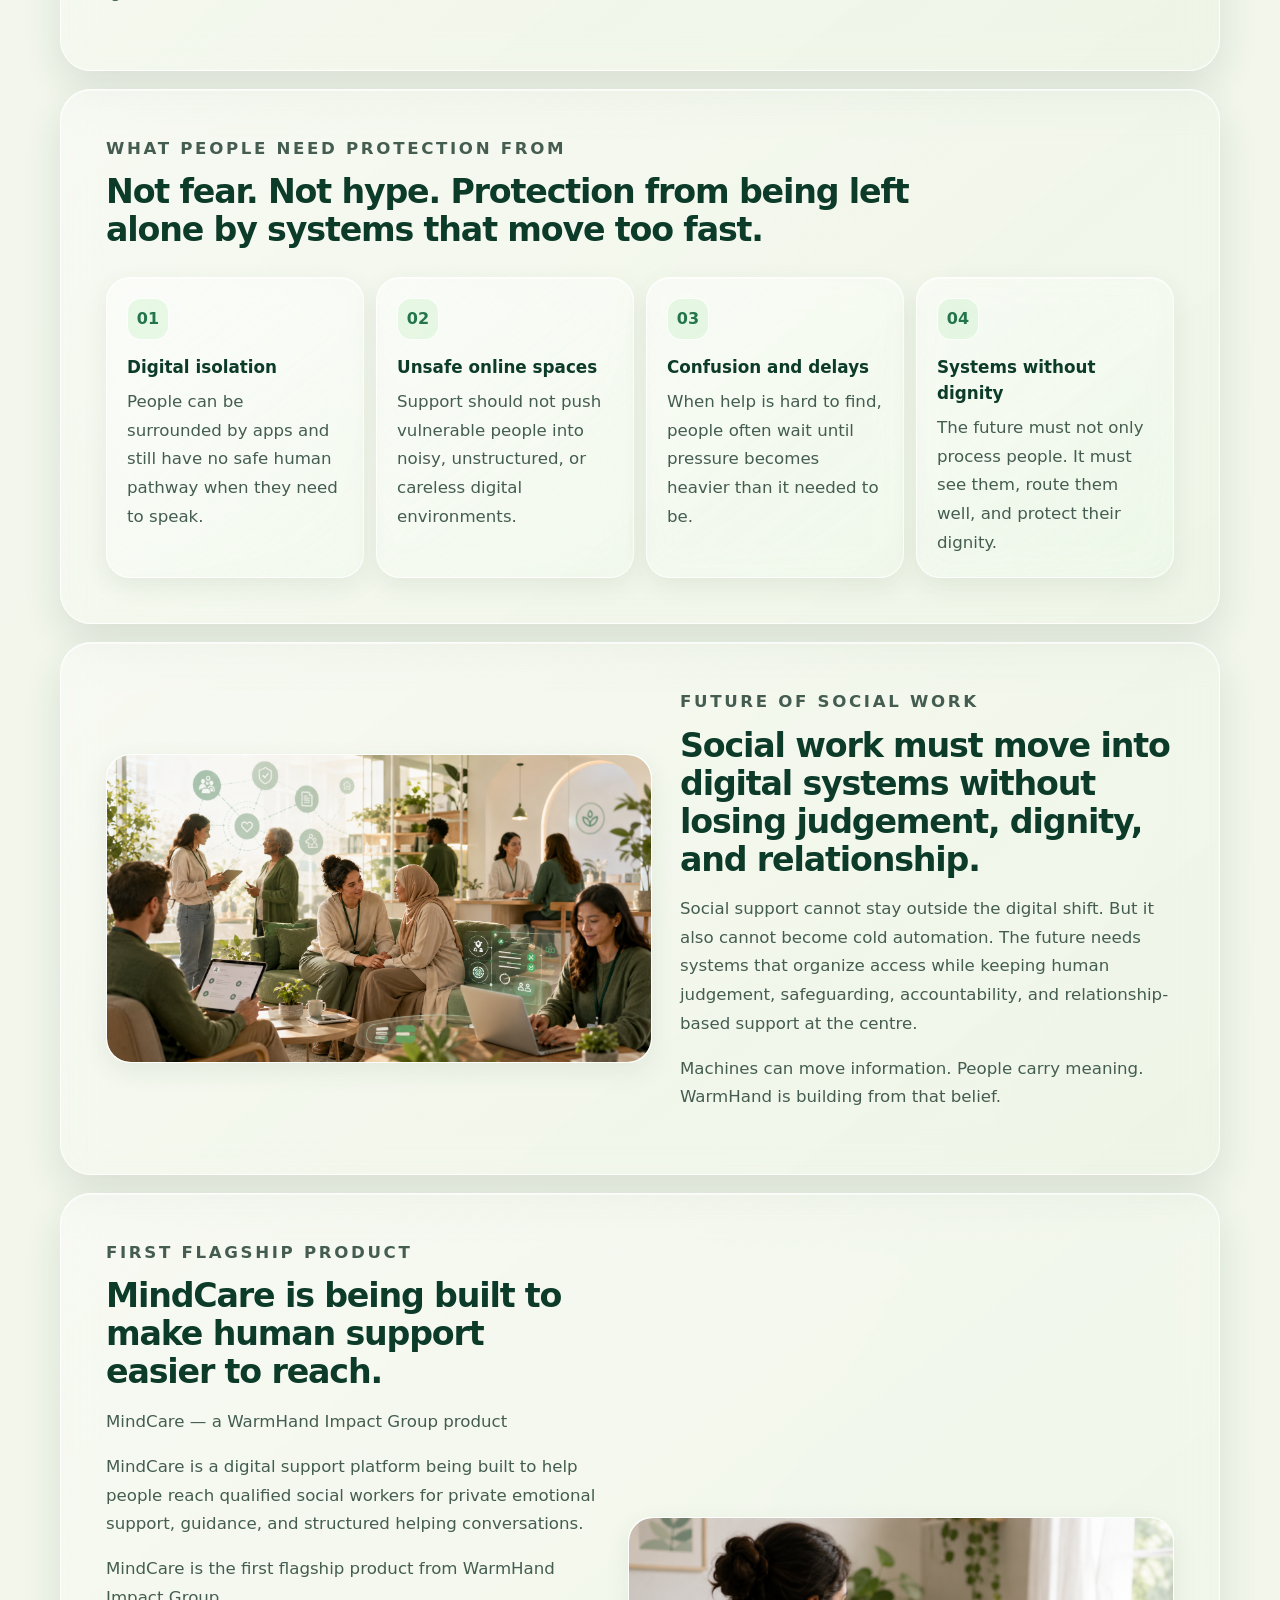
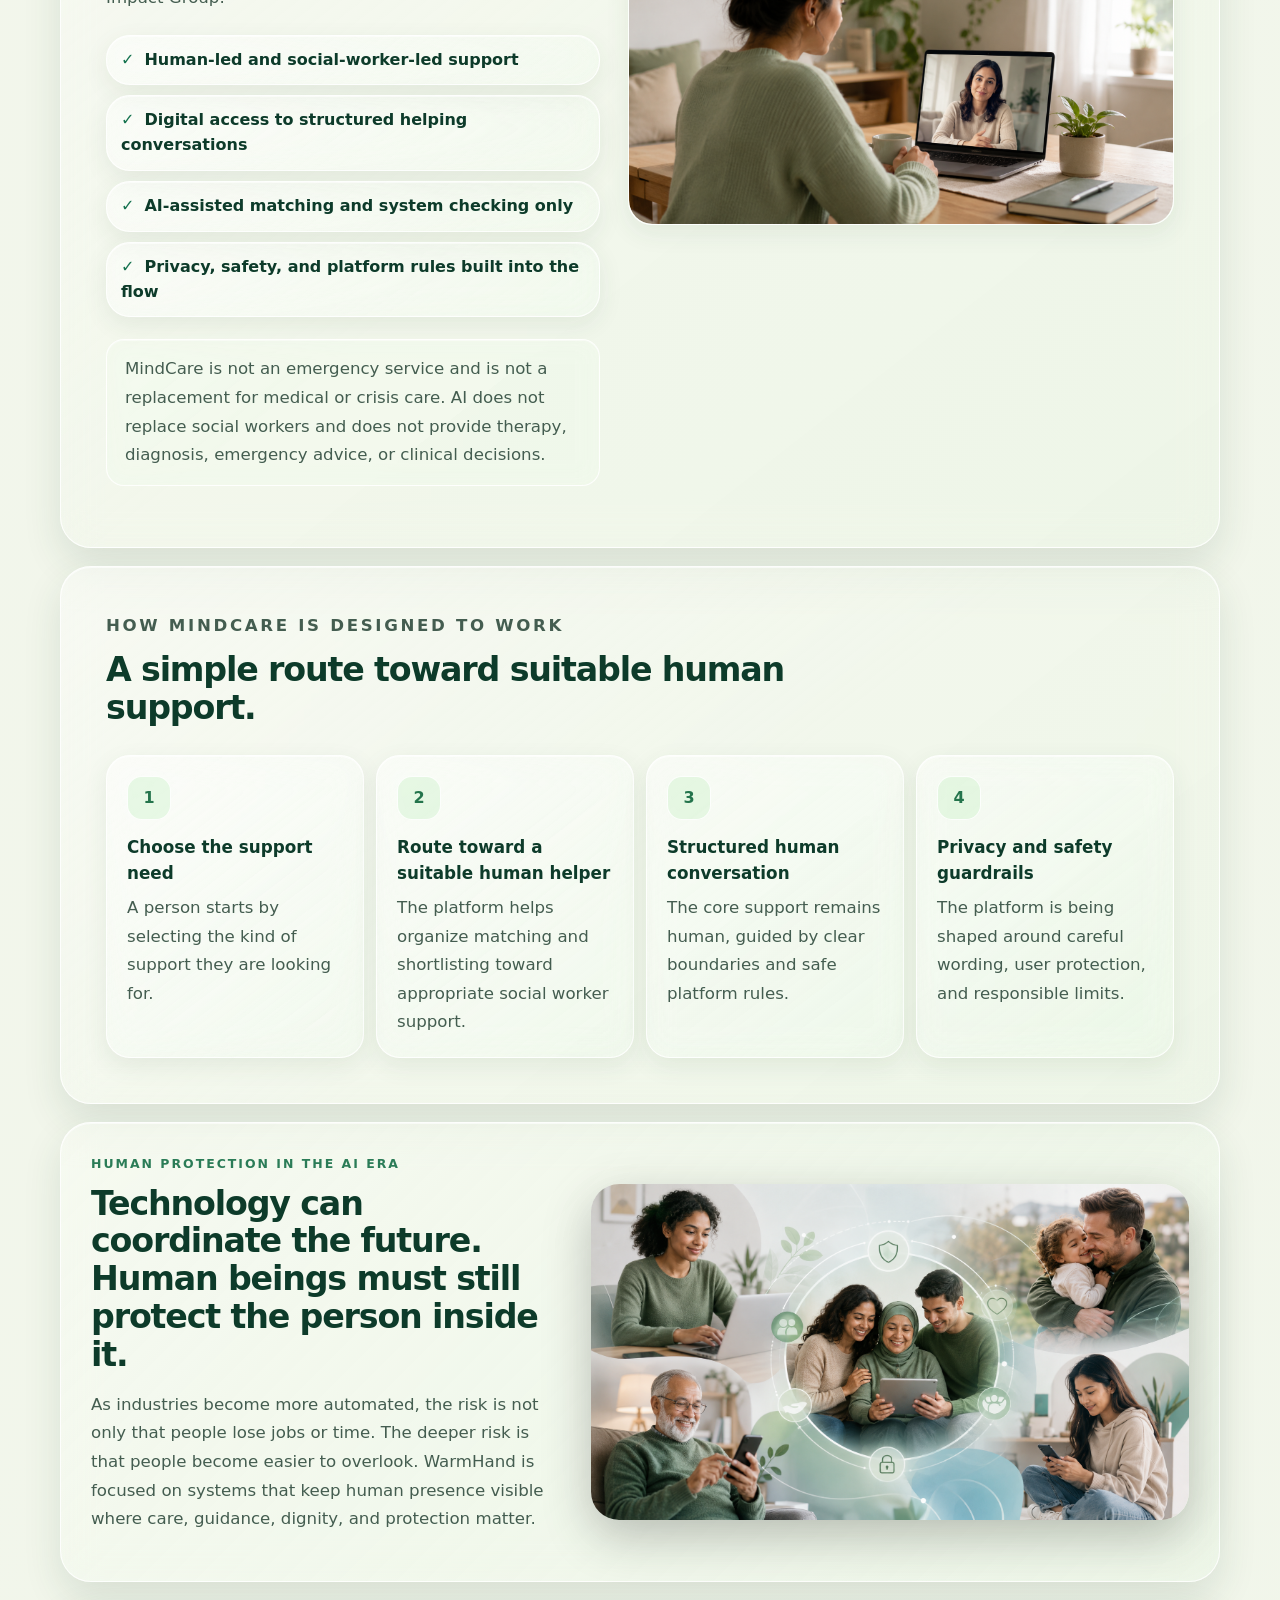
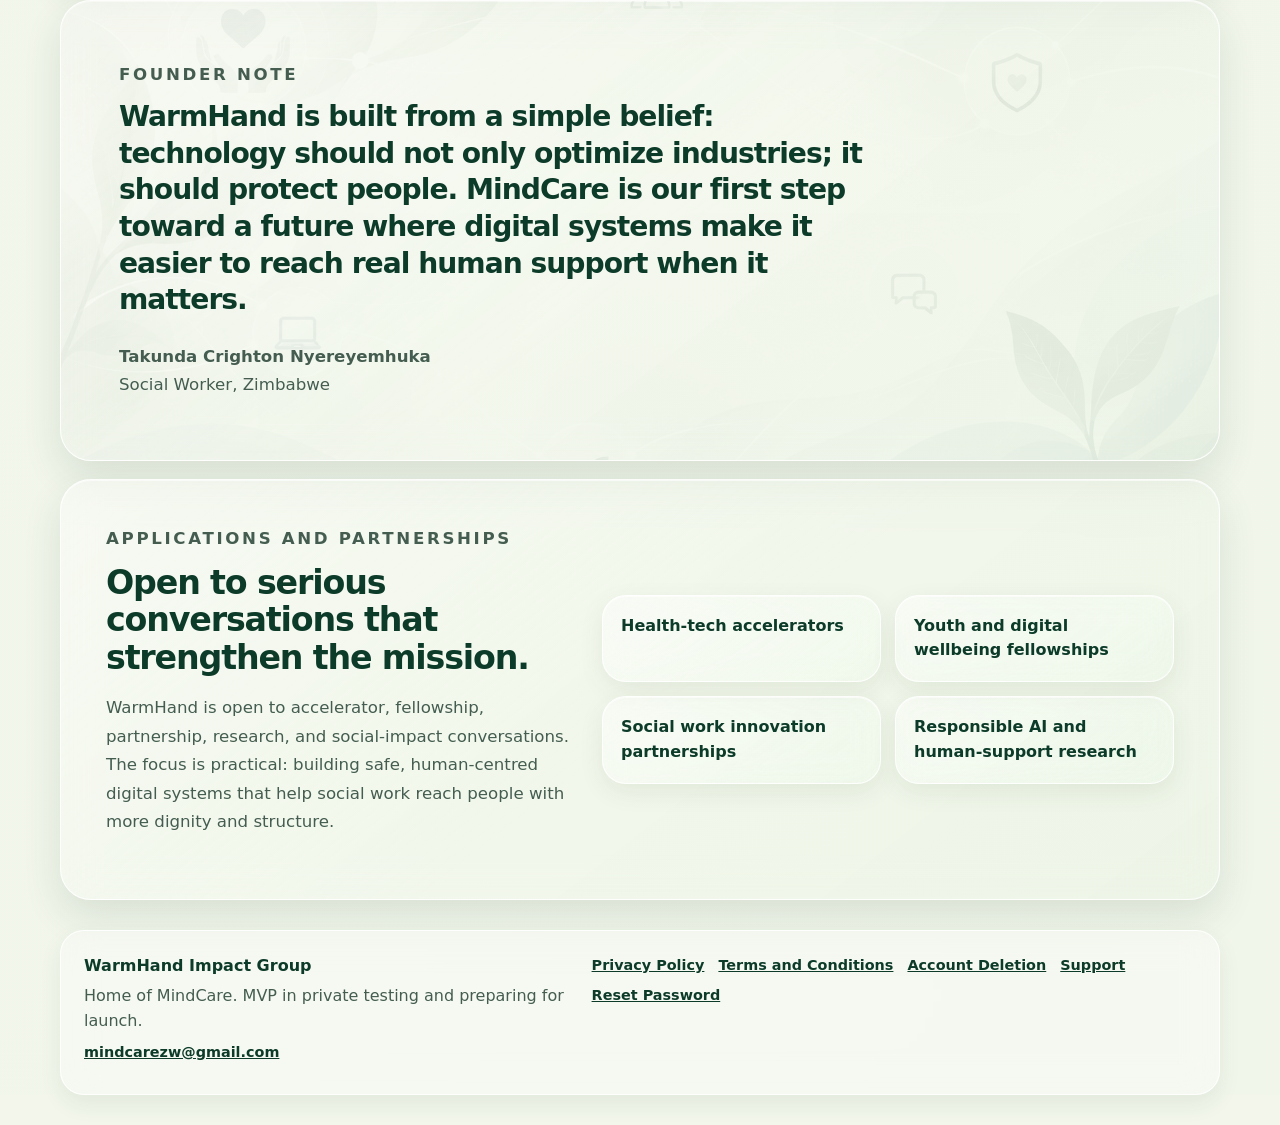
==== commit 057aaa0d: "Apply approved ivory-sage glass design to index.html" ====
--- a/index.html
+++ b/index.html
@@ -9,6 +9,7 @@
   <link rel="stylesheet" href="assets/glass-theme.css">
   <meta name="theme-color" content="#063f2f">
   <link rel="stylesheet" href="assets/glass-clarity.css?v=3">
+  <link rel="stylesheet" href="assets/ivory-glass.css?v=1">
 </head>
 <body class="home-page">
   <a class="skip-link" href="#main">Skip to content</a>
@@ -53,6 +54,14 @@
       <div class="hero-visual" aria-label="People using digital support tools">
         <img src="assets/images/hero-human-systems.png" alt="Diverse people connecting through digital support systems">
       </div>
+    </section>
+
+
+    <section class="focus-strip" aria-label="WarmHand focus areas">
+      <article class="focus-tile"><span class="focus-symbol"><svg viewBox="0 0 24 24" width="23" height="23" fill="none" stroke="currentColor" stroke-width="1.8" stroke-linecap="round" stroke-linejoin="round" aria-hidden="true"><path d="M16 21v-2a4 4 0 0 0-4-4H6a4 4 0 0 0-4 4v2"/><circle cx="9" cy="7" r="4"/><path d="M22 21v-2a4 4 0 0 0-3-3.87M16 3.13a4 4 0 0 1 0 7.75"/></svg></span><h3>People</h3><p>Human-led support, inclusion and protection.</p></article>
+      <article class="focus-tile"><span class="focus-symbol"><svg viewBox="0 0 24 24" width="23" height="23" fill="none" stroke="currentColor" stroke-width="1.8" stroke-linecap="round" stroke-linejoin="round" aria-hidden="true"><path d="M20.8 4.6a5.5 5.5 0 0 0-7.8 0l-1 1-1-1a5.5 5.5 0 0 0-7.8 7.8L12 21l8.8-8.6a5.5 5.5 0 0 0 0-7.8z"/></svg></span><h3>Wellbeing</h3><p>Mental health and psychosocial support.</p></article>
+      <article class="focus-tile"><span class="focus-symbol"><svg viewBox="0 0 24 24" width="23" height="23" fill="none" stroke="currentColor" stroke-width="1.8" stroke-linecap="round" stroke-linejoin="round" aria-hidden="true"><rect x="3" y="4" width="18" height="13" rx="2"/><path d="M8 21h8M12 17v4"/></svg></span><h3>Technology</h3><p>Practical digital tools built around people.</p></article>
+      <article class="focus-tile"><span class="focus-symbol"><svg viewBox="0 0 24 24" width="23" height="23" fill="none" stroke="currentColor" stroke-width="1.8" stroke-linecap="round" stroke-linejoin="round" aria-hidden="true"><path d="M12 22v-10M12 16c-6 0-9-5-9-11 6 0 9 3 9 8M12 13c0-7 3-10 9-10 0 7-3 10-9 10"/></svg></span><h3>Community</h3><p>Safer, stronger connections and systems.</p></article>
     </section>
 
     <section id="mission" class="section split-section">
--- a/assets/ivory-glass.css
+++ b/assets/ivory-glass.css
@@ -0,0 +1,329 @@
+/* WarmHand IVORY + SAGE GLASS — approved visual direction
+ * Frosted white with a faint green tint, dark forest typography,
+ * and a soft, visible botanical background.
+ * Loaded AFTER all previous themes on every page.
+ */
+:root{
+ --sage-ink:#0d3b2a;
+ --sage-muted:#445d50;
+ --sage-leaf:#1b7750;
+ --sage-outline:rgba(255,255,255,.85);
+ --sage-glass:rgba(255,255,255,.32);
+ --sage-glass-strong:rgba(255,255,255,.43);
+ --sage-shadow:0 16px 38px rgba(35,72,51,.12),inset 0 1px 0 rgba(255,255,255,.60);
+}
+html{background:#f2f6eb!important;color-scheme:light}
+body{
+ color:var(--sage-ink)!important;
+ background:
+ linear-gradient(120deg,rgba(253,253,249,.06),rgba(216,238,218,.04)),
+ url("images/botanical-glass-backdrop.svg") center center / cover fixed no-repeat!important;
+ background-color:#f2f6eb!important;
+ -webkit-font-smoothing:antialiased;
+}
+body::before{display:none!important}
+body::after{content:"";display:block;position:fixed;inset:0;z-index:0;pointer-events:none;background:radial-gradient(ellipse 34% 18% at 83% 8%,rgba(250,255,235,.22),transparent 78%),radial-gradient(ellipse 26% 22% at 8% 77%,rgba(255,255,255,.25),transparent 78%)}
+body > main,body > footer{position:relative;z-index:1}
+a{color:#16543d!important}
+a:hover{color:#0c7446!important}
+a:focus-visible,button:focus-visible,summary:focus-visible{outline:3px solid #13774f!important;outline-offset:3px}
+.site-header{
+ max-width:1190px!important;
+ width:calc(100% - 32px)!important;
+ margin:14px auto 6px!important;
+ border-radius:999px!important;
+ top:9px!important;
+ position:sticky!important;
+ z-index:95!important;
+ background:rgba(253,255,251,.34)!important;
+ border:1px solid rgba(255,255,255,.92)!important;
+ box-shadow:0 9px 24px rgba(31,65,47,.10),inset 0 1px 1px rgba(255,255,255,.70)!important;
+ -webkit-backdrop-filter:blur(22px) saturate(115%)!important;
+ backdrop-filter:blur(22px) saturate(115%)!important;
+}
+.nav-shell{padding:11px 19px!important;max-width:1170px;gap:12px}
+.brand{min-width:0}
+.brand strong{font-size:1.04rem!important;color:var(--sage-ink)!important;letter-spacing:-.022em}
+.brand small{color:#527261!important;font-weight:600}
+.brand-logo{width:43px;height:43px;box-shadow:0 3px 10px rgba(27,94,58,.07)!important;background:rgba(255,255,255,.72)!important}
+.nav-links a{color:var(--sage-ink)!important;font-size:.9rem;font-weight:650!important}
+.nav-links a:hover{color:var(--sage-leaf)!important}
+.mobile-nav summary{
+ background:rgba(255,255,255,.32)!important;
+ border:1px solid rgba(255,255,255,.88)!important;
+ color:var(--sage-ink)!important;
+ border-radius:999px!important;
+ box-shadow:inset 0 1px 0 rgba(255,255,255,.7),0 3px 10px rgba(41,73,50,.05)!important;
+ -webkit-backdrop-filter:blur(16px)!important;
+ backdrop-filter:blur(16px)!important
+}
+.mobile-nav[open] .mobile-nav-links{
+ background:rgba(249,254,248,.85)!important;
+ border:1px solid rgba(255,255,255,.95)!important;
+ box-shadow:0 15px 30px rgba(28,77,47,.12)!important;
+ -webkit-backdrop-filter:blur(22px)!important;
+ backdrop-filter:blur(22px)!important;
+}
+.mobile-nav-links a{color:var(--sage-ink)!important}
+.mobile-nav-links a:hover{background:rgba(109,188,121,.15)!important}
+.hero-section{
+ max-width:1190px!important;
+ display:grid!important;
+ grid-template-columns:minmax(0,1.04fr) minmax(0,.96fr)!important;
+ align-items:stretch!important;
+ gap:20px!important;
+ padding:26px 14px 15px!important;
+}
+.hero-copy,.split-section,.split-section.reverse,.partnership-section,
+.card-grid-section,.timeline-section,.product-spotlight,
+.full-bleed-card,.founder-note,.portfolio-hero,.portfolio-wrap .section,
+.content-card,.hero-card{
+ background:linear-gradient(142deg,rgba(255,255,255,.40),rgba(247,255,247,.17) 53%,rgba(223,245,223,.18))!important;
+ border:1px solid var(--sage-outline)!important;
+ color:var(--sage-ink)!important;
+ -webkit-backdrop-filter:blur(18px) saturate(109%)!important;
+ backdrop-filter:blur(18px) saturate(109%)!important;
+ box-shadow:var(--sage-shadow)!important;
+ border-radius:31px!important;
+}
+.hero-copy{
+ padding:clamp(27px,3.8vw,52px)!important;
+ display:flex;flex-direction:column;justify-content:center;
+ isolation:isolate;overflow:hidden;
+}
+.hero-copy::before{
+ background:radial-gradient(circle,rgba(190,233,187,.19),transparent 70%)!important;
+ width:280px!important;height:280px!important;
+ opacity:.65!important;
+}
+.hero-copy>*{position:relative;z-index:1}
+.hero-copy::after,.portfolio-hero::after{
+ content:"";position:absolute;top:1px;left:7%;width:55%;height:1px;
+ background:linear-gradient(90deg,transparent,rgba(255,255,255,.95),transparent);
+ pointer-events:none
+}
+.hero-copy h1{
+ font-size:clamp(2.18rem,4.1vw,3.9rem)!important;
+ line-height:1.08!important;
+ letter-spacing:-.051em!important;
+ color:var(--sage-ink)!important;
+ margin:18px 0 21px!important;
+ max-width:670px;
+ text-wrap:balance;
+}
+.hero-lead,.hero-copy p:not(.eyebrow){
+ color:var(--sage-muted)!important;
+}
+.hero-lead{font-size:clamp(1.02rem,1.4vw,1.18rem)!important;line-height:1.67!important;max-width:670px}
+.eyebrow,.full-bleed-card .eyebrow{
+ font-size:.78rem!important;
+ letter-spacing:.16em!important;
+ color:#2b7c57!important;
+ font-weight:850!important;
+}
+.brand-product-line,.product-line,.brand-explainer{color:var(--sage-ink)!important}
+.hero-visual{
+ margin:0!important;max-height:none!important;min-height:420px;
+ border-radius:34px!important;
+ border:1px solid rgba(255,255,255,.88)!important;
+ background:rgba(255,255,255,.24)!important;
+ box-shadow:var(--sage-shadow)!important;
+ overflow:hidden!important;
+}
+.hero-visual img{max-height:none!important;height:100%!important;min-height:420px!important;width:100%!important;object-fit:cover}
+.hero-visual::after{display:none!important}
+.eyebrow, .status-badge,.soft-badge{max-width:100%}
+.badge-row{gap:9px!important}
+.status-badge,.soft-badge,.legal-pill,.portfolio-summary span{
+ color:#19523b!important;
+ background:rgba(221,242,220,.37)!important;
+ border:1px solid rgba(255,255,255,.83)!important;
+ box-shadow:inset 0 1px 0 rgba(255,255,255,.67)!important;
+ -webkit-backdrop-filter:blur(14px)!important;
+ backdrop-filter:blur(14px)!important;
+ font-weight:700!important;
+}
+.button,.action-row .button{
+ border-radius:999px!important;
+ padding:12px 20px!important;
+ color:var(--sage-ink)!important;
+ text-decoration:none!important;
+ font-weight:750!important;
+ min-height:44px;
+ box-shadow:0 5px 18px rgba(23,76,47,.08)!important;
+}
+.button.primary,.button:not(.secondary):not(.ghost),.action-row .button:not(.secondary){
+ background:linear-gradient(135deg,#1a7349,#11723f)!important;
+ color:#ffffff!important;
+ border:1px solid rgba(255,255,255,.64)!important;
+ box-shadow:0 8px 20px rgba(23,102,61,.17)!important;
+}
+.button.secondary,.button.ghost,.action-row .button.secondary{
+ background:rgba(255,255,255,.28)!important;
+ color:var(--sage-ink)!important;
+ border:1px solid rgba(255,255,255,.84)!important;
+ -webkit-backdrop-filter:blur(14px)!important;
+ backdrop-filter:blur(14px)!important;
+}
+.button:hover{transform:translateY(-2px)!important}
+.hero-copy .cta-row{gap:9px!important;margin-top:24px!important}
+.hero-copy .cta-row .button:nth-child(n+3){font-size:.84rem!important;padding:10px 15px!important}
+.section h2,.portfolio-wrap .section h2,.portfolio-hero h1,
+.hero-card h1,.content-card h1,.content-card h2,
+.info-card h3,.steps h3,.portfolio-panel h3{
+ color:var(--sage-ink)!important;
+}
+.section p,.section li,.section strong,.section blockquote,
+.portfolio-hero>p:not(.eyebrow),.portfolio-panel p,
+.content-card p,.content-card li,.hero-card p{
+ color:var(--sage-muted)!important;
+}
+.section p a,.portfolio-wrap a:not(.button),.content-card a,.hero-card a:not(.button){color:#186c48!important}
+.section{scroll-margin-top:104px}
+.section h2{font-size:clamp(1.72rem,2.6vw,2.7rem)!important;line-height:1.14!important}
+.section p{font-size:clamp(.97rem,1.3vw,1.07rem)!important;line-height:1.72}
+.focus-strip{
+ max-width:1160px;
+ margin:10px auto 28px;
+ display:grid;grid-template-columns:repeat(4,minmax(0,1fr));
+ gap:13px;padding:0 16px;
+ position:relative;z-index:1;
+}
+.focus-tile{
+ border:1px solid rgba(255,255,255,.88);
+ border-radius:25px;
+ padding:19px;
+ background:linear-gradient(142deg,rgba(255,255,255,.40),rgba(240,251,239,.18));
+ -webkit-backdrop-filter:blur(16px);backdrop-filter:blur(16px);
+ box-shadow:0 10px 28px rgba(30,75,48,.09),inset 0 1px 0 rgba(255,255,255,.6);
+}
+.focus-tile .focus-symbol{
+ display:inline-grid;place-items:center;width:41px;height:41px;border-radius:50%;
+ background:rgba(214,240,215,.48);border:1px solid rgba(255,255,255,.9);
+ color:#21724c;margin-bottom:10px;font-size:1.2rem
+}
+.focus-tile h3{margin:0 0 5px;color:var(--sage-ink);font-size:1.1rem}
+.focus-tile p{font-size:.91rem;line-height:1.5;color:var(--sage-muted);margin:0}
+.info-card,.steps article,.partner-cards span,.portfolio-panel,.check-list li,.image-card{
+ color:var(--sage-ink)!important;
+ background:linear-gradient(143deg,rgba(255,255,255,.40),rgba(238,253,240,.17))!important;
+ border:1px solid rgba(255,255,255,.84)!important;
+ border-radius:24px!important;
+ -webkit-backdrop-filter:blur(15px) saturate(110%)!important;
+ backdrop-filter:blur(15px) saturate(110%)!important;
+ box-shadow:0 8px 25px rgba(41,81,50,.085),inset 0 1px 0 rgba(255,255,255,.57)!important;
+}
+.info-card h3,.steps h3,.partner-cards span,.portfolio-panel h3,.check-list li{color:var(--sage-ink)!important}
+.info-card p,.steps p,.portfolio-panel p{color:var(--sage-muted)!important}
+.info-card span,.steps strong{
+ background:rgba(206,241,205,.45)!important;
+ color:#24744c!important;
+ border:1px solid rgba(255,255,255,.85)!important;
+}
+.split-section,.split-section.reverse,.partnership-section,.card-grid-section,.timeline-section,.product-spotlight{
+ max-width:1160px!important;margin:18px auto!important;
+ padding:clamp(24px,3.8vw,45px)!important;gap:28px!important
+}
+.full-bleed-card{
+ max-width:1160px!important;margin:18px auto!important;
+ background:linear-gradient(135deg,rgba(252,255,249,.42),rgba(221,245,223,.20))!important;
+}
+.full-bleed-card h2,.full-bleed-card p{color:var(--sage-ink)!important}
+.full-bleed-card p{color:var(--sage-muted)!important}
+.founder-note{max-width:1160px!important;min-height:0!important;overflow:hidden}
+.founder-bg{opacity:.13!important}
+.founder-content blockquote,.founder-name{color:var(--sage-ink)!important}
+.founder-role{color:var(--sage-muted)!important}
+.safe-note,.portfolio-note,.notice{
+ background:rgba(240,251,235,.40)!important;
+ border:1px solid rgba(255,255,255,.86)!important;
+ color:#315b43!important;
+ -webkit-backdrop-filter:blur(12px)!important;
+ backdrop-filter:blur(12px)!important;
+ box-shadow:inset 0 1px 0 rgba(255,255,255,.44)
+}
+.portfolio-hero,.portfolio-wrap .section{background:linear-gradient(140deg,rgba(255,255,255,.41),rgba(239,252,238,.17))!important}
+.portfolio-hero{position:relative!important;padding:clamp(26px,4vw,48px)!important}
+.portfolio-hero h1{font-size:clamp(2rem,4vw,3.6rem)!important}
+.portfolio-wrap .section{padding:clamp(22px,3vw,36px)!important}
+.portfolio-wrap .section h2{font-size:clamp(1.7rem,2.65vw,2.4rem)!important}
+.portfolio-panel{padding:21px!important}
+.portfolio-wrap .portfolio-note{color:#315b43!important}
+.portfolio-hero .cta-row{gap:10px}
+.site-footer{
+ color:var(--sage-ink)!important;
+ max-width:1160px!important;
+ margin:30px auto!important;
+ background:rgba(255,255,255,.32)!important;
+ border:1px solid rgba(255,255,255,.85)!important;
+ box-shadow:0 9px 22px rgba(37,83,51,.08)!important;
+ -webkit-backdrop-filter:blur(17px)!important;backdrop-filter:blur(17px)!important;
+ border-radius:24px!important
+}
+.site-footer strong,.site-footer a{color:var(--sage-ink)!important}
+.site-footer p{color:var(--sage-muted)!important}
+.info-page main.content-main{max-width:990px!important;margin:25px auto 35px!important}
+.info-page .content-card{
+ padding:clamp(25px,5vw,55px)!important;
+ background:linear-gradient(145deg,rgba(255,255,255,.48),rgba(237,251,236,.18))!important
+}
+.info-page .content-card h1{color:var(--sage-ink)!important}
+.info-page .content-card h2{color:#174d37!important}
+.info-page .content-card p,.info-page .content-card li{color:#3b5847!important}
+.reset-page .page-shell{max-width:880px;margin:34px auto}
+.reset-page .hero-card{padding:clamp(24px,5vw,50px)!important}
+.reset-page .hero-card h1{color:var(--sage-ink)!important}
+.reset-page .hero-card p{color:var(--sage-muted)!important}
+/* Desktop image / content balance; mobile reference stacks panels. */
+@media(max-width:990px){
+ .hero-section{grid-template-columns:1fr!important;max-width:790px!important}
+ .hero-visual{height:auto!important;min-height:0!important;max-height:330px!important}
+ .hero-visual img{height:330px!important;min-height:0!important;max-height:330px!important}
+ .focus-strip{max-width:790px;grid-template-columns:repeat(2,minmax(0,1fr))}
+}
+@media(max-width:620px){
+ body{background-attachment:scroll!important}
+ .site-header{width:calc(100% - 22px)!important;margin:10px auto 4px!important;top:6px!important}
+ .nav-shell{padding:9px 12px!important}
+ .brand strong{font-size:.88rem!important;line-height:1.1}
+ .brand-logo{width:39px!important;height:39px!important}
+ .mobile-nav summary{padding:9px 11px!important;font-size:.88rem}
+ .hero-section{padding:15px 10px 6px!important;gap:12px!important}
+ .hero-copy{padding:27px 24px!important;border-radius:27px!important}
+ .hero-copy h1{font-size:clamp(2rem,8vw,2.65rem)!important;line-height:1.1!important}
+ .hero-lead{font-size:.98rem!important;line-height:1.65!important}
+ .hero-visual{border-radius:25px!important;max-height:240px!important}
+ .hero-visual img{height:240px!important;max-height:240px!important}
+ .focus-strip{padding:0 11px!important;margin:10px auto 15px!important;gap:10px}
+ .focus-tile{padding:14px;border-radius:20px}
+ .focus-tile h3{font-size:1rem}
+ .focus-tile p{font-size:.83rem}
+ .focus-tile .focus-symbol{width:34px;height:34px}
+ .section{padding:16px 12px!important}
+ .split-section,.split-section.reverse,.partnership-section,.card-grid-section,.timeline-section,.product-spotlight{padding:23px 20px!important}
+ .section h2{font-size:1.68rem!important}
+ .section p{font-size:.96rem!important}
+ .portfolio-wrap .section{padding:22px 19px!important}
+ .portfolio-hero{padding:28px 23px!important}
+ .portfolio-hero h1{font-size:2.05rem!important}
+ .site-footer{margin:20px 12px!important}
+ .hero-copy .cta-row .button{font-size:.86rem!important;padding:11px 15px!important}
+ .hero-copy .cta-row .button:nth-child(n+3){font-size:.8rem!important;padding:9px 12px!important}
+}
+@media(prefers-reduced-transparency:reduce){
+ .site-header,.hero-copy,.split-section,.split-section.reverse,.partnership-section,.card-grid-section,.timeline-section,.product-spotlight,.full-bleed-card,.founder-note,.portfolio-hero,.portfolio-wrap .section,.content-card,.hero-card,.info-card,.steps article,.partner-cards span,.portfolio-panel{
+  background:#f3f6ee!important;
+  -webkit-backdrop-filter:none!important;backdrop-filter:none!important
+ }
+}
+@media(prefers-contrast:more){
+ .hero-copy,.portfolio-hero,.portfolio-wrap .section,.content-card,.hero-card{
+  background:rgba(253,255,250,.82)!important
+ }
+}
+@supports not ((-webkit-backdrop-filter:blur(1px)) or (backdrop-filter:blur(1px))){
+ .site-header,.hero-copy,.split-section,.split-section.reverse,.partnership-section,.card-grid-section,.timeline-section,.product-spotlight,.full-bleed-card,.founder-note,.portfolio-hero,.portfolio-wrap .section,.content-card,.hero-card{
+  background:rgba(247,251,243,.89)!important
+ }
+ .info-card,.steps article,.partner-cards span,.portfolio-panel{background:rgba(249,252,246,.92)!important}
+}
